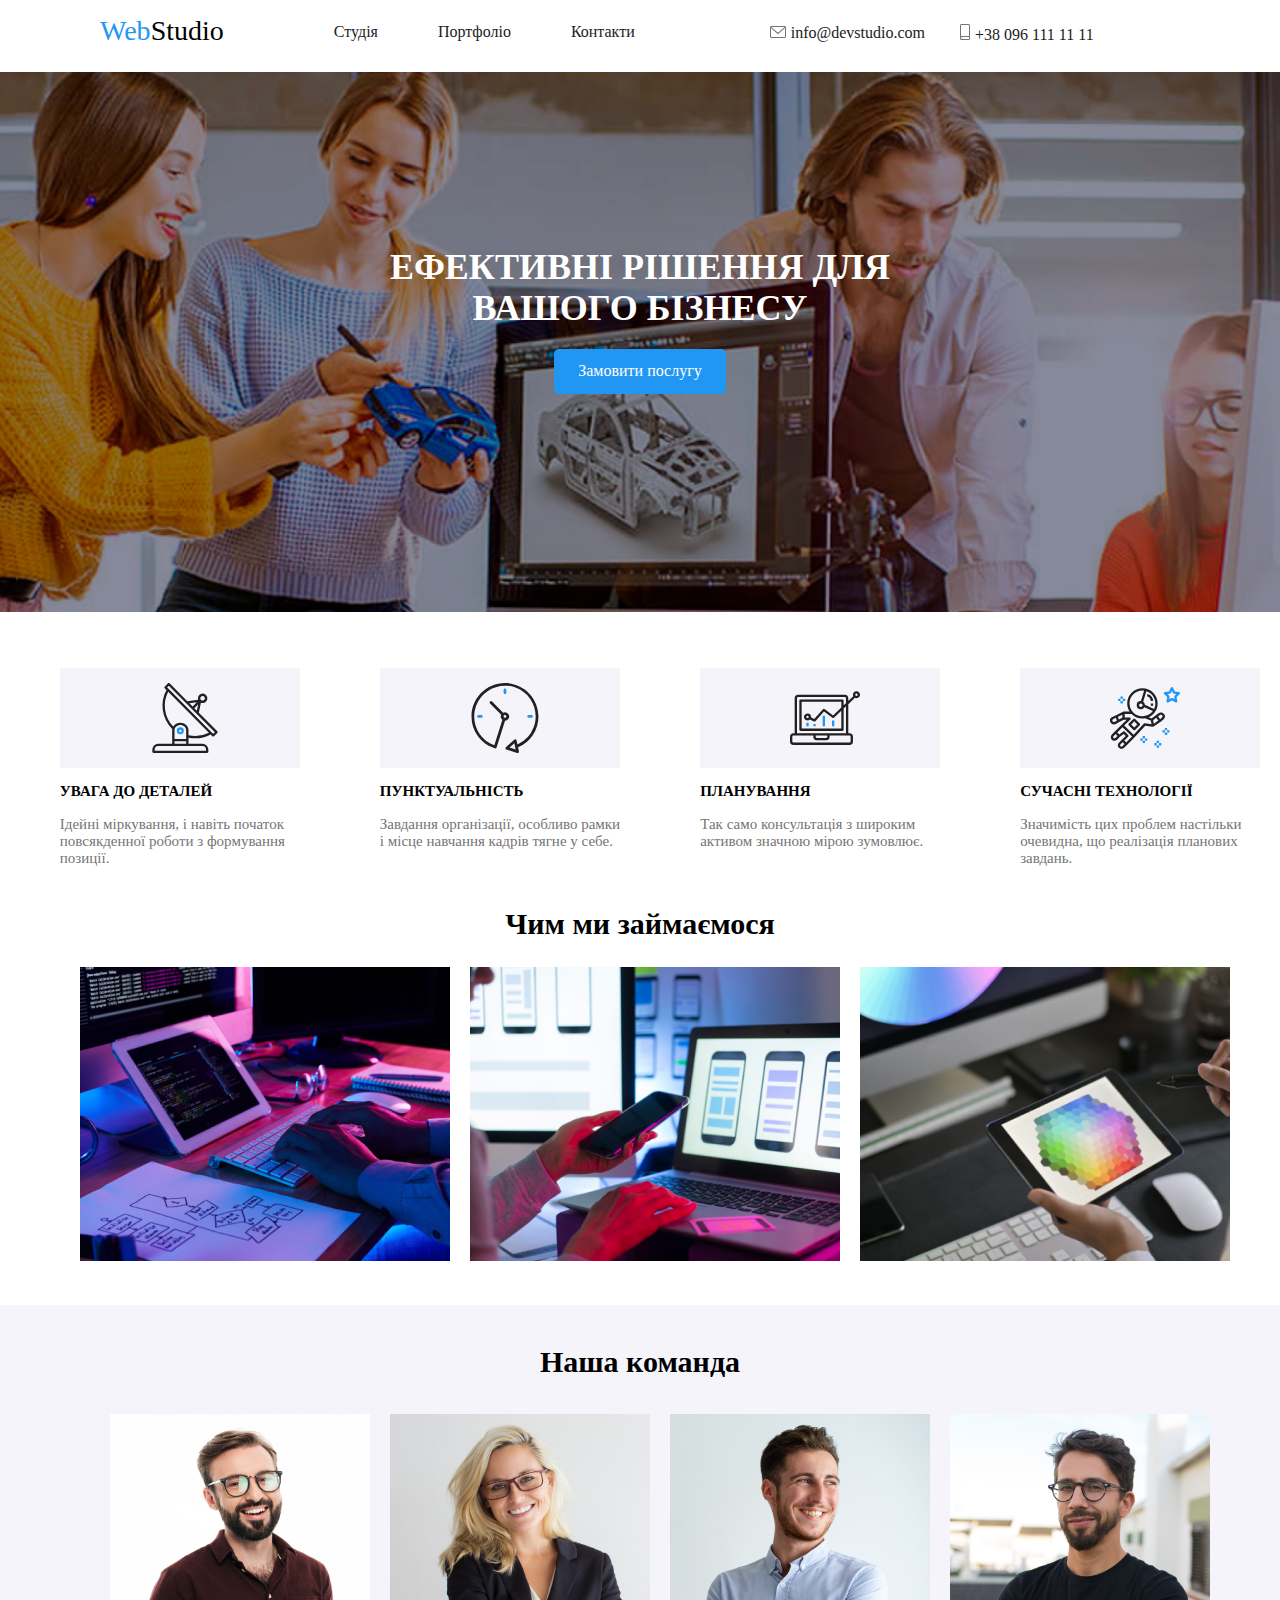
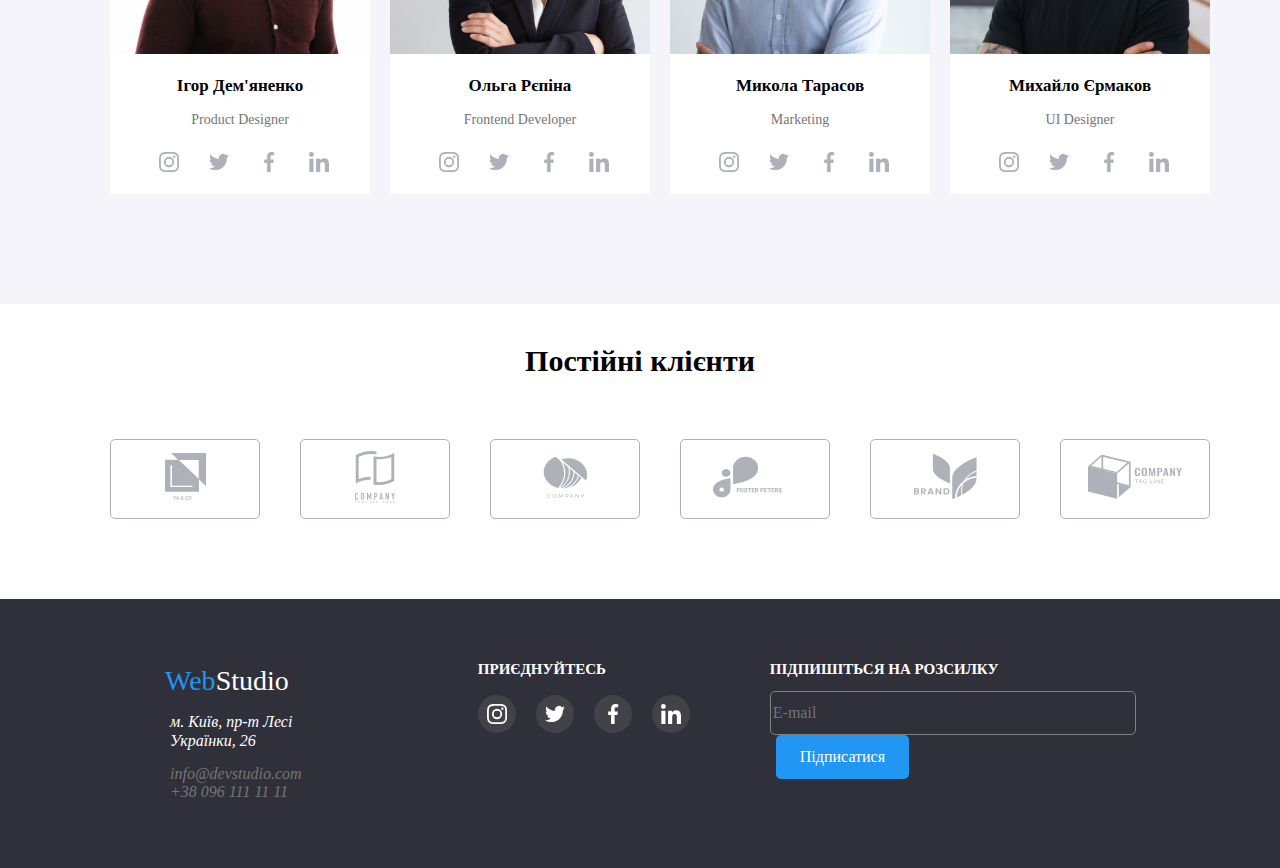
==== index.html @ 0356ae51 "web studio" ====
<!DOCTYPE html>
<html lang="en">
<head>
    <meta charset="UTF-8">
    <meta name="viewport" content="width=device-width, initial-scale=1.0">
    <title>Document</title>
    <link rel="stylesheet" href="./css/normalize.css">
    <link rel="stylesheet" href="./css/style.css">
</head>
<body>
    <header>
        <div class="container">
            <a class="logo" href=""><span class="header-logo">Web</span>Studio</a>
            <nav class="nav">
                <ul class="nav-list">
                    <li class="nav-list-item"><a class="nav-list-link" href="./index.html">Студія</a></li>
                    <li class="nav-list-item"><a class="nav-list-link" href="./portfolio.html">Портфоліо</a></li>
                    <li class="nav-list-item"><a class="nav-list-link" href="">Контакти</a></li>
                </ul>
            </nav>
            <ul class="contact-list">
                <li class="contact-list-item"><a class="contact-list-link" href="">
                    <svg xmlns="http://www.w3.org/2000/svg" width="16" height="12" fill="none" class="nav-svg">
                    <path fill="#757575"
                        d="M14.5 0h-13C.673 0 0 .673 0 1.5v9c0 .827.673 1.5 1.5 1.5h13c.827 0 1.5-.673 1.5-1.5v-9c0-.827-.673-1.5-1.5-1.5Zm0 1c.068
                         0 .133.014.192.039L8 6.839l-6.692-5.8A.498.498 0 0 1 1.5 1h13Zm0 10h-13a.5.5 0 0 1-.5-.5V2.095l6.672 5.783a.5.5 0 0 0 .656
                          0L15 2.095V10.5a.5.5 0 0 1-.5.5Z" />
                </svg>info@devstudio.com</a></li>
                <li class="contact-list-item"><a class="contact-list-link" href="">
                    <svg xmlns="http://www.w3.org/2000/svg" width="10" height="16" fill="none" class="nav-svg">
                    <path fill="#757575"
                        d="M8.5 0h-7C.673 0 0 .673 0 1.5v13c0 .827.673 1.5 1.5 1.5h7c.827 0 1.5-.673 1.5-1.5v-13C10 .673 9.327 0 8.5 0Zm-7 1h7a.5.5 0 0 1 .5.5V12H1V1.5a.5.5 0 0 1 .5-.5Zm7 14h-7a.5.5 0 0 1-.5-.5V13h8v1.5a.5.5 0 0 1-.5.5Z" />
                    <path fill="#757575"
                        d="M2.354 13.739a.445.445 0 0 1 0 .66.525.525 0 0 1-.708 0 .445.445 0 0 1 0-.66.525.525 0 0 1 .708 0Z" />
                </svg>+38 096 111 11 11</a></li>
            </ul>
        </div>
    </header>
    <main class="main">
            <section class="main-first">
                <div class="main-items">
                <div class="main-items-box">
                </div>
                <h1 class="main-items-title">Ефективні рішення для <br> вашого бізнесу</h1>
                <button class="main-items-button" data-modal-open>Замовити послугу</button>
                <div class="backdrop is-hidden" data-modal>
                <div class="modal">
                <form action="">
                    <input type="text" name="poput-form" placeholder="E-mail adress*">
                    <input type="tel" name="poput-form" placeholder="Password*">
                    <a class="remind" href="#">remind password</a>
                    <button class="button" data-modal-close>Close</button>
                    </div>
                </form>
                </div>
            </section>
            <section class="info">
                <div class="info-bar">
                    <ul class="info-list">
                        <li class="info-list-item">
                            <div class="info-list-box">
                                <svg xmlns="http://www.w3.org/2000/svg" width="70" height="70" fill="none" class="info-svg">
                                    <path fill="#212121"
                                        d="m67.316 48.339-18.47-18.605 2.05-10.097a4.655 4.655 0 0 0 1.66.319h.014a4.723 4.723 0 1 0-4.394-3.14l-10.85 1.325L19.628.35a1.166 1.166 0 0 0-.824-.35c-.306.002-.6.124-.817.34L14.68 3.63a1.167 1.167 0 0 0 0 1.65l1.78 1.805a32.686 32.686 0 0 0 5.511 38.638c.094.09.202.161.32.213a6.77 6.77 0 0 0-.114 1.197v13.534h-14A5.84 5.84 0 0 0 2.342 66.5v2.333c0 .645.523 1.167 1.167 1.167h53.667c.644 0 1.166-.522 1.166-1.167V66.5a5.84 5.84 0 0 0-5.833-5.833h-14v-5.998c2.193.46 4.428.694 6.669.7a32.483 32.483 0 0 0 15.4-3.901l1.79 1.8c.216.221.513.347.823.35.306-.002.6-.124.817-.34l3.308-3.29a1.167 1.167 0 0 0 0-1.65ZM50.925 13.635a2.333 2.333 0 1 1 1.645 3.987h-.008a2.333 2.333 0 0 1-1.633-3.987h-.004ZM48.178 21.3l-1.309 6.444-2.571-2.587 3.88-3.857Zm-1.325-1.973-4.2 4.176-3.25-3.267 7.45-.909ZM52.509 63a3.5 3.5 0 0 1 3.5 3.5v1.167H4.676V66.5a3.5 3.5 0 0 1 3.5-3.5h44.333Zm-16.333-4.667v2.334H24.509v-2.334h11.667ZM24.509 56v-8.867c0-2.83 2.617-5.133 5.833-5.133 3.217 0 5.834 2.303 5.834 5.133V56H24.509Zm14-3.71v-5.157c0-4.117-3.663-7.466-8.167-7.466a8.312 8.312 0 0 0-7.177 3.907A30.34 30.34 0 0 1 18.18 8.82l40.692 40.925a30.233 30.233 0 0 1-20.363 2.544Zm24.695-1.496-1.644-1.653L18.792 6.116l-1.65-1.655 1.65-1.645L36.15 20.272c.008 0 .013.015.021.021l28.688 28.856-1.655 1.645Z" />
                                    <path fill="#2196F3"
                                        d="M30.353 44.333h-.01a3.5 3.5 0 0 0-.011 7h.01a3.5 3.5 0 1 0 .01-7Zm.816 4.328a1.167 1.167 0 1 1-.827-1.994 1.166 1.166 0 0 1 .817 1.993h.01Z" />
                                </svg>
                            </div>
                            <h3 class="info-list-title">УВАГА ДО ДЕТАЛЕЙ</h3>
                            <p class="info-list-text">Ідейні міркування, і навіть початок<br> повсякденної роботи з формування<br> позиції.</p>
                        </li>
                        <li class="info-list-item">
                            <div class="info-list-box">
                            <svg xmlns="http://www.w3.org/2000/svg" width="70" height="70" fill="none" class="info-svg">
                                <g clip-path="url(#a)">
                                    <path fill="#212121"
                                        d="M68.461 33.471C68.458 14.982 53.466-.004 34.975 0 16.485.004 1.5 14.996 1.505 33.486A33.478 33.478 0 0 0 24.799 65.37c.133.042.27.063.41.063.263 0 .521-.071.748-.205.296-.175.516-.453.62-.78l8.454-26.797a4.184 4.184 0 1 0-1.837-7.95L22.025 18.53a1.395 1.395 0 0 0-1.972 1.973l11.163 11.176a4.104 4.104 0 0 0 1.174 5.051l-8.056 25.535C8.414 56.4.262 38.74 6.126 22.82 11.991 6.9 29.65-1.252 45.571 4.613c15.92 5.864 24.072 23.524 18.207 39.444A30.721 30.721 0 0 1 47.455 61.5l-.87-4.1a1.395 1.395 0 0 0-2.294-.752l-8.393 7.494a1.394 1.394 0 0 0 .505 2.372l10.716 3.42a1.394 1.394 0 0 0 1.791-1.619l-.855-4.022a33.37 33.37 0 0 0 20.406-30.82Zm-33.478-1.394a1.395 1.395 0 1 1 0 2.79 1.395 1.395 0 0 1 0-2.79Zm4.594 32.515 4.778-4.262 1.319 6.213-6.097-1.951Z" />
                                    <path fill="#2196F3"
                                        d="M33.588 6.967v2.79a1.395 1.395 0 1 0 2.79 0v-2.79a1.395 1.395 0 0 0-2.79 0ZM8.479 32.077a1.395 1.395 0 0 0 0 2.79h2.79a1.395 1.395 0 1 0 0-2.79h-2.79ZM61.486 34.867a1.395 1.395 0 1 0 0-2.79h-2.79a1.395 1.395 0 0 0 0 2.79h2.79Z" />
                                </g>
                                <defs>
                                    <clipPath id="a">
                                        <path fill="#fff" d="M0 0h70v70H0z" />
                                    </clipPath>
                                </defs>
                            </svg>
                            </div>
                            <h3 class="info-list-title">ПУНКТУАЛЬНІСТЬ</h3>
                        <p class="info-list-text">Завдання організації, особливо рамки<br> і місце навчання кадрів тягне у себе.</p>
                    </li>
                        <li class="info-list-item">
                            <div class="info-list-box">
                                <svg xmlns="http://www.w3.org/2000/svg" width="70" height="70" fill="none" class="info-svg">
                                    <g clip-path="url(#a)">
                                        <path fill="#2196F3"
                                            d="M32.65 32.735h2.332V43.23H32.65V32.735ZM41.978 37.4h2.332v5.83h-2.332V37.4ZM23.321 40.898h2.332v2.332h-2.332v-2.332ZM16.325 39.731h2.332v3.498h-2.332v-3.498Z" />
                                        <path fill="#212121"
                                            d="M3.498 61.886h55.97a3.498 3.498 0 0 0 3.499-3.498v-4.664a3.498 3.498 0 0 0-3.498-3.498h-1.166v-29.08l6.623-6.274a3.518 3.518 0 1 0-1.633-1.668l-4.99 4.73v-2.69a3.498 3.498 0 0 0-3.498-3.498H8.162a3.498 3.498 0 0 0-3.498 3.498v34.982H3.498A3.498 3.498 0 0 0 0 53.724v4.664a3.498 3.498 0 0 0 3.498 3.498ZM66.465 10.58a1.166 1.166 0 1 1 0 2.332 1.166 1.166 0 0 1 0-2.332ZM6.996 15.244c0-.644.522-1.166 1.166-1.166h46.643c.644 0 1.166.522 1.166 1.166v4.897l-2.332 2.216v-4.78c0-.645-.523-1.167-1.167-1.167H10.495c-.644 0-1.167.522-1.167 1.166v29.152c0 .644.523 1.166 1.167 1.166h41.977c.645 0 1.167-.522 1.167-1.166V25.565l2.332-2.21v26.87H6.996v-34.98Zm10.495 15.159a3.498 3.498 0 1 0 2.422 6.012l4.053 2.034c.471.235 1.042.125 1.392-.268l8.616-9.694 8.47 6.347c.455.34 1.089.304 1.501-.086l7.361-6.973v17.787H11.661v-26.82h39.645v5.82l-8.25 7.813-8.54-6.403a1.167 1.167 0 0 0-1.572.157l-8.734 9.828-3.265-1.633c.023-.14.038-.281.044-.423a3.498 3.498 0 0 0-3.498-3.498Zm1.166 3.498a1.166 1.166 0 1 1-2.332 0 1.166 1.166 0 0 1 2.332 0Zm6.996 18.657h11.66v1.166c0 .644-.521 1.166-1.165 1.166h-9.329a1.166 1.166 0 0 1-1.166-1.166v-1.166Zm-23.32 1.166c0-.644.521-1.166 1.165-1.166h19.823v1.166a3.498 3.498 0 0 0 3.498 3.498h9.329a3.498 3.498 0 0 0 3.498-3.498v-1.166h19.823c.644 0 1.166.522 1.166 1.166v4.664c0 .644-.522 1.166-1.166 1.166H3.499a1.166 1.166 0 0 1-1.167-1.166v-4.664Z" />
                                    </g>
                                    <defs>
                                        <clipPath id="a">
                                            <path fill="#fff" d="M0 0h70v70H0z" />
                                        </clipPath>
                                    </defs>
                                </svg>
                            </div>
                            <h3 class="info-list-title">ПЛАНУВАННЯ</h3>
                        <p class="info-list-text">Так само консультація з широким<br> активом значною мірою зумовлює.</p>
                    </li>
                        <li class="info-list-item">
                            <div class="info-list-box">
                            <svg xmlns="http://www.w3.org/2000/svg" width="70" height="70" fill="none" class="info-svg">
                                <path fill="#2196F3"
                                    d="M69.943 9.896a1.168 1.168 0 0 0-.941-.793l-4.18-.608-1.87-3.787c-.391-.798-1.7-.798-2.091 0l-1.87 3.787-4.18.608a1.167 1.167 0 0 0-.648 1.99l3.026 2.948-.714 4.162c-.075.438.105.88.463 1.142.363.263.837.296 1.23.088l3.738-1.966 3.738 1.966a1.168 1.168 0 0 0 1.693-1.23l-.714-4.162 3.025-2.949a1.17 1.17 0 0 0 .295-1.196ZM64.556 12.8c-.275.267-.4.655-.335 1.033l.417 2.437-2.188-1.15a1.165 1.165 0 0 0-1.088 0l-2.188 1.15.417-2.437a1.168 1.168 0 0 0-.334-1.033l-1.773-1.727 2.448-.355c.38-.055.708-.294.879-.639l1.094-2.216 1.094 2.216c.17.345.498.584.879.639l2.448.355-1.77 1.727ZM57.167 44.892h-2.333v2.334h2.333v-2.334ZM57.167 49.56h-2.333v2.332h2.333V49.56ZM59.5 47.226h-2.333v2.333H59.5v-2.333ZM54.834 47.226H52.5v2.333h2.334v-2.333ZM49 57.726h-2.333v2.333H49v-2.333ZM49 62.393h-2.333v2.333H49v-2.333ZM51.334 60.06H49v2.333h2.334v-2.334ZM46.667 60.06h-2.334v2.333h2.334v-2.334ZM35 53.06h-2.333v2.333H35v-2.334ZM35 57.726h-2.333v2.333H35v-2.333ZM37.333 55.392H35v2.334h2.333v-2.334ZM32.667 55.392h-2.334v2.334h2.334v-2.334ZM12.833 13.392H10.5v2.333h2.333v-2.333ZM12.833 18.059H10.5v2.333h2.333V18.06ZM15.166 15.725h-2.333v2.334h2.333v-2.334ZM10.5 15.725H8.166v2.334H10.5v-2.334Z" />
                                <path fill="#212121"
                                    d="M54.063 30.974a3.88 3.88 0 0 0-2.599-1.541 3.886 3.886 0 0 0-2.93.77L45.794 32.3l-.001.002-4.151 3.1-2.97-1.184c5.296-2.376 8.998-7.674 8.998-13.825 0-8.363-6.83-15.167-15.227-15.167s-15.228 6.804-15.228 15.167c0 3.031.907 5.85 2.45 8.222l-6.046-.053h-.01c-.019 0-.034.01-.051.01a1.14 1.14 0 0 0-.34.069c-.028.01-.057.016-.084.029-.014.006-.028.007-.042.014l-7.072 3.491c-.001 0-.003 0-.003.002l-4.141 1.991a.905.905 0 0 0-.138.077A3.895 3.895 0 0 0 .43 39.268a3.884 3.884 0 0 0 2.31 1.944 3.891 3.891 0 0 0 3.016-.281l3.036-1.614 4.952-2.558 2.968-.017L4.808 48.588c0 .002-.002.002-.003.003l-2.928 2.916a3.607 3.607 0 0 0-1.073 2.577 3.647 3.647 0 0 0 3.652 3.64c.936 0 1.869-.355 2.582-1.062l2.875-2.863 3.808-2.843 1.97 1.962-3.853 3.837-.004.002-2.928 2.917a3.607 3.607 0 0 0-1.073 2.576c0 .973.38 1.889 1.073 2.579a3.65 3.65 0 0 0 2.58 1.061c.935 0 1.87-.354 2.582-1.061l2.93-2.917 4.686-4.667.002-.003 2.21-2.188-.01-.008c.015-.014.035-.019.049-.034l11.3-12.377 7.593 1.08c.055.008.11.012.165.012.14 0 .277-.034.41-.084.038-.014.071-.033.108-.051.042-.021.086-.033.126-.06l7.029-4.666c.026-.018.04-.046.064-.065.028-.022.063-.031.089-.056l2.78-2.605a3.892 3.892 0 0 0 .465-5.166ZM4.66 38.872a1.56 1.56 0 0 1-1.221.113 1.565 1.565 0 0 1-.465-2.755l2.874-1.383.692 2.022.29.85-2.17 1.153Zm7.65-3.998-3.387 1.75-.558-1.633-.402-1.174 4.434-2.189-.087 3.246Zm33.03-14.482c0 2.009-.48 3.904-1.31 5.599l-9.147-4.155a4.07 4.07 0 0 0-1.724-3.035l3.203-10.633c5.2 1.655 8.978 6.507 8.978 12.224Zm-25.788 0c0-7.076 5.784-12.834 12.894-12.834.553 0 1.094.047 1.63.115L30.943 18.07c-.042 0-.081-.013-.125-.013a4.094 4.094 0 0 0-4.096 4.084 4.095 4.095 0 0 0 4.096 4.083c1.52 0 2.832-.838 3.54-2.066l8.45 3.838c-2.352 3.165-6.114 5.228-10.362 5.228-7.11 0-12.894-5.757-12.894-12.833Zm13.03 1.75c0 .965-.792 1.75-1.764 1.75a1.759 1.759 0 0 1-1.762-1.75c0-.965.79-1.75 1.762-1.75s1.763.785 1.763 1.75ZM5.391 55.007a1.33 1.33 0 0 1-1.87.002 1.3 1.3 0 0 1 0-1.847l2.105-2.097L7.49 52.92l-2.097 2.088Zm7.03 8.167a1.33 1.33 0 0 1-1.87.002 1.299 1.299 0 0 1 0-1.847l2.106-2.098.88.876.983.978-2.099 2.09Zm7.616-7.588-.003.003-3.86 3.85-.882-.877-.982-.977 3.857-3.84v-.001l.004-.002c.087-.088.142-.193.196-.297.015-.03.044-.056.057-.087.036-.09.042-.187.056-.281.007-.054.03-.104.03-.16 0-.077-.028-.153-.044-.23-.014-.07-.014-.141-.041-.209a1.166 1.166 0 0 0-.2-.301c-.022-.026-.03-.058-.054-.083h-.002s0-.003-.002-.005l-3.515-3.5c-.037-.037-.085-.052-.127-.084a1.122 1.122 0 0 0-.19-.126 1.091 1.091 0 0 0-.204-.07 1.134 1.134 0 0 0-.226-.044 1.142 1.142 0 0 0-.209.01c-.078.01-.151.02-.227.045-.074.023-.139.06-.206.098-.044.024-.093.033-.133.063l-3.88 2.896-1.97-1.963 5.248-5.22 9.538 9.382-2.029 2.01Zm14.917-15.349c-.034-.005-.066.008-.1.006a1.148 1.148 0 0 0-.252.015 1.081 1.081 0 0 0-.404.15c-.065.04-.124.081-.181.134-.028.024-.062.036-.088.064L23.653 51.862l-9.468-9.311 6.197-6.165a1.168 1.168 0 0 0-.83-1.993l-4.854.028.061-3.516 6.79.058a15.2 15.2 0 0 0 10.897 4.596c.957 0 1.89-.1 2.799-.268.087.07.174.14.283.185l5.272 2.1.333 1.659.39 1.937-6.569-.935Zm8.84.39-.685-3.408 3.164-2.363.828 1.1 1.242 1.649-4.55 3.022Zm8.21-6.193-1.832 1.717-2.037-2.704 1.818-1.394c.34-.261.768-.368 1.188-.313.422.06.796.28 1.05.622a1.562 1.562 0 0 1-.187 2.072Z" />
                                <path fill="#212121"
                                    d="m29.755 40.565-4.688-4.667a1.166 1.166 0 0 0-1.646 0l-4.687 4.667a1.172 1.172 0 0 0 0 1.654l4.686 4.667a1.166 1.166 0 0 0 1.647 0l4.688-4.667a1.167 1.167 0 0 0 0-1.654Zm-5.51 3.848-3.034-3.02 3.033-3.021 3.035 3.02-3.035 3.02ZM37.547 11.092l-.564 2.266c.156.039 3.801.988 3.801 4.7h2.334c0-4.412-3.644-6.486-5.571-6.966ZM43.118 20.392h-2.334v2.333h2.334v-2.333Z" />
                            </svg>
                            </div>
                            <h3 class="info-list-title">СУЧАСНІ ТЕХНОЛОГІЇ</h3>
                        <p class="info-list-text">Значимість цих проблем настільки<br> очевидна, що реалізація планових<br> завдань.</p>
                    </li>
                    </ul>
                </div>
            </section>
            <section class="main-second">
                <div class="second-content">
                    <h2 class="second-title">Чим ми займаємося</h2>
                    <ul class="second-list">
                        <li class="second-list-item"><img src="./img/comp1.png" alt=""></li>
                        <li class="second-list-item"><img src="./img/comp2.png" alt=""></li>
                        <li class="second-list-item"><img src="./img/comp3.png" alt=""></li>
                    </ul>
                </div>
            </section>
            <section class="team">
                <div class="team-content">
                    <h2 class="team-title">Наша команда</h2>
                    <ul class="team-list">
                        <li class="team-list-item">
                        <img class="team-list-img" src="./img/man1.jpg" alt="">
                        <h3 class="team-list-title">Ігор Дем'яненко</h3>
                        <p class="team-list-text">Product Designer</p>
                        <ul class="team-list-contact">
                            <li class="team-list-contact-item"><button class="team-button"><svg xmlns="http://www.w3.org/2000/svg" width="20" height="20" fill="none" class="team-svg">
                                <g fill="#AFB1B8" clip-path="url(#a)">
                                    <path
                                        d="M19.98 5.88c-.046-1.063-.218-1.793-.464-2.426a4.88 4.88 0 0 0-1.157-1.774 4.922 4.922 0 0 0-1.77-1.153C15.952.281 15.226.11 14.163.063 13.093.012 12.753 0 10.037 0 7.322 0 6.982.012 5.915.059 4.853.105 4.122.277 3.49.523A4.88 4.88 0 0 0 1.715 1.68 4.924 4.924 0 0 0 .563 3.45C.316 4.087.145 4.813.098 5.876c-.051 1.07-.063 1.41-.063 4.126 0 2.715.012 3.055.059 4.122.047 1.063.219 1.793.465 2.426a4.932 4.932 0 0 0 1.156 1.774c.5.508 1.106.902 1.77 1.152.637.247 1.364.419 2.426.465 1.067.047 1.407.059 4.122.059 2.716 0 3.056-.012 4.122-.059 1.063-.046 1.793-.218 2.426-.464a5.116 5.116 0 0 0 2.927-2.927c.246-.637.418-1.364.465-2.426.047-1.067.058-1.407.058-4.122s-.004-3.055-.05-4.122Zm-1.8 8.166c-.044.977-.208 1.504-.344 1.856a3.318 3.318 0 0 1-1.9 1.898c-.35.137-.882.301-1.855.344-1.055.047-1.371.059-4.04.059-2.668 0-2.989-.012-4.04-.059-.977-.043-1.504-.207-1.856-.344a3.077 3.077 0 0 1-1.148-.746 3.11 3.11 0 0 1-.747-1.148c-.136-.352-.3-.883-.343-1.856-.047-1.055-.059-1.372-.059-4.04 0-2.669.012-2.99.059-4.04.043-.977.207-1.504.343-1.856A3.04 3.04 0 0 1 3 2.965a3.105 3.105 0 0 1 1.15-.746c.35-.137.882-.3 1.855-.344 1.055-.046 1.372-.058 4.04-.058 2.672 0 2.989.012 4.04.058.977.043 1.504.207 1.856.344.433.16.828.414 1.148.746.332.325.586.715.747 1.15.136.35.3.882.343 1.855.047 1.055.059 1.371.059 4.04 0 2.668-.012 2.98-.059 4.036Z" />
                                    <path
                                        d="M10.037 4.864A5.139 5.139 0 0 0 4.9 10.002a5.139 5.139 0 1 0 5.138-5.138Zm0 8.47a3.333 3.333 0 1 1 .001-6.666 3.333 3.333 0 0 1 0 6.667ZM16.578 4.661a1.2 1.2 0 1 1-2.4 0 1.2 1.2 0 0 1 2.4 0Z" />
                                </g>
                                <defs>
                                    <clipPath id="a">
                                        <path fill="#fff" d="M0 0h20v20H0z" />
                                    </clipPath>
                                </defs>
                            </svg></button></li>
                            <li class="team-list-contact-item"><button class="team-button"><svg xmlns="http://www.w3.org/2000/svg" width="20" height="18" fill="none" class="team-svg">
                                <path fill="#AFB1B8"
                                    d="M20 2.799a8.549 8.549 0 0 1-2.363.647 4.077 4.077 0 0 0 1.804-2.266 8.192 8.192 0 0 1-2.6.992A4.099 4.099 0 0 0 9.75 4.976c0 .325.027.638.095.935-3.409-.166-6.425-1.8-8.451-4.288A4.128 4.128 0 0 0 .83 3.694c0 1.42.732 2.679 1.821 3.408A4.05 4.05 0 0 1 .8 6.598v.045a4.119 4.119 0 0 0 3.285 4.028 4.09 4.09 0 0 1-1.075.135c-.262 0-.527-.015-.776-.07.531 1.624 2.038 2.818 3.831 2.856a8.238 8.238 0 0 1-5.084 1.75A7.67 7.67 0 0 1 0 15.284a11.543 11.543 0 0 0 6.29 1.84c7.545 0 11.67-6.25 11.67-11.668 0-.18-.006-.356-.015-.53A8.179 8.179 0 0 0 20 2.8Z" />
                            </svg></button></li>
                            <li class="team-list-contact-item"><button class="team-button"><svg xmlns="http://www.w3.org/2000/svg" width="20" height="20" fill="none" class="team-svg">
                                <g clip-path="url(#a)">
                                    <path fill="#AFB1B8"
                                        d="M13.33 3.32h1.827V.14a23.578 23.578 0 0 0-2.66-.14C9.864 0 8.06 1.656 8.06 4.7v2.8H5.156v3.555H8.06V20h3.562v-8.944h2.787l.442-3.555h-3.23V5.05c0-1.027.277-1.73 1.709-1.73Z" />
                                </g>
                                <defs>
                                    <clipPath id="a">
                                        <path fill="#fff" d="M0 0h20v20H0z" />
                                    </clipPath>
                                </defs>
                            </svg></button></li>
                            <li class="team-list-contact-item"><button class="team-button"><svg xmlns="http://www.w3.org/2000/svg" width="20" height="20" fill="none" class="team-svg">
                                <g fill="#AFB1B8" clip-path="url(#a)">
                                    <path
                                        d="M19.995 20H20v-7.336c0-3.588-.773-6.352-4.967-6.352-2.017 0-3.37 1.106-3.923 2.156h-.058V6.647H7.074v13.352h4.142v-6.611c0-1.741.33-3.425 2.486-3.425 2.124 0 2.155 1.987 2.155 3.536V20h4.138ZM.33 6.647h4.147V20H.33V6.647ZM2.402 0A2.402 2.402 0 0 0 0 2.402c0 1.325 1.076 2.424 2.402 2.424 1.325 0 2.401-1.098 2.401-2.424A2.403 2.403 0 0 0 2.402 0Z" />
                                </g>
                                <defs>
                                    <clipPath id="a">
                                        <path fill="#fff" d="M0 0h20v20H0z" />
                                    </clipPath>
                                </defs>
                            </svg></button></li>
                        </ul>
                    </li>
                        <li class="team-list-item">
                        <img class="team-list-img" src="./img/woman1.jpg" alt="">
                        <h3 class="team-list-title">Ольга Рєпіна</h3>
                        <p class="team-list-text">Frontend Developer</p>
                        <ul class="team-list-contact">
                            <li class="team-list-contact-item"><button class="team-button"><svg xmlns="http://www.w3.org/2000/svg" width="20"
                                        height="20" fill="none" class="team-svg">
                                        <g fill="#AFB1B8" clip-path="url(#a)">
                                            <path
                                                d="M19.98 5.88c-.046-1.063-.218-1.793-.464-2.426a4.88 4.88 0 0 0-1.157-1.774 4.922 4.922 0 0 0-1.77-1.153C15.952.281 15.226.11 14.163.063 13.093.012 12.753 0 10.037 0 7.322 0 6.982.012 5.915.059 4.853.105 4.122.277 3.49.523A4.88 4.88 0 0 0 1.715 1.68 4.924 4.924 0 0 0 .563 3.45C.316 4.087.145 4.813.098 5.876c-.051 1.07-.063 1.41-.063 4.126 0 2.715.012 3.055.059 4.122.047 1.063.219 1.793.465 2.426a4.932 4.932 0 0 0 1.156 1.774c.5.508 1.106.902 1.77 1.152.637.247 1.364.419 2.426.465 1.067.047 1.407.059 4.122.059 2.716 0 3.056-.012 4.122-.059 1.063-.046 1.793-.218 2.426-.464a5.116 5.116 0 0 0 2.927-2.927c.246-.637.418-1.364.465-2.426.047-1.067.058-1.407.058-4.122s-.004-3.055-.05-4.122Zm-1.8 8.166c-.044.977-.208 1.504-.344 1.856a3.318 3.318 0 0 1-1.9 1.898c-.35.137-.882.301-1.855.344-1.055.047-1.371.059-4.04.059-2.668 0-2.989-.012-4.04-.059-.977-.043-1.504-.207-1.856-.344a3.077 3.077 0 0 1-1.148-.746 3.11 3.11 0 0 1-.747-1.148c-.136-.352-.3-.883-.343-1.856-.047-1.055-.059-1.372-.059-4.04 0-2.669.012-2.99.059-4.04.043-.977.207-1.504.343-1.856A3.04 3.04 0 0 1 3 2.965a3.105 3.105 0 0 1 1.15-.746c.35-.137.882-.3 1.855-.344 1.055-.046 1.372-.058 4.04-.058 2.672 0 2.989.012 4.04.058.977.043 1.504.207 1.856.344.433.16.828.414 1.148.746.332.325.586.715.747 1.15.136.35.3.882.343 1.855.047 1.055.059 1.371.059 4.04 0 2.668-.012 2.98-.059 4.036Z" />
                                            <path
                                                d="M10.037 4.864A5.139 5.139 0 0 0 4.9 10.002a5.139 5.139 0 1 0 5.138-5.138Zm0 8.47a3.333 3.333 0 1 1 .001-6.666 3.333 3.333 0 0 1 0 6.667ZM16.578 4.661a1.2 1.2 0 1 1-2.4 0 1.2 1.2 0 0 1 2.4 0Z" />
                                        </g>
                                        <defs>
                                            <clipPath id="a">
                                                <path fill="#fff" d="M0 0h20v20H0z" />
                                            </clipPath>
                                        </defs>
                            </svg></button></li>
                            <li class="team-list-contact-item"><button class="team-button"><svg xmlns="http://www.w3.org/2000/svg" width="20"
                                        height="18" fill="none" class="team-svg">
                                        <path fill="#AFB1B8"
                                            d="M20 2.799a8.549 8.549 0 0 1-2.363.647 4.077 4.077 0 0 0 1.804-2.266 8.192 8.192 0 0 1-2.6.992A4.099 4.099 0 0 0 9.75 4.976c0 .325.027.638.095.935-3.409-.166-6.425-1.8-8.451-4.288A4.128 4.128 0 0 0 .83 3.694c0 1.42.732 2.679 1.821 3.408A4.05 4.05 0 0 1 .8 6.598v.045a4.119 4.119 0 0 0 3.285 4.028 4.09 4.09 0 0 1-1.075.135c-.262 0-.527-.015-.776-.07.531 1.624 2.038 2.818 3.831 2.856a8.238 8.238 0 0 1-5.084 1.75A7.67 7.67 0 0 1 0 15.284a11.543 11.543 0 0 0 6.29 1.84c7.545 0 11.67-6.25 11.67-11.668 0-.18-.006-.356-.015-.53A8.179 8.179 0 0 0 20 2.8Z" />
                            </svg></button></li>
                            <li class="team-list-contact-item"><button class="team-button"><svg xmlns="http://www.w3.org/2000/svg" width="20"
                                        height="20" fill="none" class="team-svg">
                                        <g clip-path="url(#a)">
                                            <path fill="#AFB1B8"
                                                d="M13.33 3.32h1.827V.14a23.578 23.578 0 0 0-2.66-.14C9.864 0 8.06 1.656 8.06 4.7v2.8H5.156v3.555H8.06V20h3.562v-8.944h2.787l.442-3.555h-3.23V5.05c0-1.027.277-1.73 1.709-1.73Z" />
                                        </g>
                                        <defs>
                                            <clipPath id="a">
                                                <path fill="#fff" d="M0 0h20v20H0z" />
                                            </clipPath>
                                        </defs>
                            </svg></button></li>
                            <li class="team-list-contact-item"><button class="team-button"><svg xmlns="http://www.w3.org/2000/svg" width="20"
                                        height="20" fill="none" class="team-svg">
                                        <g fill="#AFB1B8" clip-path="url(#a)">
                                            <path
                                                d="M19.995 20H20v-7.336c0-3.588-.773-6.352-4.967-6.352-2.017 0-3.37 1.106-3.923 2.156h-.058V6.647H7.074v13.352h4.142v-6.611c0-1.741.33-3.425 2.486-3.425 2.124 0 2.155 1.987 2.155 3.536V20h4.138ZM.33 6.647h4.147V20H.33V6.647ZM2.402 0A2.402 2.402 0 0 0 0 2.402c0 1.325 1.076 2.424 2.402 2.424 1.325 0 2.401-1.098 2.401-2.424A2.403 2.403 0 0 0 2.402 0Z" />
                                        </g>
                                        <defs>
                                            <clipPath id="a">
                                                <path fill="#fff" d="M0 0h20v20H0z" />
                                            </clipPath>
                                        </defs>
                            </svg></button></li>
                        </ul>
                    </li>
                        <li class="team-list-item">
                        <img class="team-list-img" src="./img/man2.jpg" alt="">
                        <h3 class="team-list-title">Микола Тарасов</h3>
                        <p class="team-list-text">Marketing</p>
                        <ul class="team-list-contact">
                            <li class="team-list-contact-item"><button class="team-button"><svg xmlns="http://www.w3.org/2000/svg" width="20"
                                        height="20" fill="none" class="team-svg">
                                        <g fill="#AFB1B8" clip-path="url(#a)">
                                            <path
                                                d="M19.98 5.88c-.046-1.063-.218-1.793-.464-2.426a4.88 4.88 0 0 0-1.157-1.774 4.922 4.922 0 0 0-1.77-1.153C15.952.281 15.226.11 14.163.063 13.093.012 12.753 0 10.037 0 7.322 0 6.982.012 5.915.059 4.853.105 4.122.277 3.49.523A4.88 4.88 0 0 0 1.715 1.68 4.924 4.924 0 0 0 .563 3.45C.316 4.087.145 4.813.098 5.876c-.051 1.07-.063 1.41-.063 4.126 0 2.715.012 3.055.059 4.122.047 1.063.219 1.793.465 2.426a4.932 4.932 0 0 0 1.156 1.774c.5.508 1.106.902 1.77 1.152.637.247 1.364.419 2.426.465 1.067.047 1.407.059 4.122.059 2.716 0 3.056-.012 4.122-.059 1.063-.046 1.793-.218 2.426-.464a5.116 5.116 0 0 0 2.927-2.927c.246-.637.418-1.364.465-2.426.047-1.067.058-1.407.058-4.122s-.004-3.055-.05-4.122Zm-1.8 8.166c-.044.977-.208 1.504-.344 1.856a3.318 3.318 0 0 1-1.9 1.898c-.35.137-.882.301-1.855.344-1.055.047-1.371.059-4.04.059-2.668 0-2.989-.012-4.04-.059-.977-.043-1.504-.207-1.856-.344a3.077 3.077 0 0 1-1.148-.746 3.11 3.11 0 0 1-.747-1.148c-.136-.352-.3-.883-.343-1.856-.047-1.055-.059-1.372-.059-4.04 0-2.669.012-2.99.059-4.04.043-.977.207-1.504.343-1.856A3.04 3.04 0 0 1 3 2.965a3.105 3.105 0 0 1 1.15-.746c.35-.137.882-.3 1.855-.344 1.055-.046 1.372-.058 4.04-.058 2.672 0 2.989.012 4.04.058.977.043 1.504.207 1.856.344.433.16.828.414 1.148.746.332.325.586.715.747 1.15.136.35.3.882.343 1.855.047 1.055.059 1.371.059 4.04 0 2.668-.012 2.98-.059 4.036Z" />
                                            <path
                                                d="M10.037 4.864A5.139 5.139 0 0 0 4.9 10.002a5.139 5.139 0 1 0 5.138-5.138Zm0 8.47a3.333 3.333 0 1 1 .001-6.666 3.333 3.333 0 0 1 0 6.667ZM16.578 4.661a1.2 1.2 0 1 1-2.4 0 1.2 1.2 0 0 1 2.4 0Z" />
                                        </g>
                                        <defs>
                                            <clipPath id="a">
                                                <path fill="#fff" d="M0 0h20v20H0z" />
                                            </clipPath>
                                        </defs>
                            </svg></button></li>
                            <li class="team-list-contact-item"><button class="team-button"><svg xmlns="http://www.w3.org/2000/svg" width="20"
                                        height="18" fill="none" class="team-svg">
                                        <path fill="#AFB1B8"
                                            d="M20 2.799a8.549 8.549 0 0 1-2.363.647 4.077 4.077 0 0 0 1.804-2.266 8.192 8.192 0 0 1-2.6.992A4.099 4.099 0 0 0 9.75 4.976c0 .325.027.638.095.935-3.409-.166-6.425-1.8-8.451-4.288A4.128 4.128 0 0 0 .83 3.694c0 1.42.732 2.679 1.821 3.408A4.05 4.05 0 0 1 .8 6.598v.045a4.119 4.119 0 0 0 3.285 4.028 4.09 4.09 0 0 1-1.075.135c-.262 0-.527-.015-.776-.07.531 1.624 2.038 2.818 3.831 2.856a8.238 8.238 0 0 1-5.084 1.75A7.67 7.67 0 0 1 0 15.284a11.543 11.543 0 0 0 6.29 1.84c7.545 0 11.67-6.25 11.67-11.668 0-.18-.006-.356-.015-.53A8.179 8.179 0 0 0 20 2.8Z" />
                            </svg></button></li>
                            <li class="team-list-contact-item"><button class="team-button"><svg xmlns="http://www.w3.org/2000/svg" width="20"
                                        height="20" fill="none" class="team-svg">
                                        <g clip-path="url(#a)">
                                            <path fill="#AFB1B8"
                                                d="M13.33 3.32h1.827V.14a23.578 23.578 0 0 0-2.66-.14C9.864 0 8.06 1.656 8.06 4.7v2.8H5.156v3.555H8.06V20h3.562v-8.944h2.787l.442-3.555h-3.23V5.05c0-1.027.277-1.73 1.709-1.73Z" />
                                        </g>
                                        <defs>
                                            <clipPath id="a">
                                                <path fill="#fff" d="M0 0h20v20H0z" />
                                            </clipPath>
                                        </defs>
                            </svg></button></li>
                            <li class="team-list-contact-item"><button class="team-button"><svg xmlns="http://www.w3.org/2000/svg" width="20"
                                        height="20" fill="none" class="team-svg">
                                        <g fill="#AFB1B8" clip-path="url(#a)">
                                            <path
                                                d="M19.995 20H20v-7.336c0-3.588-.773-6.352-4.967-6.352-2.017 0-3.37 1.106-3.923 2.156h-.058V6.647H7.074v13.352h4.142v-6.611c0-1.741.33-3.425 2.486-3.425 2.124 0 2.155 1.987 2.155 3.536V20h4.138ZM.33 6.647h4.147V20H.33V6.647ZM2.402 0A2.402 2.402 0 0 0 0 2.402c0 1.325 1.076 2.424 2.402 2.424 1.325 0 2.401-1.098 2.401-2.424A2.403 2.403 0 0 0 2.402 0Z" />
                                        </g>
                                        <defs>
                                            <clipPath id="a">
                                                <path fill="#fff" d="M0 0h20v20H0z" />
                                            </clipPath>
                                        </defs>
                            </svg></button></li>
                        </ul>
                    </li>
                        <li class="team-list-item">
                        <img class="team-list-img" src="./img/man3.jpg" alt="">
                        <h3 class="team-list-title">Михайло Єрмаков</h3>
                        <p class="team-list-text">UI Designer</p>
                        <ul class="team-list-contact">
                            <li class="team-list-contact-item"><button class="team-button"><svg xmlns="http://www.w3.org/2000/svg" width="20"
                                        height="20" fill="none" class="team-svg">
                                        <g fill="#AFB1B8" clip-path="url(#a)">
                                            <path
                                                d="M19.98 5.88c-.046-1.063-.218-1.793-.464-2.426a4.88 4.88 0 0 0-1.157-1.774 4.922 4.922 0 0 0-1.77-1.153C15.952.281 15.226.11 14.163.063 13.093.012 12.753 0 10.037 0 7.322 0 6.982.012 5.915.059 4.853.105 4.122.277 3.49.523A4.88 4.88 0 0 0 1.715 1.68 4.924 4.924 0 0 0 .563 3.45C.316 4.087.145 4.813.098 5.876c-.051 1.07-.063 1.41-.063 4.126 0 2.715.012 3.055.059 4.122.047 1.063.219 1.793.465 2.426a4.932 4.932 0 0 0 1.156 1.774c.5.508 1.106.902 1.77 1.152.637.247 1.364.419 2.426.465 1.067.047 1.407.059 4.122.059 2.716 0 3.056-.012 4.122-.059 1.063-.046 1.793-.218 2.426-.464a5.116 5.116 0 0 0 2.927-2.927c.246-.637.418-1.364.465-2.426.047-1.067.058-1.407.058-4.122s-.004-3.055-.05-4.122Zm-1.8 8.166c-.044.977-.208 1.504-.344 1.856a3.318 3.318 0 0 1-1.9 1.898c-.35.137-.882.301-1.855.344-1.055.047-1.371.059-4.04.059-2.668 0-2.989-.012-4.04-.059-.977-.043-1.504-.207-1.856-.344a3.077 3.077 0 0 1-1.148-.746 3.11 3.11 0 0 1-.747-1.148c-.136-.352-.3-.883-.343-1.856-.047-1.055-.059-1.372-.059-4.04 0-2.669.012-2.99.059-4.04.043-.977.207-1.504.343-1.856A3.04 3.04 0 0 1 3 2.965a3.105 3.105 0 0 1 1.15-.746c.35-.137.882-.3 1.855-.344 1.055-.046 1.372-.058 4.04-.058 2.672 0 2.989.012 4.04.058.977.043 1.504.207 1.856.344.433.16.828.414 1.148.746.332.325.586.715.747 1.15.136.35.3.882.343 1.855.047 1.055.059 1.371.059 4.04 0 2.668-.012 2.98-.059 4.036Z" />
                                            <path
                                                d="M10.037 4.864A5.139 5.139 0 0 0 4.9 10.002a5.139 5.139 0 1 0 5.138-5.138Zm0 8.47a3.333 3.333 0 1 1 .001-6.666 3.333 3.333 0 0 1 0 6.667ZM16.578 4.661a1.2 1.2 0 1 1-2.4 0 1.2 1.2 0 0 1 2.4 0Z" />
                                        </g>
                                        <defs>
                                            <clipPath id="a">
                                                <path fill="#fff" d="M0 0h20v20H0z" />
                                            </clipPath>
                                        </defs>
                            </svg></button></li>
                            <li class="team-list-contact-item"><button class="team-button"><svg xmlns="http://www.w3.org/2000/svg" width="20"
                                        height="18" fill="none" class="team-svg">
                                        <path fill="#AFB1B8"
                                            d="M20 2.799a8.549 8.549 0 0 1-2.363.647 4.077 4.077 0 0 0 1.804-2.266 8.192 8.192 0 0 1-2.6.992A4.099 4.099 0 0 0 9.75 4.976c0 .325.027.638.095.935-3.409-.166-6.425-1.8-8.451-4.288A4.128 4.128 0 0 0 .83 3.694c0 1.42.732 2.679 1.821 3.408A4.05 4.05 0 0 1 .8 6.598v.045a4.119 4.119 0 0 0 3.285 4.028 4.09 4.09 0 0 1-1.075.135c-.262 0-.527-.015-.776-.07.531 1.624 2.038 2.818 3.831 2.856a8.238 8.238 0 0 1-5.084 1.75A7.67 7.67 0 0 1 0 15.284a11.543 11.543 0 0 0 6.29 1.84c7.545 0 11.67-6.25 11.67-11.668 0-.18-.006-.356-.015-.53A8.179 8.179 0 0 0 20 2.8Z" />
                            </svg></button></li>
                            <li class="team-list-contact-item"><button class="team-button"><svg xmlns="http://www.w3.org/2000/svg" width="20"
                                        height="20" fill="none" class="team-svg">
                                        <g clip-path="url(#a)">
                                            <path fill="#AFB1B8"
                                                d="M13.33 3.32h1.827V.14a23.578 23.578 0 0 0-2.66-.14C9.864 0 8.06 1.656 8.06 4.7v2.8H5.156v3.555H8.06V20h3.562v-8.944h2.787l.442-3.555h-3.23V5.05c0-1.027.277-1.73 1.709-1.73Z" />
                                        </g>
                                        <defs>
                                            <clipPath id="a">
                                                <path fill="#fff" d="M0 0h20v20H0z" />
                                            </clipPath>
                                        </defs>
                            </svg></button></li>
                            <li class="team-list-contact-item"><button class="team-button"><svg xmlns="http://www.w3.org/2000/svg" width="20"
                                        height="20" fill="none" class="team-svg">
                                        <g fill="#AFB1B8" clip-path="url(#a)">
                                            <path
                                                d="M19.995 20H20v-7.336c0-3.588-.773-6.352-4.967-6.352-2.017 0-3.37 1.106-3.923 2.156h-.058V6.647H7.074v13.352h4.142v-6.611c0-1.741.33-3.425 2.486-3.425 2.124 0 2.155 1.987 2.155 3.536V20h4.138ZM.33 6.647h4.147V20H.33V6.647ZM2.402 0A2.402 2.402 0 0 0 0 2.402c0 1.325 1.076 2.424 2.402 2.424 1.325 0 2.401-1.098 2.401-2.424A2.403 2.403 0 0 0 2.402 0Z" />
                                        </g>
                                        <defs>
                                            <clipPath id="a">
                                                <path fill="#fff" d="M0 0h20v20H0z" />
                                            </clipPath>
                                        </defs>
                            </svg></button></li>
                        </ul>
                        </li>
                    </ul>
                </div>
            </section>
            <section class="clients">
                <h2 class="clients-title">Постійні клієнти</h2>
                <ul class="clients-content">
                    <li class="clients-items"><button class="clients-button"><svg xmlns="http://www.w3.org/2000/svg" width="41" height="47" fill="none">
                        <path fill="#AFB1B8" fill-rule="evenodd" d="m6 0 7.008 6.634L0 6.626v32.188h34V26.507l7 6.627V0H6Zm27.692 25.728-19.87-18.81h19.87v18.81Zm-6.169 8.377H5.38V12.459h1.565V32.64h20.578v1.465ZM10.61 43.1l-.818 1.685-.818-1.685h-.686l1.194 2.246v1.309h.62v-1.309l1.191-2.246h-.683Zm1.028 3.555.288-.828h1.377l.29.828h.645l-1.345-3.555h-.555l-1.342 3.555h.642Zm.976-2.8.515 1.474h-1.03l.515-1.475Zm3.257 1.389a.807.807 0 0 0-.134.451c0 .3.105.543.315.73.211.186.493.279.845.279.351 0 .654-.096.908-.286l.2.237h.688l-.522-.618c.205-.28.307-.639.307-1.077h-.515c0 .24-.05.457-.148.652l-.687-.81.242-.176a1.34 1.34 0 0 0 .369-.371.785.785 0 0 0 .112-.41.732.732 0 0 0-.249-.564.895.895 0 0 0-.635-.23c-.286 0-.514.082-.683.244-.17.162-.254.381-.254.66 0 .114.027.231.08.354.056.122.153.27.29.444-.263.189-.44.352-.529.49Zm1.604.786a.905.905 0 0 1-.561.2.585.585 0 0 1-.425-.154.533.533 0 0 1-.159-.4c0-.19.098-.36.293-.508l.076-.054.776.916Zm-.637-1.575c-.168-.207-.252-.378-.252-.515 0-.119.035-.217.103-.295a.348.348 0 0 1 .276-.118.37.37 0 0 1 .266.1c.07.066.105.145.105.237a.44.44 0 0 1-.151.345l-.076.06-.271.186Zm5.786 1.931c.244-.213.384-.51.42-.888h-.615c-.033.254-.11.435-.232.544-.122.11-.305.164-.547.164-.265 0-.467-.101-.605-.303-.137-.202-.206-.495-.206-.88v-.314c.004-.38.077-.666.22-.862.145-.197.352-.295.62-.295.231 0 .406.057.525.17.12.113.195.297.225.552h.615c-.04-.389-.178-.69-.418-.903-.239-.213-.555-.32-.947-.32-.291 0-.548.07-.771.208a1.346 1.346 0 0 0-.51.59 2.082 2.082 0 0 0-.179.887v.332c.005.327.066.614.183.862.118.247.284.438.498.573.217.134.467.2.75.2.405 0 .73-.105.974-.317Zm3.63-.498c.12-.264.181-.57.181-.918v-.197a2.149 2.149 0 0 0-.186-.911 1.356 1.356 0 0 0-.52-.6c-.223-.14-.479-.21-.769-.21-.29 0-.546.07-.771.212-.223.14-.396.342-.52.608a2.174 2.174 0 0 0-.183.918v.2c.002.34.063.64.185.9.124.261.298.462.523.604.226.14.483.21.771.21.292 0 .549-.07.772-.21.224-.142.397-.344.517-.606Zm-.661-2.01c.15.21.224.513.224.907v.185c0 .4-.074.705-.222.913-.146.209-.356.313-.63.313a.738.738 0 0 1-.634-.32c-.152-.213-.227-.515-.227-.906v-.205c.003-.382.08-.678.229-.886a.731.731 0 0 1 .627-.315c.274 0 .485.105.633.315Z" clip-rule="evenodd"/>
                    </svg></button></li>
                    <li class="clients-items"><button class="clients-button"><svg xmlns="http://www.w3.org/2000/svg" width="40" height="52" fill="none">
                        <path fill="#AFB1B8" fill-rule="evenodd" d="M17.114 2.935h-.137c-.21-.013-.42-.018-.63-.023h-.455c-.397 0-.802.01-1.204.03a.625.625 0 0 0-.091 0A28.275 28.275 0 0 0 4.08 5.625l-.432.208v22.142l1.012-.344c.888-.305 1.834-.58 2.813-.834a34.328 34.328 0 0 1 8.095-1.075v2.909c-.362.002-.713.012-1.065.03h-.084a32.36 32.36 0 0 0-6.228.956 31.634 31.634 0 0 0-7.42 2.892V4.112A29.727 29.727 0 0 1 8.557.946 29.793 29.793 0 0 1 15.892 0h.427c.511.013 1.01.036 1.478.071a21.09 21.09 0 0 1 3.655.583v2.863a22.623 22.623 0 0 0-3.542-.534l-.072-.006c-.247-.021-.494-.042-.724-.042Zm5.039 2.926c.635.049 1.293.072 1.958.072a31.467 31.467 0 0 0 7.713-.99A31.777 31.777 0 0 0 39.24 2.05v27.89a29.815 29.815 0 0 1-7.786 3.166 29.943 29.943 0 0 1-7.337.944 22.405 22.405 0 0 1-5.565-.656V5.322c.43.1.873.191 1.323.267.739.125 1.518.216 2.277.272Zm14.194.217-1.012.34c-.93.313-1.87.593-2.813.842a34.263 34.263 0 0 1-8.406 1.078c-.66 0-1.267-.018-1.854-.056l-.807-.053V31.006l.693.06c.642.057 1.305.085 1.973.085a26.884 26.884 0 0 0 6.62-.857 27.764 27.764 0 0 0 5.173-1.86l.433-.208V6.078Z" clip-rule="evenodd"/><path fill="#AFB1B8" d="M2.737 42.212a1.492 1.492 0 0 0-1.126-.455 1.674 1.674 0 0 0-.65.122 1.463 1.463 0 0 0-.832.842c-.08.2-.119.413-.116.628v3.794c-.01.267.042.533.149.778.09.194.219.368.38.509.151.127.329.22.52.27.185.051.376.078.567.078.211.002.42-.043.612-.132a1.597 1.597 0 0 0 .96-1.465v-.425h-.993v.339a.882.882 0 0 1-.058.338.608.608 0 0 1-.144.214.697.697 0 0 1-.415.145.504.504 0 0 1-.465-.204.899.899 0 0 1-.132-.509v-3.537c-.006-.196.036-.39.122-.567a.507.507 0 0 1 .485-.229.526.526 0 0 1 .443.214.806.806 0 0 1 .164.508v.328h.982v-.386a1.788 1.788 0 0 0-.121-.664 1.562 1.562 0 0 0-.332-.534ZM8.629 42.169a1.765 1.765 0 0 0-1.128-.417c-.202 0-.403.037-.592.107A1.558 1.558 0 0 0 6 42.7c-.1.231-.15.482-.145.734v3.64c-.006.255.043.51.145.744.09.196.22.37.384.509.152.14.33.25.524.32a1.712 1.712 0 0 0 1.72-.32c.158-.142.286-.315.374-.509.102-.234.151-.489.145-.745v-3.639a1.77 1.77 0 0 0-.145-.735 1.643 1.643 0 0 0-.374-.531Zm-.463 4.905a.654.654 0 0 1-.197.527.727.727 0 0 1-.934 0 .652.652 0 0 1-.197-.527v-3.639a.655.655 0 0 1 .197-.526.726.726 0 0 1 .934 0 .65.65 0 0 1 .197.526v3.64ZM16.367 48.7v-6.89h-.953l-1.253 3.647h-.017L12.88 41.81h-.943v6.89h.984v-4.191h.018l.963 2.962h.491l.972-2.962h.017v4.19h.984ZM21.958 42.294c-.151-.17-.343-.3-.556-.377a2.184 2.184 0 0 0-.714-.107h-1.462v6.89h.982v-2.691h.505c.307.014.611-.051.886-.188a1.43 1.43 0 0 0 .539-.527c.113-.183.19-.387.225-.6a4.9 4.9 0 0 0 .053-.783c.01-.331-.023-.662-.096-.984a1.468 1.468 0 0 0-.362-.633Zm-.506 2.1a.866.866 0 0 1-.091.358.552.552 0 0 1-.253.242 1.007 1.007 0 0 1-.463.087h-.448v-2.342h.506a.941.941 0 0 1 .443.086.556.556 0 0 1 .23.254c.054.121.083.252.086.384v.458c0 .16.01.325 0 .473h-.01ZM26.608 41.81h-.805l-1.518 6.89h.982l.288-1.48h1.338l.289 1.48h.982l-1.556-6.89Zm-.906 4.471.483-2.497h.018l.48 2.497h-.981ZM32.95 45.96h-.018l-1.482-4.15h-.944v6.89h.982v-4.143h.02l1.5 4.142h.923V41.81h-.981v4.15ZM38.948 41.81l-.79 2.74h-.02l-.79-2.74H36.31l1.348 3.978v2.911h.982v-2.911l1.348-3.977h-1.04ZM0 50.644h.473v1.328h.321v-1.328h.47v-.272H0v.272ZM3.977 50.372l-.62 1.6h.341l.132-.364h.637l.137.364h.35l-.636-1.6h-.341Zm-.05.967.217-.593.217.593h-.435ZM7.908 51.382h.37v.206a.613.613 0 0 1-.38.135.404.404 0 0 1-.34-.153.669.669 0 0 1-.118-.417c0-.356.154-.534.46-.534a.337.337 0 0 1 .362.255l.316-.062c-.068-.312-.293-.47-.678-.47a.804.804 0 0 0-.559.206.78.78 0 0 0-.23.615.873.873 0 0 0 .205.6.776.776 0 0 0 .607.235.96.96 0 0 0 .678-.255v-.63h-.693v.27ZM11.923 50.372h-.324v1.6h1.12V51.7h-.796v-1.328ZM15.318 50.372h-.324v1.6h.324v-1.6ZM18.637 51.44l-.656-1.068h-.313v1.6h.3v-1.045l.643 1.045h.322v-1.6h-.296v1.068ZM21.637 51.267h.797v-.272h-.797v-.35h.857v-.273h-1.181v1.6h1.214V51.7h-.89v-.433ZM28.912 51.003h-.63v-.63h-.32v1.599h.32v-.7h.63v.7h.322v-1.6h-.322v.631ZM31.93 51.267h.8v-.272h-.8v-.35h.86v-.273H31.61v1.6h1.212V51.7h-.89v-.433ZM36.023 51.267c.278-.043.42-.19.42-.445a.383.383 0 0 0-.157-.356.904.904 0 0 0-.468-.094h-.678v1.6h.322v-.669h.063a.428.428 0 0 1 .2.036c.047.029.086.069.114.117l.349.508h.384l-.195-.313a1.114 1.114 0 0 0-.354-.384Zm-.324-.22h-.237v-.403h.253a.838.838 0 0 1 .326.038.208.208 0 0 1 .046.256.208.208 0 0 1-.061.07.91.91 0 0 1-.327.038ZM39.11 51.267h.796v-.272h-.796v-.35h.86v-.273h-1.184v1.6H40V51.7h-.89v-.433Z"/>
                    </svg></button></li>
                    <li class="clients-items"><button class="clients-button"><svg xmlns="http://www.w3.org/2000/svg" width="45" height="42" fill="none">
                        <path fill="#AFB1B8" d="M7.406 41.101c.016 0 .032.004.046.01a.122.122 0 0 1 .039.024l.218.208c-.17.169-.379.304-.614.396-.275.1-.571.148-.87.142-.28.005-.558-.04-.817-.133a1.793 1.793 0 0 1-.617-.374 1.674 1.674 0 0 1-.398-.578 1.927 1.927 0 0 1-.139-.742 1.724 1.724 0 0 1 .573-1.322c.186-.163.409-.291.654-.377.269-.09.555-.135.843-.132.267-.006.533.035.782.12.216.082.414.195.586.335l-.182.222a.178.178 0 0 1-.047.04.124.124 0 0 1-.073.017.177.177 0 0 1-.08-.023l-.097-.06-.137-.076a1.552 1.552 0 0 0-.43-.132 1.912 1.912 0 0 0-.325-.024 1.764 1.764 0 0 0-.605.1c-.18.063-.341.158-.475.28-.136.128-.24.28-.308.445a1.5 1.5 0 0 0-.112.587c-.003.203.035.405.112.597a1.3 1.3 0 0 0 .303.443c.125.12.28.215.453.275.177.064.369.096.561.095.111.001.223-.005.333-.02a1.314 1.314 0 0 0 .72-.305.171.171 0 0 1 .103-.038ZM13.704 40.054a1.81 1.81 0 0 1-.147.736 1.594 1.594 0 0 1-.41.572 1.889 1.889 0 0 1-.645.376 2.655 2.655 0 0 1-1.658 0 1.91 1.91 0 0 1-.64-.377 1.678 1.678 0 0 1-.415-.578 1.922 1.922 0 0 1 0-1.476c.093-.215.234-.412.415-.58.182-.158.4-.281.64-.362a2.61 2.61 0 0 1 1.658 0c.242.085.461.213.643.376.18.165.32.359.412.571.101.237.151.489.147.742Zm-.572 0a1.566 1.566 0 0 0-.104-.593 1.22 1.22 0 0 0-.752-.722 1.916 1.916 0 0 0-1.205 0 1.295 1.295 0 0 0-.461.28 1.191 1.191 0 0 0-.295.442 1.737 1.737 0 0 0 0 1.185 1.21 1.21 0 0 0 .756.72c.388.126.816.126 1.205 0 .175-.061.332-.156.46-.277.131-.129.23-.28.292-.443.073-.19.108-.391.104-.592ZM18.001 40.675l.057.133c.022-.048.041-.09.063-.133a1.23 1.23 0 0 1 .071-.13l1.393-2.201c.028-.038.052-.062.08-.069a.376.376 0 0 1 .114-.012h.412v3.58h-.488V39.1a.938.938 0 0 1 0-.124L18.3 41.208a.203.203 0 0 1-.082.081.244.244 0 0 1-.12.03h-.079a.243.243 0 0 1-.12-.03.2.2 0 0 1-.081-.081l-1.443-2.246v2.874h-.471v-3.573h.411a.376.376 0 0 1 .115.012c.034.015.06.04.076.069l1.423 2.203a.76.76 0 0 1 .071.128ZM23.244 40.497v1.34H22.7v-3.574h1.216a2.6 2.6 0 0 1 .679.079c.176.043.34.119.48.222a.923.923 0 0 1 .272.35c.065.146.096.302.093.458a.992.992 0 0 1-.395.815c-.14.107-.305.188-.483.237a2.307 2.307 0 0 1-.657.083l-.66-.01Zm0-.384h.66c.143.002.286-.017.423-.054a.923.923 0 0 0 .305-.154.687.687 0 0 0 .25-.538.604.604 0 0 0-.054-.291.69.69 0 0 0-.19-.244 1.172 1.172 0 0 0-.734-.192h-.66v1.473ZM30.573 41.843h-.43a.204.204 0 0 1-.12-.034.224.224 0 0 1-.072-.083l-.37-.864h-1.863l-.384.864a.205.205 0 0 1-.19.116h-.432l1.636-3.58h.567l1.658 3.58Zm-2.7-1.33h1.539l-.65-1.456c-.049-.11-.09-.222-.122-.337l-.063.187c-.019.057-.04.11-.06.152l-.643 1.455ZM32.929 38.28a.23.23 0 0 1 .081.064l2.386 2.698v-2.779h.488v3.58h-.272a.264.264 0 0 1-.112-.022.297.297 0 0 1-.087-.066l-2.383-2.696a.938.938 0 0 1 0 .123V41.842h-.488v-3.579h.289c.033 0 .067.005.098.017ZM39.903 40.419v1.421h-.545V40.42l-1.508-2.156h.488a.196.196 0 0 1 .117.03c.03.024.055.051.074.081l.943 1.391c.038.06.071.114.098.166.028.052.05.102.069.151l.07-.154c.027-.056.058-.11.093-.163l.93-1.4a.379.379 0 0 1 .07-.076.182.182 0 0 1 .118-.035h.493l-1.51 2.165ZM17.731 32.256c.238.026.477.047.72.066 3.679-1.43 6.791-3.77 8.948-6.728 2.156-2.958 3.261-6.403 3.177-9.904l-4.055-3.522c.825 3.727.44 7.58-1.113 11.128-1.553 3.547-4.21 6.65-7.677 8.96Z"/><path fill="#AFB1B8" d="m16.284 32.092.109.02c3.704-2.303 6.527-5.517 8.106-9.228 1.579-3.711 1.84-7.749.75-11.59l-5.775-5.017c2.335 4.124 3.275 8.739 2.71 13.309-.564 4.57-2.61 8.907-5.9 12.506ZM35.868 19.827c-.981 3.846-3.364 7.315-6.795 9.892a21.629 21.629 0 0 1-3.228 2.014c2.794-.714 5.361-1.975 7.505-3.687 2.144-1.712 3.807-3.828 4.86-6.187l-2.342-2.032Z"/><path fill="#AFB1B8" d="m34.949 19.26-3.334-2.897c-.064 3.303-1.145 6.531-3.13 9.349-1.986 2.817-4.804 5.12-8.16 6.672h.016c.748 0 1.495-.04 2.238-.116 3.137-1.113 5.909-2.883 8.067-5.153 2.159-2.27 3.637-4.968 4.303-7.855ZM16.766 4.16 12.788.7C9.232 1.894 6.174 3.993 4.013 6.722 1.853 9.452.691 12.684.68 15.996c.013 3.66 1.431 7.212 4.03 10.093 2.597 2.88 6.227 4.927 10.314 5.814 3.648-3.862 5.784-8.634 6.098-13.623.313-4.99-1.213-9.935-4.356-14.12ZM44.14 18.727c-.014-4.342-2.006-8.503-5.54-11.574-3.535-3.07-8.324-4.801-13.322-4.814a21.18 21.18 0 0 0-6.753 1.092L42.88 24.593a14.352 14.352 0 0 0 1.26-5.866Z"/>
                    </svg></button></li>
                    <li class="clients-items"><button class="clients-button"><svg xmlns="http://www.w3.org/2000/svg" width="85" height="42" fill="none">
                        <path fill="#AFB1B8" d="M13.146 13.103h-.003c-2.398 0-4.342 1.727-4.342 3.859v.002c0 2.131 1.944 3.859 4.342 3.859h.003c2.398 0 4.342-1.728 4.342-3.859v-.002c0-2.132-1.944-3.86-4.342-3.86ZM45.195 11.87c-.007-2.96-1.333-5.798-3.688-7.891C39.153 1.886 35.961.707 32.63.7c-3.332.005-6.526 1.184-8.882 3.277-2.356 2.094-3.682 4.931-3.69 7.892v16.323s25.134-2.488 25.137-16.32v-.003ZM0 33.55c.006 2.06.93 4.033 2.568 5.49 1.638 1.456 3.859 2.277 6.176 2.283 2.317-.006 4.537-.827 6.176-2.283 1.638-1.456 2.562-3.429 2.568-5.488V22.194S0 23.927 0 33.55Zm8.744 2.034c-.453 0-.895-.119-1.272-.343a2.107 2.107 0 0 1-.843-.913 1.825 1.825 0 0 1-.13-1.175c.088-.395.306-.758.626-1.042a2.39 2.39 0 0 1 1.172-.557 2.558 2.558 0 0 1 1.323.115c.419.154.777.415 1.028.75.252.335.386.728.386 1.13.001.268-.057.534-.172.782a2.036 2.036 0 0 1-.496.662c-.212.19-.465.34-.744.443a2.54 2.54 0 0 1-.878.156v-.008ZM24.73 31.941v4.266h-.879V31.94h.88Zm1.7 1.822v.686h-1.94v-.686h1.94Zm.204-1.822v.689H24.49v-.689h2.145Zm4.014 2.033v.203c0 .324-.044.615-.132.873a1.92 1.92 0 0 1-.372.659c-.16.18-.351.317-.574.413a1.83 1.83 0 0 1-.735.143c-.268 0-.513-.047-.736-.143a1.648 1.648 0 0 1-.574-.413 1.93 1.93 0 0 1-.378-.66 2.697 2.697 0 0 1-.132-.873v-.202c0-.326.044-.617.132-.873a1.92 1.92 0 0 1 .372-.659c.162-.181.354-.32.575-.416.222-.096.467-.143.735-.143.27 0 .514.047.735.143.223.096.414.234.574.416.162.182.287.401.375.66.09.255.135.546.135.872Zm-.887.203v-.209c0-.226-.021-.425-.062-.597a1.294 1.294 0 0 0-.182-.434.784.784 0 0 0-.293-.263.837.837 0 0 0-.395-.091c-.149 0-.28.03-.396.09a.791.791 0 0 0-.29.264 1.335 1.335 0 0 0-.178.434 2.593 2.593 0 0 0-.062.597v.208c0 .225.02.424.062.598.04.172.101.318.181.437a.81.81 0 0 0 .293.266c.115.06.247.091.396.091.148 0 .28-.03.395-.09a.787.787 0 0 0 .29-.267 1.37 1.37 0 0 0 .179-.437c.041-.174.061-.373.061-.598Zm3.74.914a.563.563 0 0 0-.034-.206.388.388 0 0 0-.123-.17 1.09 1.09 0 0 0-.255-.155 3.605 3.605 0 0 0-.425-.158 5.377 5.377 0 0 1-.551-.21 2.266 2.266 0 0 1-.457-.273 1.228 1.228 0 0 1-.31-.366 1.01 1.01 0 0 1-.112-.484 1 1 0 0 1 .117-.483c.078-.147.188-.272.328-.375a1.56 1.56 0 0 1 .499-.243c.193-.057.405-.085.635-.085.315 0 .59.056.823.17.235.113.416.268.545.465.131.198.197.423.197.677h-.873a.659.659 0 0 0-.08-.328.534.534 0 0 0-.234-.226.835.835 0 0 0-.392-.082.91.91 0 0 0-.381.07.508.508 0 0 0-.229.185.454.454 0 0 0-.076.258c0 .072.018.138.053.196a.595.595 0 0 0 .164.164c.072.051.16.099.266.144.106.045.228.089.367.132.232.07.436.15.612.237.178.088.326.187.445.296.12.11.21.233.27.372.06.139.09.296.09.472a1.024 1.024 0 0 1-.422.87c-.136.101-.3.178-.489.231-.189.053-.4.08-.635.08-.211 0-.42-.028-.624-.083a1.896 1.896 0 0 1-.56-.255 1.285 1.285 0 0 1-.398-.433c-.1-.176-.15-.384-.15-.624h.882c0 .133.02.245.062.337a.563.563 0 0 0 .172.222.741.741 0 0 0 .27.123c.105.026.22.039.346.039a.936.936 0 0 0 .375-.065.462.462 0 0 0 .293-.436Zm3.385-3.15v4.266h-.877V31.94h.877Zm1.312 0v.689h-3.48v-.689h3.48Zm3.363 3.58v.686h-2.27v-.686h2.27Zm-1.983-3.58v4.266h-.88V31.94h.88Zm1.687 1.738v.667h-1.974v-.667h1.974Zm.293-1.738v.689h-2.267v-.689h2.267Zm.516 0h1.59c.327 0 .607.049.842.147.236.097.418.242.544.433.128.192.19.427.19.706 0 .229-.038.425-.116.59a1.102 1.102 0 0 1-.325.406 1.69 1.69 0 0 1-.49.258l-.278.147h-1.383l-.006-.686h1.029a.803.803 0 0 0 .383-.082.538.538 0 0 0 .229-.228.704.704 0 0 0 .079-.34.772.772 0 0 0-.076-.355.514.514 0 0 0-.232-.228.855.855 0 0 0-.39-.08h-.711v3.578h-.88V31.94Zm2.385 4.266-.973-1.902.929-.005.984 1.866v.04h-.94Zm4.614-1.52h-1.087V34h1.087a.89.89 0 0 0 .41-.082.526.526 0 0 0 .232-.235.86.86 0 0 0 0-.691.593.593 0 0 0-.232-.264.76.76 0 0 0-.41-.1h-.782v3.578h-.88V31.94h1.662c.334 0 .62.06.858.182.24.119.424.284.551.495.127.21.19.452.19.724 0 .275-.063.513-.19.714-.127.202-.31.357-.55.466-.239.11-.525.164-.859.164Zm5.068.834v.686h-2.27v-.686h2.27Zm-1.983-3.58v4.266h-.879V31.94h.879Zm1.687 1.738v.667h-1.974v-.667h1.974Zm.293-1.738v.689h-2.267v-.689h2.267Zm2.482 0v4.266h-.876V31.94h.876Zm1.312 0v.689h-3.48v-.689h3.48Zm3.364 3.58v.686h-2.27v-.686h2.27Zm-1.984-3.58v4.266h-.879V31.94h.88ZM61 33.68v.667h-1.975v-.667H61Zm.293-1.738v.689h-2.268v-.689h2.268Zm.515 0H63.4c.326 0 .607.049.841.147.236.097.418.242.545.433.127.192.19.427.19.706 0 .229-.039.425-.117.59a1.101 1.101 0 0 1-.325.406 1.688 1.688 0 0 1-.49.258l-.278.147h-1.383l-.005-.686h1.028a.804.804 0 0 0 .384-.082.538.538 0 0 0 .228-.228.705.705 0 0 0 .08-.34.771.771 0 0 0-.077-.355.514.514 0 0 0-.231-.228.855.855 0 0 0-.39-.08h-.712v3.578h-.879V31.94Zm2.385 4.266-.973-1.902.93-.005.983 1.866v.04h-.94Zm3.68-1.116a.563.563 0 0 0-.035-.206.388.388 0 0 0-.123-.17 1.09 1.09 0 0 0-.255-.155 3.605 3.605 0 0 0-.425-.158 5.377 5.377 0 0 1-.55-.21 2.266 2.266 0 0 1-.458-.273 1.228 1.228 0 0 1-.31-.366 1.01 1.01 0 0 1-.112-.484 1 1 0 0 1 .117-.483c.079-.147.188-.272.329-.375.14-.106.306-.187.498-.243.193-.057.405-.085.635-.085.315 0 .59.056.823.17.235.113.417.268.545.465.131.198.197.423.197.677h-.873a.659.659 0 0 0-.08-.328.534.534 0 0 0-.234-.226.835.835 0 0 0-.392-.082.91.91 0 0 0-.381.07.508.508 0 0 0-.229.185.454.454 0 0 0-.076.258c0 .072.018.138.053.196a.594.594 0 0 0 .164.164c.072.051.161.099.267.144.105.045.227.089.366.132.232.07.436.15.612.237.178.088.326.187.445.296.12.11.21.233.27.372.06.139.09.296.09.472a1.024 1.024 0 0 1-.422.87c-.136.101-.299.178-.489.231a2.37 2.37 0 0 1-.635.08c-.211 0-.42-.028-.624-.083a1.896 1.896 0 0 1-.56-.255 1.285 1.285 0 0 1-.398-.433c-.1-.176-.15-.384-.15-.624h.882c0 .133.02.245.062.337a.563.563 0 0 0 .173.222.741.741 0 0 0 .27.123c.105.026.22.039.345.039a.937.937 0 0 0 .375-.065.462.462 0 0 0 .293-.436Z"/>
                    </svg></button></li>
                    <li class="clients-items"><button class="clients-button"><svg xmlns="http://www.w3.org/2000/svg" width="63" height="47" fill="none">
                        <path fill="#AFB1B8" d="M4.757 38.735c.244.276.373.622.367.977a1.43 1.43 0 0 1-.131.676 1.557 1.557 0 0 1-.438.558 2.626 2.626 0 0 1-1.651.45H0v-6.19h2.844a2.592 2.592 0 0 1 1.576.41c.184.142.33.32.425.52.096.201.139.42.127.64.016.34-.1.676-.33.946-.221.246-.526.416-.866.484.385.064.733.252.98.53Zm-3.406-.934h1.216c.276.018.55-.055.773-.206a.737.737 0 0 0 .207-.275.679.679 0 0 0 .054-.33.701.701 0 0 0-.055-.33.759.759 0 0 0-.203-.275 1.254 1.254 0 0 0-.796-.209H1.35V37.8Zm2.108 2.374a.775.775 0 0 0 .224-.284.71.71 0 0 0 .063-.345.722.722 0 0 0-.066-.35.788.788 0 0 0-.228-.285 1.339 1.339 0 0 0-.826-.224H1.351v1.703h1.292c.29.015.578-.06.816-.215ZM10.57 41.397l-1.581-2.42h-.595v2.42H7.033v-6.192H9.61a2.698 2.698 0 0 1 1.793.527c.36.336.578.779.613 1.248.035.47-.114.936-.421 1.314a2.147 2.147 0 0 1-1.229.629l1.685 2.474h-1.48Zm-2.176-3.264h1.113c.773 0 1.16-.312 1.16-.937a.852.852 0 0 0-.063-.376.917.917 0 0 0-.221-.32 1.282 1.282 0 0 0-.876-.251H8.381l.013 1.884ZM18.01 40.15h-2.712l-.479 1.247h-1.427l2.49-6.122h1.543l2.481 6.122H18.48l-.469-1.246Zm-.363-.937-.991-2.613-.991 2.613h1.982ZM27.322 41.397h-1.35l-3.03-4.21v4.21h-1.348v-6.192h1.348l3.03 4.235v-4.235h1.35v6.192ZM35.033 39.915c-.28.467-.705.848-1.223 1.092a4.288 4.288 0 0 1-1.9.39h-2.404v-6.192h2.405a4.373 4.373 0 0 1 1.9.382c.517.238.943.615 1.222 1.08.278.503.423 1.06.423 1.623 0 .565-.145 1.121-.423 1.625Zm-1.546-.148c.385-.412.597-.936.597-1.478 0-.542-.212-1.066-.597-1.477a2.488 2.488 0 0 0-1.692-.527h-.938v4.008h.938a2.488 2.488 0 0 0 1.692-.526ZM18.856.767s17.438 6.028 17.069 14.75v14.755s-17.426-6.031-17.063-14.754L18.856.767ZM51.46 26.818c3.294-2.075 7.103-3.36 11.08-3.739v-4.618c-4.582 1.617-8.47 4.549-11.08 8.357Z"/><path fill="#AFB1B8" d="M49.482 28.21c2.695-4.97 7.368-8.806 13.058-10.717V4.185s-24.835 8.587-24.31 21.009V46.2s1.107-.384 2.848-1.104c0-.671 0-1.349.08-2.03.513-5.767 3.507-11.11 8.324-14.857Z"/><path fill="#AFB1B8" d="M47.12 36.013a20.05 20.05 0 0 1 .869-4.301c-3 3.235-4.816 7.25-5.193 11.479-.037.399-.057.798-.066 1.21a74.697 74.697 0 0 0 4.776-2.305c-.44-2.001-.57-4.049-.386-6.083ZM48.107 36.089a19.058 19.058 0 0 0 .308 5.508c6.785-3.718 14.41-9.462 14.115-16.403v-.605c-4.848.497-9.383 2.437-12.91 5.523a19.256 19.256 0 0 0-1.513 5.977Z"/>
                    </svg></button></li>
                    <li class="clients-items"><button class="clients-button"><svg xmlns="http://www.w3.org/2000/svg" width="94" height="45" fill="none">
                        <path fill="#AFB1B8" d="M47.425 21.408a2.947 2.947 0 0 1-.605-1.989v-2.883c0-.884.2-1.555.602-2.015.4-.46 1.089-.688 2.065-.686.917 0 1.569.195 1.953.587.42.499.625 1.109.578 1.724v.678h-1.64v-.687c.005-.224-.01-.449-.048-.671a.65.65 0 0 0-.235-.4.948.948 0 0 0-.594-.155 1.005 1.005 0 0 0-.625.165.768.768 0 0 0-.272.44 3.33 3.33 0 0 0-.065.712v3.5c-.026.337.047.675.21.982a.77.77 0 0 0 .328.238c.133.052.28.071.424.055a.893.893 0 0 0 .58-.158.704.704 0 0 0 .245-.425 3.86 3.86 0 0 0 .051-.701v-.71h1.641v.648a2.64 2.64 0 0 1-.567 1.813c-.377.428-1.02.642-1.964.642s-1.658-.229-2.062-.704ZM54.257 21.437c-.415-.448-.622-1.102-.622-1.968v-3.032c0-.857.207-1.505.622-1.945.414-.44 1.107-.659 2.079-.657.965 0 1.654.219 2.069.657.414.44.625 1.088.625 1.945v3.032c0 .857-.21 1.514-.632 1.965-.421.452-1.107.678-2.062.678-.955 0-1.661-.229-2.08-.675Zm2.843-.727c.149-.281.216-.589.197-.898V16.1a1.65 1.65 0 0 0-.193-.88.775.775 0 0 0-.335-.241.906.906 0 0 0-.433-.052.917.917 0 0 0-.434.052.786.786 0 0 0-.337.241c-.15.275-.217.577-.197.88v3.731c-.02.309.047.617.197.898.095.094.214.17.346.222a1.156 1.156 0 0 0 .843 0 1.02 1.02 0 0 0 .346-.222v-.018ZM61.004 13.924h1.766l1.328 5.595 1.36-5.595h1.718L67.35 22h-1.271l-.136-5.613L64.632 22h-1.02l-1.358-5.634L62.128 22h-1.284l.16-8.076ZM69.33 13.924h2.752c1.585 0 2.378.764 2.378 2.293 0 1.464-.835 2.196-2.504 2.194h-.937V22H69.32l.01-8.077Zm2.351 3.451c.168.019.338.006.5-.039.16-.044.31-.117.434-.216.195-.273.281-.593.245-.912a2.525 2.525 0 0 0-.082-.733.594.594 0 0 0-.125-.222.703.703 0 0 0-.214-.162 1.759 1.759 0 0 0-.758-.13h-.659v2.414h.66ZM76.91 13.924h1.824L80.606 22h-1.584l-.37-1.862h-1.627L76.645 22h-1.607l1.871-8.076Zm1.559 5.279-.636-3.39-.635 3.39h1.27ZM82.117 13.924h1.19l2.275 4.607v-4.607h1.41V22h-1.131l-2.29-4.81V22h-1.457l.003-8.076ZM90.294 18.92l-1.892-4.985h1.594l1.155 3.202 1.083-3.202h1.56l-1.869 4.986V22h-1.63v-3.08ZM50.048 25.532v.422h-1.386v3.282h-.581v-3.282h-1.393v-.422h3.36ZM54.393 29.236h-.449a.2.2 0 0 1-.126-.035.194.194 0 0 1-.074-.085l-.401-.88H51.42l-.4.88a.242.242 0 0 1-.062.1.206.206 0 0 1-.126.035h-.448l1.699-3.704h.59l1.72 3.69Zm-2.813-1.375h1.603l-.68-1.508a2.694 2.694 0 0 1-.125-.349c-.024.07-.044.138-.064.197l-.062.155-.672 1.505ZM57.321 28.872c.107.005.213.005.32 0 .091-.008.182-.023.271-.044.083-.017.165-.04.245-.067.075-.026.15-.059.227-.091v-.833h-.679a.137.137 0 0 1-.092-.03.086.086 0 0 1-.026-.03.074.074 0 0 1-.008-.037v-.284h1.318v1.42a2.578 2.578 0 0 1-.716.301c-.14.036-.281.061-.425.077-.165.015-.33.023-.496.023a2.59 2.59 0 0 1-.856-.138 2.09 2.09 0 0 1-.68-.387 1.79 1.79 0 0 1-.438-.586 1.851 1.851 0 0 1-.156-.769 1.92 1.92 0 0 1 .153-.774c.097-.22.247-.42.438-.587.194-.167.425-.297.68-.384.29-.095.6-.142.91-.138.158 0 .316.01.472.032.138.02.274.051.404.094.12.038.233.088.34.147.104.058.203.122.296.193l-.163.229a.142.142 0 0 1-.055.05.17.17 0 0 1-.078.02.222.222 0 0 1-.105-.029 2.113 2.113 0 0 1-.167-.088 1.504 1.504 0 0 0-.227-.1 2.127 2.127 0 0 0-.313-.082 2.614 2.614 0 0 0-.431-.032 2.009 2.009 0 0 0-.656.103c-.189.065-.36.165-.5.293a1.29 1.29 0 0 0-.315.46 1.732 1.732 0 0 0 0 1.235c.074.174.19.333.34.467.139.127.308.227.495.293.216.064.445.089.673.073ZM62.736 28.813h1.855v.423H62.17v-3.704h.58l-.013 3.281ZM66.52 29.236h-.58v-3.704h.58v3.704ZM68.681 25.55a.28.28 0 0 1 .089.067l2.483 2.792a.881.881 0 0 1 0-.132V25.517h.506v3.719h-.292a.274.274 0 0 1-.126-.02.33.33 0 0 1-.091-.07l-2.48-2.79v2.88h-.486v-3.704h.302c.033 0 .066.006.095.017ZM76.036 25.532v.407h-2.058v1.223h1.668v.393h-1.668v1.264h2.058v.408H73.38v-3.695h2.656ZM15.162 2.655 40.957 8.98v22.158l-25.795-6.32V2.654ZM13.507.767v25.126l29.1 7.135V7.905L13.508.767Z"/><path fill="#AFB1B8" d="M29.104 44.692 0 37.55V12.427l29.104 7.139v25.126Z"/><path fill="#AFB1B8" d="m13.99 2.37 25.458 6.245-10.826 9.35-25.463-6.247L13.99 2.37ZM13.507.768 0 12.427l29.104 7.14L42.608 7.904 13.508.767ZM30.741 43.279 42.608 33.03 30.74 30.12v13.16Z"/>
                    </svg></button></li>
                </ul>
            </section>
    </main>
    <footer class="footer">
        <div class="footer-content">
            <div class="footer-content-first-blok">
            <a class="foot-logo" href=""><span class="header-logo">Web</span><span class="footer-logo">Studio</span></a>
            <address class="address">
                <ul class="footer-list">
                    <li class="footer-list-item1"><a class="footer-list-link1" href="">м. Київ, пр-т Лесі Українки, 26</a></li>
                    <li class="footer-list-item2"><a class="footer-list-link2" href="">info@devstudio.com</a></li>
                    <li class="footer-list-item2"><a class="footer-list-link2" href="">+38 096 111 11 11</a></li>
                </ul>
            </address>
            </div>
            <div class="footer-content-second-blok">
                <h2 class="footer-list-title">приєднуйтесь</h2>
            <ul class="footer-list-contact">
                <li class="footer-list-contact-item"><button class="footer-list-contact-button"><svg xmlns="http://www.w3.org/2000/svg" width="20"
                            height="20" fill="none" class="team-svg">
                            <g fill="#AFB1B8" clip-path="url(#a)">
                                <path
                                    d="M19.98 5.88c-.046-1.063-.218-1.793-.464-2.426a4.88 4.88 0 0 0-1.157-1.774 4.922 4.922 0 0 0-1.77-1.153C15.952.281 15.226.11 14.163.063 13.093.012 12.753 0 10.037 0 7.322 0 6.982.012 5.915.059 4.853.105 4.122.277 3.49.523A4.88 4.88 0 0 0 1.715 1.68 4.924 4.924 0 0 0 .563 3.45C.316 4.087.145 4.813.098 5.876c-.051 1.07-.063 1.41-.063 4.126 0 2.715.012 3.055.059 4.122.047 1.063.219 1.793.465 2.426a4.932 4.932 0 0 0 1.156 1.774c.5.508 1.106.902 1.77 1.152.637.247 1.364.419 2.426.465 1.067.047 1.407.059 4.122.059 2.716 0 3.056-.012 4.122-.059 1.063-.046 1.793-.218 2.426-.464a5.116 5.116 0 0 0 2.927-2.927c.246-.637.418-1.364.465-2.426.047-1.067.058-1.407.058-4.122s-.004-3.055-.05-4.122Zm-1.8 8.166c-.044.977-.208 1.504-.344 1.856a3.318 3.318 0 0 1-1.9 1.898c-.35.137-.882.301-1.855.344-1.055.047-1.371.059-4.04.059-2.668 0-2.989-.012-4.04-.059-.977-.043-1.504-.207-1.856-.344a3.077 3.077 0 0 1-1.148-.746 3.11 3.11 0 0 1-.747-1.148c-.136-.352-.3-.883-.343-1.856-.047-1.055-.059-1.372-.059-4.04 0-2.669.012-2.99.059-4.04.043-.977.207-1.504.343-1.856A3.04 3.04 0 0 1 3 2.965a3.105 3.105 0 0 1 1.15-.746c.35-.137.882-.3 1.855-.344 1.055-.046 1.372-.058 4.04-.058 2.672 0 2.989.012 4.04.058.977.043 1.504.207 1.856.344.433.16.828.414 1.148.746.332.325.586.715.747 1.15.136.35.3.882.343 1.855.047 1.055.059 1.371.059 4.04 0 2.668-.012 2.98-.059 4.036Z" />
                                <path
                                    d="M10.037 4.864A5.139 5.139 0 0 0 4.9 10.002a5.139 5.139 0 1 0 5.138-5.138Zm0 8.47a3.333 3.333 0 1 1 .001-6.666 3.333 3.333 0 0 1 0 6.667ZM16.578 4.661a1.2 1.2 0 1 1-2.4 0 1.2 1.2 0 0 1 2.4 0Z" />
                            </g>
                            <defs>
                                <clipPath id="a">
                                    <path fill="#fff" d="M0 0h20v20H0z" />
                                </clipPath>
                            </defs>
                </svg></button></li>
                <li class="footer-list-contact-item"><button class="footer-list-contact-button"><svg xmlns="http://www.w3.org/2000/svg" width="20"
                            height="18" fill="none" class="team-svg">
                            <path fill="#AFB1B8"
                                d="M20 2.799a8.549 8.549 0 0 1-2.363.647 4.077 4.077 0 0 0 1.804-2.266 8.192 8.192 0 0 1-2.6.992A4.099 4.099 0 0 0 9.75 4.976c0 .325.027.638.095.935-3.409-.166-6.425-1.8-8.451-4.288A4.128 4.128 0 0 0 .83 3.694c0 1.42.732 2.679 1.821 3.408A4.05 4.05 0 0 1 .8 6.598v.045a4.119 4.119 0 0 0 3.285 4.028 4.09 4.09 0 0 1-1.075.135c-.262 0-.527-.015-.776-.07.531 1.624 2.038 2.818 3.831 2.856a8.238 8.238 0 0 1-5.084 1.75A7.67 7.67 0 0 1 0 15.284a11.543 11.543 0 0 0 6.29 1.84c7.545 0 11.67-6.25 11.67-11.668 0-.18-.006-.356-.015-.53A8.179 8.179 0 0 0 20 2.8Z" />
                </svg></button></li>
                <li class="footer-list-contact-item"><button class="footer-list-contact-button"><svg xmlns="http://www.w3.org/2000/svg" width="20"
                            height="20" fill="none" class="team-svg">
                            <g clip-path="url(#a)">
                                <path fill="#AFB1B8"
                                    d="M13.33 3.32h1.827V.14a23.578 23.578 0 0 0-2.66-.14C9.864 0 8.06 1.656 8.06 4.7v2.8H5.156v3.555H8.06V20h3.562v-8.944h2.787l.442-3.555h-3.23V5.05c0-1.027.277-1.73 1.709-1.73Z" />
                            </g>
                            <defs>
                                <clipPath id="a">
                                    <path fill="#fff" d="M0 0h20v20H0z" />
                                </clipPath>
                            </defs>
                </svg></button></li>
                <li class="footer-list-contact-item"><button class="footer-list-contact-button"><svg xmlns="http://www.w3.org/2000/svg" width="20"
                            height="20" fill="none" class="team-svg">
                            <g fill="#AFB1B8" clip-path="url(#a)">
                                <path
                                    d="M19.995 20H20v-7.336c0-3.588-.773-6.352-4.967-6.352-2.017 0-3.37 1.106-3.923 2.156h-.058V6.647H7.074v13.352h4.142v-6.611c0-1.741.33-3.425 2.486-3.425 2.124 0 2.155 1.987 2.155 3.536V20h4.138ZM.33 6.647h4.147V20H.33V6.647ZM2.402 0A2.402 2.402 0 0 0 0 2.402c0 1.325 1.076 2.424 2.402 2.424 1.325 0 2.401-1.098 2.401-2.424A2.403 2.403 0 0 0 2.402 0Z" />
                            </g>
                            <defs>
                                <clipPath id="a">
                                    <path fill="#fff" d="M0 0h20v20H0z" />
                                </clipPath>
                            </defs>
                </svg></button></li>
            </ul>
            </div> 
            <div class="footer-content-third-blok">
                <h2 class="footer-input-title">Підпишіться на розсилку</h2>
                <input type="text" class="footer-input" placeholder="E-mail">
                <button class="footer-button">Підписатися</button>
        </div>
    </footer>
    <script src="script.js"></script>
</body>
</html>
---- css/style.css ----
.container{
    display: flex;
    max-width: 1200px;
    padding-left: 15px;
    padding-right: 15px;
    margin: 0 auto;
}
header{
    box-shadow: 0 1px 1px rgba(0, 0, 0, .1);
}
.logo{
    font-size: 28px;
    text-decoration: none;
    color: #000;
    margin-left: 60px;
    margin-top: 15px;
}
.header-logo{
    color: #2196F3;
}

.nav-list{
    display: flex;
    margin-top: 8px ;
    margin-left: 40px;
    list-style: none;
}
.nav-list-link{
    margin: 15px;
    text-decoration: none;
    color: #212121;
    transition: color .2s;
}
.nav-list-item{
    margin: 15px;
}
.contact-list{
    display: flex;
    margin-left: 30px;
    margin-top: 24px;
    list-style: none;
}
.contact-list-link{
    text-decoration: none;
    color: #212121;
    transition: color .2s;
}
.contact-list-item{
    margin-left: 35px;
    transition: color .2s;
}
.contact-list-item:hover{
    color: #2196F3;
}
.contact-list-link svg path {
    transition: fill .2s, stroke .2s;
}
.contact-list-link:hover svg path{
    fill: #2196F3;
}
.contact-list-link:hover{
    color: #2196F3;
}
.nav-list-link:hover{
    color: #2196F3;
}
.main-first{
    background: url(/img/background.png) no-repeat center top fixed;
    background-size: cover;
    height: 500px;
    width: 100%;
    padding-top: 40px;
}
.main-items{
    padding: 40px;
    border-radius: 10px;
    text-align: center;
    margin-top: 70px;
}
.main-items-title{
    color: #fff;
    font-size: 36px;
    margin-bottom: 20px;
    text-transform: uppercase;
}
.main-items-button{
    background-color: #2196F3;
    color: white;
    border: none;
    padding: 13px 24px;
    font-size: 16px;
    border-radius: 5px;
    cursor: pointer;
}
.info-list{
    list-style: none;
    display: flex;
    justify-content: center;
    gap: 80px;
}
.info-list-item{
    gap: 40px;
    margin-top: 40px;
}
.info-list-text{
   color: #757575 ;
   font-size: 15px;
}
.info-list-title{
    font-size: 15px;
}
.second-title{
    text-align: center;
}
.second-list{
    display: flex;
    list-style: none;
    justify-content: center;
    align-items: center;
    padding-left: 10px;
    
}
.second-title{
    font-size: 30px;
}
.second-list-item{ 
    padding-left: 20px;
}
.team{
    background-color: #F5F4FA;
}

.team-title{
    display: flex;
    align-items: center;
    justify-content: center;
    margin-top: 40px;
    padding-top: 40px;
    font-size: 30px;
}
.team-list{
    list-style: none;
    display: flex;
    padding-bottom: 100px;
    justify-content: center;
    align-items: center;
}
.team-list-item{
    width: 260px;
    height: 380px;
    background-color: #fff;
    margin: 10px;
}
.team-list-img{
    width: 260px;
    height: 240px;
}
.team-list-title{
    text-align: center;
    font-size: 17px;
}
.team-list-text{
    text-align: center;
    font-size: 14px;
    color: #757575;
}
.footer{
    background-color: #2F303A;
    padding: 50px;
    display: flex;
}
.footer-logo{
    color: #fff;
}
.footer-list{
    list-style: none;
}
.footer-list-item1{
    margin-bottom: 15px;
}
.footer-list-link1{
    text-decoration: none;
    color: #fff;
}
.footer-list-link2{
    text-decoration: none;
    color: #757575;
    margin-top: 10px;
}
.foot-logo{
    font-size: 28px;
    text-decoration: none;
    color: #000;
    margin-left: 35px;
    margin-top: 15px;
}
.nav-svg{
    margin-right: 5px;
}
.nav-svg:hover{
    color: #2196F3;
}
.info-list-box{
    background-color: #F5F4FA;
    height: 100px;
    width: 240px;
}
.info-svg{
    margin: 15px 90px;
}
.team-list-contact{
    display: flex;
    list-style: none;
    gap: 15px;
}
.team-list-contact-item{
    width: 35px;
    height: 35px;
    border-radius: 100px;
    background-color: #fff;
}
.team-svg{
    margin-top: 5px;
}
.clients-title{
    display: flex;
    align-items: center;
    justify-content: center;
    margin-top: 40px;
    font-size: 30px;
}
.team-button{
    width: 38px;
    height: 38px;
    border-radius: 100px;
    cursor: pointer;
    border: none;
    background-color: #fff;
    transition: fill .5s, stroke .5s;
}
.team-button:hover{
    background-color: #2196F3;
}
.team-button:hover svg path{
    fill: #fff;
}
.team-button svg path{
    transition: fill .5s, stroke .5s;
}
.clients-content{
    display: flex;
    align-items: center;
    justify-content: center;
    gap: 40px;
    list-style: none;
    margin-bottom: 80px;
    margin-top: 60px;
}
.clients-button{
    width: 150px;
    height: 80px;
    border: solid 1px #AFB1B8;
    border-radius: 5px;
    background-color: #fff;
    cursor: pointer;
    transition: fill .5s, stroke .5s;
}
.clients-button:hover{
    border: solid 1px #2196F3;
}
.clients-button:hover svg path{
    fill: #2196F3;
}
.clients-button svg path{
    transition: fill .5s, stroke .5s;
}
.footer-content{
    display: flex;
}
.footer-list-contact{
    display: flex;
    list-style: none;
    gap: 20px;
}
.footer-content-first-blok{
    margin-left: 80px;
    margin-top: 16px;
}
.footer-list-title{
    color: #fff;
    margin-left: 40px;
    font-size: 15px;
    text-transform: uppercase;
}
.footer-list-contact-button{
    width: 38px;
    height: 38px;
    border-radius: 100px;
    cursor: pointer;
    border: none;
    background-color: #424248;
    transition: fill .5s, stroke .5s;
}
.footer-list-contact-button:hover{
    background-color: #2196F3;
}
.footer-list-contact-button svg path{
    fill: #fff;
}
.footer-content-second-blok{
    margin-left: 80px;
}
.backdrop {
    position: fixed;
    top: 0;
    left: 0;
    width: 100%;
    height: 100%;
    background-color: rgba(0, 0, 0, 0.5);
    opacity: 1;
}
.is-hidden {
    opacity: 0;
    pointer-events: none;
}
.modal {
    position: absolute;
    top: 50%;
    left: 50%;
    width: 500px;
    height: 650px;
    background-color: #fff;
    transform: translate(-50%, -50%);
    padding: 15px;
}
.modal form{
    display: flex;
    flex-direction: column;
    align-items: center;
    justify-content: center;
}
.footer-input-title{
    color: #fff;
    font-size: 15px;
    text-transform: uppercase;
}
.footer-content-third-blok{
    margin-left: 80px;
}
.footer-input{
    height: 40px;
    width: 360px;
    border: solid 1px gray;
    border-radius: 5px;
    background-color: #2F303A;
}
.footer-button{
    background-color: #2196F3;
    color: white;
    border: none;
    padding: 13px 24px;
    font-size: 16px;
    border-radius: 5px;
    cursor: pointer;
    margin-left: 6px;
    font-size: 16px;
}
.footer-button svg path{
    font-size: 10px;
}
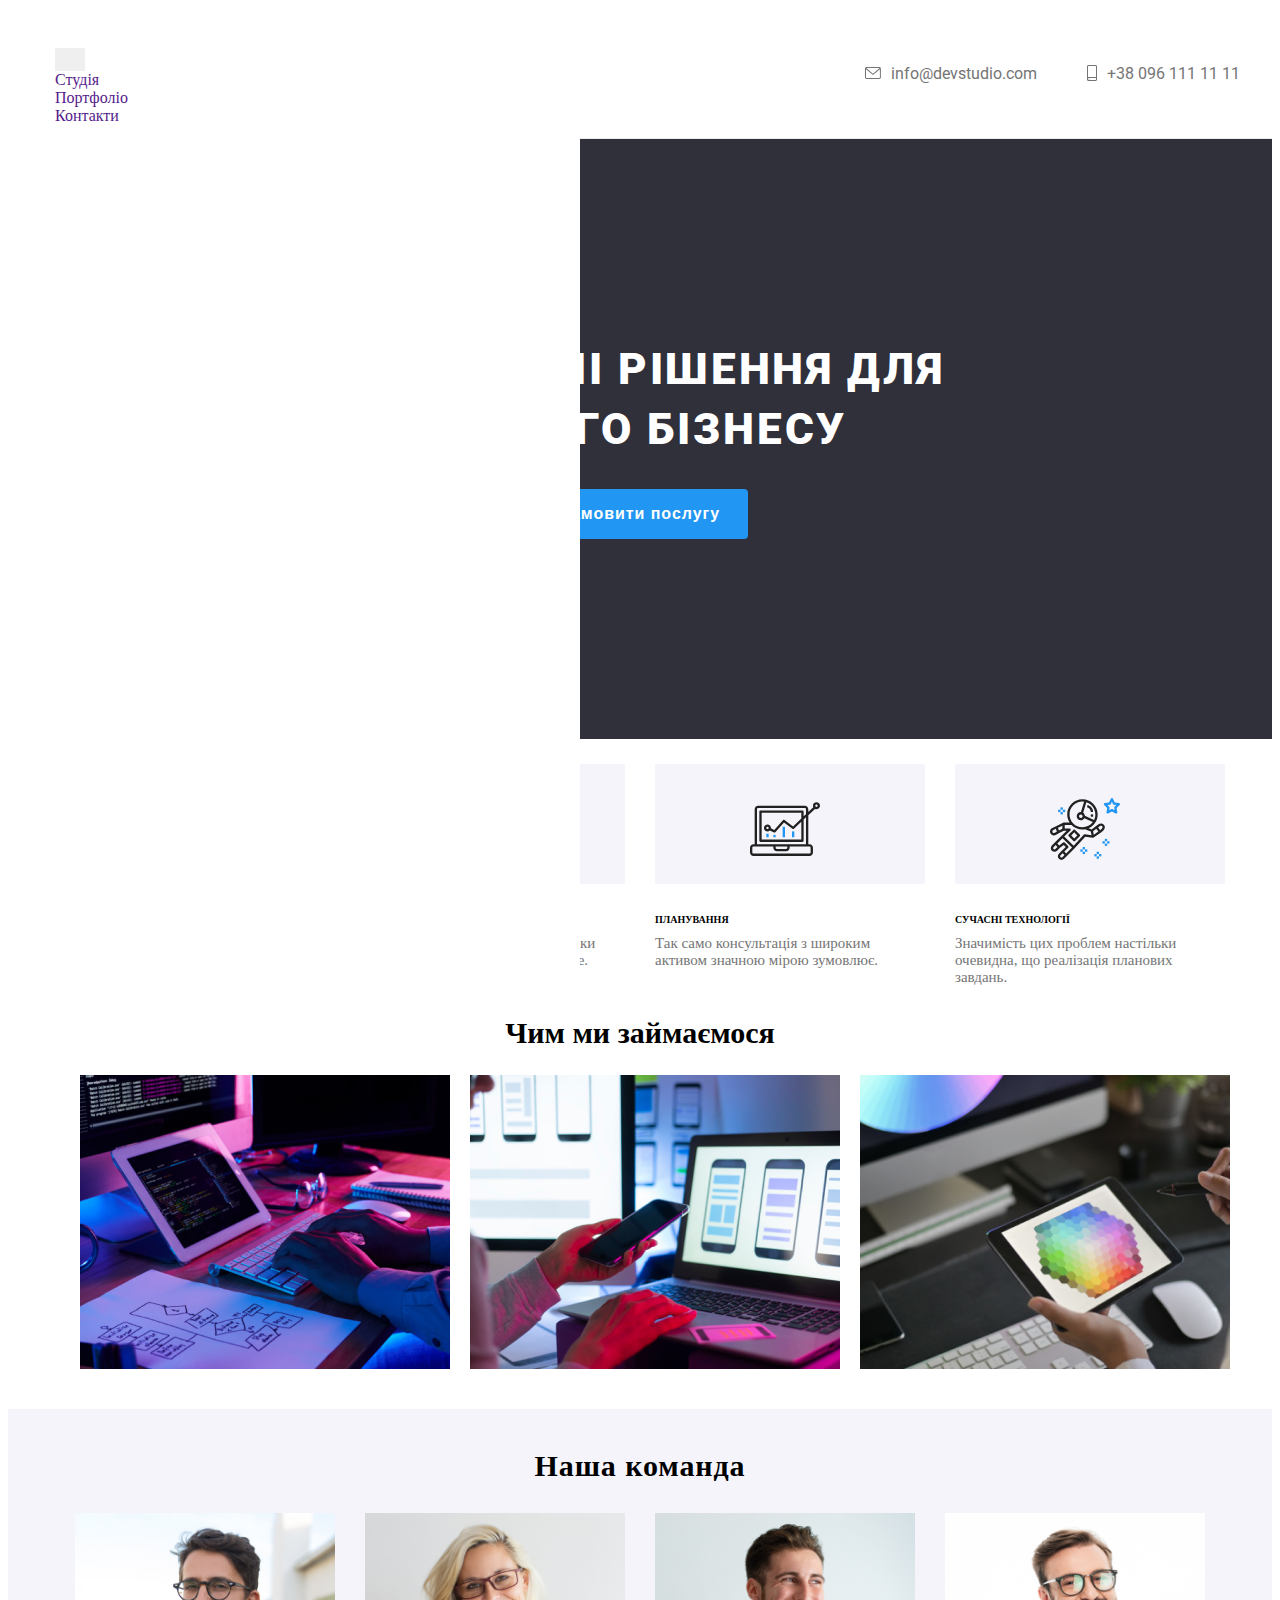
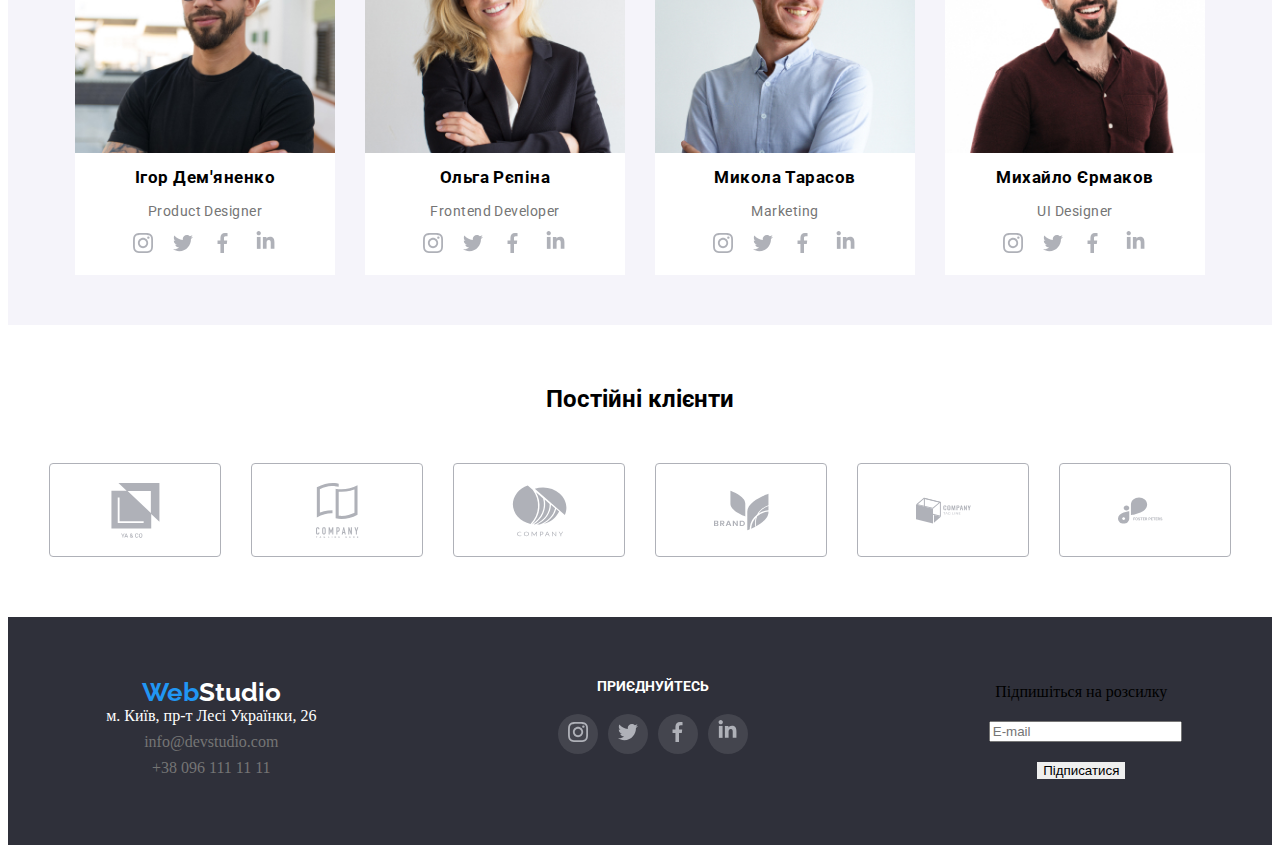
==== commit fd5b698e: "n" ====
--- a/index.html
+++ b/index.html
@@ -4,13 +4,17 @@
     <meta charset="UTF-8">
     <meta name="viewport" content="width=device-width, initial-scale=1.0">
     <title>Document</title>
-    <link rel="stylesheet" href="./css/normalize.css">
-    <link rel="stylesheet" href="./css/style.css">
+    <link rel="preconnect" href="https://fonts.googleapis.com">
+    <link rel="preconnect" href="https://fonts.gstatic.com" crossorigin>
+    <link href="https://fonts.googleapis.com/css2?family=Raleway:wght@700&family=Roboto:wght@400;500;700;900&display=swap" rel="stylesheet">
+    <link rel="stylesheet" href="https://cdnjs.cloudflare.com/ajax/libs/modern-normalize/2.0.0/modern-normalize.min.css" integrity="sha512-4xo8blKMVCiXpTaLzQSLSw3KFOVPWhm/TRtuPVc4WG6kUgjH6J03IBuG7JZPkcWMxJ5huwaBpOpnwYElP/m6wg==" crossorigin="anonymous" referrerpolicy="no-referrer" />
+    <link rel="stylesheet" href="./css/main.min.css">
 </head>
 <body>
-    <header>
+    <header class="header">
         <div class="container">
-            <a class="logo" href=""><span class="header-logo">Web</span>Studio</a>
+            <div class="header-wrapper">
+            <a class="logo" href=""><span class="web">Web</span>Studio</a>
             <nav class="nav">
                 <ul class="nav-list">
                     <li class="nav-list-item"><a class="nav-list-link" href="./index.html">Студія</a></li>
@@ -20,218 +24,175 @@
             </nav>
             <ul class="contact-list">
                 <li class="contact-list-item"><a class="contact-list-link" href="">
-                    <svg xmlns="http://www.w3.org/2000/svg" width="16" height="12" fill="none" class="nav-svg">
-                    <path fill="#757575"
-                        d="M14.5 0h-13C.673 0 0 .673 0 1.5v9c0 .827.673 1.5 1.5 1.5h13c.827 0 1.5-.673 1.5-1.5v-9c0-.827-.673-1.5-1.5-1.5Zm0 1c.068
-                         0 .133.014.192.039L8 6.839l-6.692-5.8A.498.498 0 0 1 1.5 1h13Zm0 10h-13a.5.5 0 0 1-.5-.5V2.095l6.672 5.783a.5.5 0 0 0 .656
-                          0L15 2.095V10.5a.5.5 0 0 1-.5.5Z" />
-                </svg>info@devstudio.com</a></li>
+                    <svg width="16" height="12" class="contact-list-icon">
+                        <use href="./symbol-defs.svg#icon-envelope"></use>
+                    </svg>info@devstudio.com</a>
+            </li>
                 <li class="contact-list-item"><a class="contact-list-link" href="">
-                    <svg xmlns="http://www.w3.org/2000/svg" width="10" height="16" fill="none" class="nav-svg">
-                    <path fill="#757575"
-                        d="M8.5 0h-7C.673 0 0 .673 0 1.5v13c0 .827.673 1.5 1.5 1.5h7c.827 0 1.5-.673 1.5-1.5v-13C10 .673 9.327 0 8.5 0Zm-7 1h7a.5.5 0 0 1 .5.5V12H1V1.5a.5.5 0 0 1 .5-.5Zm7 14h-7a.5.5 0 0 1-.5-.5V13h8v1.5a.5.5 0 0 1-.5.5Z" />
-                    <path fill="#757575"
-                        d="M2.354 13.739a.445.445 0 0 1 0 .66.525.525 0 0 1-.708 0 .445.445 0 0 1 0-.66.525.525 0 0 1 .708 0Z" />
-                </svg>+38 096 111 11 11</a></li>
-            </ul>
+                    <svg width="10" height="16" class="contact-list-icon">
+                        <use href="./symbol-defs.svg#icon-smartphone"></use>
+                    </svg>+38 096 111 11 11</a>
+            </li>
+        </ul>
+        <button class="mob-menu-btn">
+            <svg width="40" height="40">
+                <use href="./symbol-defs.svg#icon-menu"></use>
+            </svg>
+        </button>
+            </div>
+        </div>
+        <div class="mob-menu is-hidden">
+            <div class="container mob-menu-container">
+                <div class="mob-menu-top">
+                    <button type="button" class="menu-close-btn">
+                        <svg width="18" height="18">
+                            <use href=""></use>
+                        </svg>
+                    </button>
+                    <nav class="mob-menu-nav">
+                        <ul class="mob-menu-nav-list">
+                            <li class="mob-menu-nav-list-item">
+                                <a href="" class="mob-menu-nav-list-link">Студія</a>
+                            </li>
+                            <li class="mob-menu-nav-list-item">
+                                <a href="" class="mob-menu-nav-list-link">Портфоліо</a>
+                            </li>
+                            <li class="mob-menu-nav-list-item">
+                                <a href="" class="mob-menu-nav-list-link">Контакти</a>
+                            </li>
+                        </ul>
+                    </nav>
+                </div>
+                <div class="mob-menu-button">
+                    <ul class="mob-menu-contact-list">
+                        <li class="mob-menu-contact-tel"><a href=""></a></li>
+                        <li class="mob-menu-contact-mail"><a href=""></a></li>
+                    </ul>
+                    <ul class="mob-menu-social-list">
+                        <li class="mob-memu-social-list-item"><a href="" class="mob-memu-social-list-link"></a></li>
+                        <li class="mob-memu-social-list-item"><a href="" class="mob-memu-social-list-link"></a></li>
+                        <li class="mob-memu-social-list-item"><a href="" class="mob-memu-social-list-link"></a></li>
+                        <li class="mob-memu-social-list-item"><a href="" class="mob-memu-social-list-link"></a></li>
+                    </ul>
+                </div>
+            </div>
         </div>
     </header>
     <main class="main">
-            <section class="main-first">
-                <div class="main-items">
-                <div class="main-items-box">
-                </div>
-                <h1 class="main-items-title">Ефективні рішення для <br> вашого бізнесу</h1>
-                <button class="main-items-button" data-modal-open>Замовити послугу</button>
-                <div class="backdrop is-hidden" data-modal>
-                <div class="modal">
-                <form action="">
-                    <input type="text" name="poput-form" placeholder="E-mail adress*">
-                    <input type="tel" name="poput-form" placeholder="Password*">
-                    <a class="remind" href="#">remind password</a>
-                    <button class="button" data-modal-close>Close</button>
-                    </div>
-                </form>
-                </div>
-            </section>
-            <section class="info">
-                <div class="info-bar">
-                    <ul class="info-list">
-                        <li class="info-list-item">
-                            <div class="info-list-box">
-                                <svg xmlns="http://www.w3.org/2000/svg" width="70" height="70" fill="none" class="info-svg">
-                                    <path fill="#212121"
-                                        d="m67.316 48.339-18.47-18.605 2.05-10.097a4.655 4.655 0 0 0 1.66.319h.014a4.723 4.723 0 1 0-4.394-3.14l-10.85 1.325L19.628.35a1.166 1.166 0 0 0-.824-.35c-.306.002-.6.124-.817.34L14.68 3.63a1.167 1.167 0 0 0 0 1.65l1.78 1.805a32.686 32.686 0 0 0 5.511 38.638c.094.09.202.161.32.213a6.77 6.77 0 0 0-.114 1.197v13.534h-14A5.84 5.84 0 0 0 2.342 66.5v2.333c0 .645.523 1.167 1.167 1.167h53.667c.644 0 1.166-.522 1.166-1.167V66.5a5.84 5.84 0 0 0-5.833-5.833h-14v-5.998c2.193.46 4.428.694 6.669.7a32.483 32.483 0 0 0 15.4-3.901l1.79 1.8c.216.221.513.347.823.35.306-.002.6-.124.817-.34l3.308-3.29a1.167 1.167 0 0 0 0-1.65ZM50.925 13.635a2.333 2.333 0 1 1 1.645 3.987h-.008a2.333 2.333 0 0 1-1.633-3.987h-.004ZM48.178 21.3l-1.309 6.444-2.571-2.587 3.88-3.857Zm-1.325-1.973-4.2 4.176-3.25-3.267 7.45-.909ZM52.509 63a3.5 3.5 0 0 1 3.5 3.5v1.167H4.676V66.5a3.5 3.5 0 0 1 3.5-3.5h44.333Zm-16.333-4.667v2.334H24.509v-2.334h11.667ZM24.509 56v-8.867c0-2.83 2.617-5.133 5.833-5.133 3.217 0 5.834 2.303 5.834 5.133V56H24.509Zm14-3.71v-5.157c0-4.117-3.663-7.466-8.167-7.466a8.312 8.312 0 0 0-7.177 3.907A30.34 30.34 0 0 1 18.18 8.82l40.692 40.925a30.233 30.233 0 0 1-20.363 2.544Zm24.695-1.496-1.644-1.653L18.792 6.116l-1.65-1.655 1.65-1.645L36.15 20.272c.008 0 .013.015.021.021l28.688 28.856-1.655 1.645Z" />
-                                    <path fill="#2196F3"
-                                        d="M30.353 44.333h-.01a3.5 3.5 0 0 0-.011 7h.01a3.5 3.5 0 1 0 .01-7Zm.816 4.328a1.167 1.167 0 1 1-.827-1.994 1.166 1.166 0 0 1 .817 1.993h.01Z" />
+            <section class="hero">
+                <div class="container">
+                <h1 class="hero-title">Ефективні рішення для вашого бізнесу</h1>
+                <button class="hero-btn" data-modal-open>Замовити послугу</button>
+                </div>
+            </section>
+            <section class="features">
+                <div class="container">
+                    <ul class="features-list">
+                        <li class="features-list-item">
+                            <div class="features-list-box">
+                                <svg class="features-icon" width="60" height="60">
+                                    <use href="./symbol-defs.svg#icon-Group"></use>
                                 </svg>
                             </div>
-                            <h3 class="info-list-title">УВАГА ДО ДЕТАЛЕЙ</h3>
-                            <p class="info-list-text">Ідейні міркування, і навіть початок<br> повсякденної роботи з формування<br> позиції.</p>
+                            <h3 class="features-list-title">УВАГА ДО ДЕТАЛЕЙ</h3>
+                            <p class="features-list-text">Ідейні міркування, і навіть початок<br> повсякденної роботи з формування<br> позиції.</p>
                         </li>
-                        <li class="info-list-item">
-                            <div class="info-list-box">
-                            <svg xmlns="http://www.w3.org/2000/svg" width="70" height="70" fill="none" class="info-svg">
-                                <g clip-path="url(#a)">
-                                    <path fill="#212121"
-                                        d="M68.461 33.471C68.458 14.982 53.466-.004 34.975 0 16.485.004 1.5 14.996 1.505 33.486A33.478 33.478 0 0 0 24.799 65.37c.133.042.27.063.41.063.263 0 .521-.071.748-.205.296-.175.516-.453.62-.78l8.454-26.797a4.184 4.184 0 1 0-1.837-7.95L22.025 18.53a1.395 1.395 0 0 0-1.972 1.973l11.163 11.176a4.104 4.104 0 0 0 1.174 5.051l-8.056 25.535C8.414 56.4.262 38.74 6.126 22.82 11.991 6.9 29.65-1.252 45.571 4.613c15.92 5.864 24.072 23.524 18.207 39.444A30.721 30.721 0 0 1 47.455 61.5l-.87-4.1a1.395 1.395 0 0 0-2.294-.752l-8.393 7.494a1.394 1.394 0 0 0 .505 2.372l10.716 3.42a1.394 1.394 0 0 0 1.791-1.619l-.855-4.022a33.37 33.37 0 0 0 20.406-30.82Zm-33.478-1.394a1.395 1.395 0 1 1 0 2.79 1.395 1.395 0 0 1 0-2.79Zm4.594 32.515 4.778-4.262 1.319 6.213-6.097-1.951Z" />
-                                    <path fill="#2196F3"
-                                        d="M33.588 6.967v2.79a1.395 1.395 0 1 0 2.79 0v-2.79a1.395 1.395 0 0 0-2.79 0ZM8.479 32.077a1.395 1.395 0 0 0 0 2.79h2.79a1.395 1.395 0 1 0 0-2.79h-2.79ZM61.486 34.867a1.395 1.395 0 1 0 0-2.79h-2.79a1.395 1.395 0 0 0 0 2.79h2.79Z" />
-                                </g>
-                                <defs>
-                                    <clipPath id="a">
-                                        <path fill="#fff" d="M0 0h70v70H0z" />
-                                    </clipPath>
-                                </defs>
-                            </svg>
+                        <li class="features-list-item">
+                            <div class="features-list-box">
+                                <svg class="features-icon" width="70" height="70">
+                                    <use href="./symbol-defs.svg#icon-clock"></use>
+                                </svg>
                             </div>
-                            <h3 class="info-list-title">ПУНКТУАЛЬНІСТЬ</h3>
-                        <p class="info-list-text">Завдання організації, особливо рамки<br> і місце навчання кадрів тягне у себе.</p>
-                    </li>
-                        <li class="info-list-item">
-                            <div class="info-list-box">
-                                <svg xmlns="http://www.w3.org/2000/svg" width="70" height="70" fill="none" class="info-svg">
-                                    <g clip-path="url(#a)">
-                                        <path fill="#2196F3"
-                                            d="M32.65 32.735h2.332V43.23H32.65V32.735ZM41.978 37.4h2.332v5.83h-2.332V37.4ZM23.321 40.898h2.332v2.332h-2.332v-2.332ZM16.325 39.731h2.332v3.498h-2.332v-3.498Z" />
-                                        <path fill="#212121"
-                                            d="M3.498 61.886h55.97a3.498 3.498 0 0 0 3.499-3.498v-4.664a3.498 3.498 0 0 0-3.498-3.498h-1.166v-29.08l6.623-6.274a3.518 3.518 0 1 0-1.633-1.668l-4.99 4.73v-2.69a3.498 3.498 0 0 0-3.498-3.498H8.162a3.498 3.498 0 0 0-3.498 3.498v34.982H3.498A3.498 3.498 0 0 0 0 53.724v4.664a3.498 3.498 0 0 0 3.498 3.498ZM66.465 10.58a1.166 1.166 0 1 1 0 2.332 1.166 1.166 0 0 1 0-2.332ZM6.996 15.244c0-.644.522-1.166 1.166-1.166h46.643c.644 0 1.166.522 1.166 1.166v4.897l-2.332 2.216v-4.78c0-.645-.523-1.167-1.167-1.167H10.495c-.644 0-1.167.522-1.167 1.166v29.152c0 .644.523 1.166 1.167 1.166h41.977c.645 0 1.167-.522 1.167-1.166V25.565l2.332-2.21v26.87H6.996v-34.98Zm10.495 15.159a3.498 3.498 0 1 0 2.422 6.012l4.053 2.034c.471.235 1.042.125 1.392-.268l8.616-9.694 8.47 6.347c.455.34 1.089.304 1.501-.086l7.361-6.973v17.787H11.661v-26.82h39.645v5.82l-8.25 7.813-8.54-6.403a1.167 1.167 0 0 0-1.572.157l-8.734 9.828-3.265-1.633c.023-.14.038-.281.044-.423a3.498 3.498 0 0 0-3.498-3.498Zm1.166 3.498a1.166 1.166 0 1 1-2.332 0 1.166 1.166 0 0 1 2.332 0Zm6.996 18.657h11.66v1.166c0 .644-.521 1.166-1.165 1.166h-9.329a1.166 1.166 0 0 1-1.166-1.166v-1.166Zm-23.32 1.166c0-.644.521-1.166 1.165-1.166h19.823v1.166a3.498 3.498 0 0 0 3.498 3.498h9.329a3.498 3.498 0 0 0 3.498-3.498v-1.166h19.823c.644 0 1.166.522 1.166 1.166v4.664c0 .644-.522 1.166-1.166 1.166H3.499a1.166 1.166 0 0 1-1.167-1.166v-4.664Z" />
-                                    </g>
-                                    <defs>
-                                        <clipPath id="a">
-                                            <path fill="#fff" d="M0 0h70v70H0z" />
-                                        </clipPath>
-                                    </defs>
+                            <h3 class="features-list-title">ПУНКТУАЛЬНІСТЬ</h3>
+                        <p class="features-list-text">Завдання організації, особливо рамки<br> і місце навчання кадрів тягне у себе.</p>
+                    </li>
+                        <li class="features-list-item">
+                            <div class="features-list-box">
+                                <svg class="features-icon" width="70" height="70">
+                                    <use href="./symbol-defs.svg#icon-diagram"></use>
                                 </svg>
                             </div>
-                            <h3 class="info-list-title">ПЛАНУВАННЯ</h3>
-                        <p class="info-list-text">Так само консультація з широким<br> активом значною мірою зумовлює.</p>
-                    </li>
-                        <li class="info-list-item">
-                            <div class="info-list-box">
-                            <svg xmlns="http://www.w3.org/2000/svg" width="70" height="70" fill="none" class="info-svg">
-                                <path fill="#2196F3"
-                                    d="M69.943 9.896a1.168 1.168 0 0 0-.941-.793l-4.18-.608-1.87-3.787c-.391-.798-1.7-.798-2.091 0l-1.87 3.787-4.18.608a1.167 1.167 0 0 0-.648 1.99l3.026 2.948-.714 4.162c-.075.438.105.88.463 1.142.363.263.837.296 1.23.088l3.738-1.966 3.738 1.966a1.168 1.168 0 0 0 1.693-1.23l-.714-4.162 3.025-2.949a1.17 1.17 0 0 0 .295-1.196ZM64.556 12.8c-.275.267-.4.655-.335 1.033l.417 2.437-2.188-1.15a1.165 1.165 0 0 0-1.088 0l-2.188 1.15.417-2.437a1.168 1.168 0 0 0-.334-1.033l-1.773-1.727 2.448-.355c.38-.055.708-.294.879-.639l1.094-2.216 1.094 2.216c.17.345.498.584.879.639l2.448.355-1.77 1.727ZM57.167 44.892h-2.333v2.334h2.333v-2.334ZM57.167 49.56h-2.333v2.332h2.333V49.56ZM59.5 47.226h-2.333v2.333H59.5v-2.333ZM54.834 47.226H52.5v2.333h2.334v-2.333ZM49 57.726h-2.333v2.333H49v-2.333ZM49 62.393h-2.333v2.333H49v-2.333ZM51.334 60.06H49v2.333h2.334v-2.334ZM46.667 60.06h-2.334v2.333h2.334v-2.334ZM35 53.06h-2.333v2.333H35v-2.334ZM35 57.726h-2.333v2.333H35v-2.333ZM37.333 55.392H35v2.334h2.333v-2.334ZM32.667 55.392h-2.334v2.334h2.334v-2.334ZM12.833 13.392H10.5v2.333h2.333v-2.333ZM12.833 18.059H10.5v2.333h2.333V18.06ZM15.166 15.725h-2.333v2.334h2.333v-2.334ZM10.5 15.725H8.166v2.334H10.5v-2.334Z" />
-                                <path fill="#212121"
-                                    d="M54.063 30.974a3.88 3.88 0 0 0-2.599-1.541 3.886 3.886 0 0 0-2.93.77L45.794 32.3l-.001.002-4.151 3.1-2.97-1.184c5.296-2.376 8.998-7.674 8.998-13.825 0-8.363-6.83-15.167-15.227-15.167s-15.228 6.804-15.228 15.167c0 3.031.907 5.85 2.45 8.222l-6.046-.053h-.01c-.019 0-.034.01-.051.01a1.14 1.14 0 0 0-.34.069c-.028.01-.057.016-.084.029-.014.006-.028.007-.042.014l-7.072 3.491c-.001 0-.003 0-.003.002l-4.141 1.991a.905.905 0 0 0-.138.077A3.895 3.895 0 0 0 .43 39.268a3.884 3.884 0 0 0 2.31 1.944 3.891 3.891 0 0 0 3.016-.281l3.036-1.614 4.952-2.558 2.968-.017L4.808 48.588c0 .002-.002.002-.003.003l-2.928 2.916a3.607 3.607 0 0 0-1.073 2.577 3.647 3.647 0 0 0 3.652 3.64c.936 0 1.869-.355 2.582-1.062l2.875-2.863 3.808-2.843 1.97 1.962-3.853 3.837-.004.002-2.928 2.917a3.607 3.607 0 0 0-1.073 2.576c0 .973.38 1.889 1.073 2.579a3.65 3.65 0 0 0 2.58 1.061c.935 0 1.87-.354 2.582-1.061l2.93-2.917 4.686-4.667.002-.003 2.21-2.188-.01-.008c.015-.014.035-.019.049-.034l11.3-12.377 7.593 1.08c.055.008.11.012.165.012.14 0 .277-.034.41-.084.038-.014.071-.033.108-.051.042-.021.086-.033.126-.06l7.029-4.666c.026-.018.04-.046.064-.065.028-.022.063-.031.089-.056l2.78-2.605a3.892 3.892 0 0 0 .465-5.166ZM4.66 38.872a1.56 1.56 0 0 1-1.221.113 1.565 1.565 0 0 1-.465-2.755l2.874-1.383.692 2.022.29.85-2.17 1.153Zm7.65-3.998-3.387 1.75-.558-1.633-.402-1.174 4.434-2.189-.087 3.246Zm33.03-14.482c0 2.009-.48 3.904-1.31 5.599l-9.147-4.155a4.07 4.07 0 0 0-1.724-3.035l3.203-10.633c5.2 1.655 8.978 6.507 8.978 12.224Zm-25.788 0c0-7.076 5.784-12.834 12.894-12.834.553 0 1.094.047 1.63.115L30.943 18.07c-.042 0-.081-.013-.125-.013a4.094 4.094 0 0 0-4.096 4.084 4.095 4.095 0 0 0 4.096 4.083c1.52 0 2.832-.838 3.54-2.066l8.45 3.838c-2.352 3.165-6.114 5.228-10.362 5.228-7.11 0-12.894-5.757-12.894-12.833Zm13.03 1.75c0 .965-.792 1.75-1.764 1.75a1.759 1.759 0 0 1-1.762-1.75c0-.965.79-1.75 1.762-1.75s1.763.785 1.763 1.75ZM5.391 55.007a1.33 1.33 0 0 1-1.87.002 1.3 1.3 0 0 1 0-1.847l2.105-2.097L7.49 52.92l-2.097 2.088Zm7.03 8.167a1.33 1.33 0 0 1-1.87.002 1.299 1.299 0 0 1 0-1.847l2.106-2.098.88.876.983.978-2.099 2.09Zm7.616-7.588-.003.003-3.86 3.85-.882-.877-.982-.977 3.857-3.84v-.001l.004-.002c.087-.088.142-.193.196-.297.015-.03.044-.056.057-.087.036-.09.042-.187.056-.281.007-.054.03-.104.03-.16 0-.077-.028-.153-.044-.23-.014-.07-.014-.141-.041-.209a1.166 1.166 0 0 0-.2-.301c-.022-.026-.03-.058-.054-.083h-.002s0-.003-.002-.005l-3.515-3.5c-.037-.037-.085-.052-.127-.084a1.122 1.122 0 0 0-.19-.126 1.091 1.091 0 0 0-.204-.07 1.134 1.134 0 0 0-.226-.044 1.142 1.142 0 0 0-.209.01c-.078.01-.151.02-.227.045-.074.023-.139.06-.206.098-.044.024-.093.033-.133.063l-3.88 2.896-1.97-1.963 5.248-5.22 9.538 9.382-2.029 2.01Zm14.917-15.349c-.034-.005-.066.008-.1.006a1.148 1.148 0 0 0-.252.015 1.081 1.081 0 0 0-.404.15c-.065.04-.124.081-.181.134-.028.024-.062.036-.088.064L23.653 51.862l-9.468-9.311 6.197-6.165a1.168 1.168 0 0 0-.83-1.993l-4.854.028.061-3.516 6.79.058a15.2 15.2 0 0 0 10.897 4.596c.957 0 1.89-.1 2.799-.268.087.07.174.14.283.185l5.272 2.1.333 1.659.39 1.937-6.569-.935Zm8.84.39-.685-3.408 3.164-2.363.828 1.1 1.242 1.649-4.55 3.022Zm8.21-6.193-1.832 1.717-2.037-2.704 1.818-1.394c.34-.261.768-.368 1.188-.313.422.06.796.28 1.05.622a1.562 1.562 0 0 1-.187 2.072Z" />
-                                <path fill="#212121"
-                                    d="m29.755 40.565-4.688-4.667a1.166 1.166 0 0 0-1.646 0l-4.687 4.667a1.172 1.172 0 0 0 0 1.654l4.686 4.667a1.166 1.166 0 0 0 1.647 0l4.688-4.667a1.167 1.167 0 0 0 0-1.654Zm-5.51 3.848-3.034-3.02 3.033-3.021 3.035 3.02-3.035 3.02ZM37.547 11.092l-.564 2.266c.156.039 3.801.988 3.801 4.7h2.334c0-4.412-3.644-6.486-5.571-6.966ZM43.118 20.392h-2.334v2.333h2.334v-2.333Z" />
-                            </svg>
+                            <h3 class="features-list-title">ПЛАНУВАННЯ</h3>
+                        <p class="features-list-text">Так само консультація з широким<br> активом значною мірою зумовлює.</p>
+                    </li>
+                        <li class="features-list-item">
+                            <div class="features-list-box">
+                                <svg class="features-icon" width="70" height="70">
+                                    <use href="./symbol-defs.svg#icon-astronaut"></use>
+                                </svg>
                             </div>
-                            <h3 class="info-list-title">СУЧАСНІ ТЕХНОЛОГІЇ</h3>
-                        <p class="info-list-text">Значимість цих проблем настільки<br> очевидна, що реалізація планових<br> завдань.</p>
+                            <h3 class="features-list-title">СУЧАСНІ ТЕХНОЛОГІЇ</h3>
+                        <p class="features-list-text">Значимість цих проблем настільки<br> очевидна, що реалізація планових<br> завдань.</p>
                     </li>
                     </ul>
                 </div>
             </section>
-            <section class="main-second">
-                <div class="second-content">
-                    <h2 class="second-title">Чим ми займаємося</h2>
-                    <ul class="second-list">
-                        <li class="second-list-item"><img src="./img/comp1.png" alt=""></li>
-                        <li class="second-list-item"><img src="./img/comp2.png" alt=""></li>
-                        <li class="second-list-item"><img src="./img/comp3.png" alt=""></li>
+            <section class="work">
+                <div class="container">
+                    <h2 class="work-title">Чим ми займаємося</h2>
+                    <ul class="work-list">
+                        <li class="work-list-item"><img src="./img/comp1.png" alt=""></li>
+                        <li class="work-list-item"><img src="./img/comp2.png" alt=""></li>
+                        <li class="work-list-item"><img src="./img/comp3.png" alt=""></li>
                     </ul>
                 </div>
             </section>
             <section class="team">
-                <div class="team-content">
+                <div class="container">
                     <h2 class="team-title">Наша команда</h2>
                     <ul class="team-list">
                         <li class="team-list-item">
-                        <img class="team-list-img" src="./img/man1.jpg" alt="">
+                        <img class="team-list-img" src="./img/man1n.jpg" alt="">
                         <h3 class="team-list-title">Ігор Дем'яненко</h3>
                         <p class="team-list-text">Product Designer</p>
                         <ul class="team-list-contact">
-                            <li class="team-list-contact-item"><button class="team-button"><svg xmlns="http://www.w3.org/2000/svg" width="20" height="20" fill="none" class="team-svg">
-                                <g fill="#AFB1B8" clip-path="url(#a)">
-                                    <path
-                                        d="M19.98 5.88c-.046-1.063-.218-1.793-.464-2.426a4.88 4.88 0 0 0-1.157-1.774 4.922 4.922 0 0 0-1.77-1.153C15.952.281 15.226.11 14.163.063 13.093.012 12.753 0 10.037 0 7.322 0 6.982.012 5.915.059 4.853.105 4.122.277 3.49.523A4.88 4.88 0 0 0 1.715 1.68 4.924 4.924 0 0 0 .563 3.45C.316 4.087.145 4.813.098 5.876c-.051 1.07-.063 1.41-.063 4.126 0 2.715.012 3.055.059 4.122.047 1.063.219 1.793.465 2.426a4.932 4.932 0 0 0 1.156 1.774c.5.508 1.106.902 1.77 1.152.637.247 1.364.419 2.426.465 1.067.047 1.407.059 4.122.059 2.716 0 3.056-.012 4.122-.059 1.063-.046 1.793-.218 2.426-.464a5.116 5.116 0 0 0 2.927-2.927c.246-.637.418-1.364.465-2.426.047-1.067.058-1.407.058-4.122s-.004-3.055-.05-4.122Zm-1.8 8.166c-.044.977-.208 1.504-.344 1.856a3.318 3.318 0 0 1-1.9 1.898c-.35.137-.882.301-1.855.344-1.055.047-1.371.059-4.04.059-2.668 0-2.989-.012-4.04-.059-.977-.043-1.504-.207-1.856-.344a3.077 3.077 0 0 1-1.148-.746 3.11 3.11 0 0 1-.747-1.148c-.136-.352-.3-.883-.343-1.856-.047-1.055-.059-1.372-.059-4.04 0-2.669.012-2.99.059-4.04.043-.977.207-1.504.343-1.856A3.04 3.04 0 0 1 3 2.965a3.105 3.105 0 0 1 1.15-.746c.35-.137.882-.3 1.855-.344 1.055-.046 1.372-.058 4.04-.058 2.672 0 2.989.012 4.04.058.977.043 1.504.207 1.856.344.433.16.828.414 1.148.746.332.325.586.715.747 1.15.136.35.3.882.343 1.855.047 1.055.059 1.371.059 4.04 0 2.668-.012 2.98-.059 4.036Z" />
-                                    <path
-                                        d="M10.037 4.864A5.139 5.139 0 0 0 4.9 10.002a5.139 5.139 0 1 0 5.138-5.138Zm0 8.47a3.333 3.333 0 1 1 .001-6.666 3.333 3.333 0 0 1 0 6.667ZM16.578 4.661a1.2 1.2 0 1 1-2.4 0 1.2 1.2 0 0 1 2.4 0Z" />
-                                </g>
-                                <defs>
-                                    <clipPath id="a">
-                                        <path fill="#fff" d="M0 0h20v20H0z" />
-                                    </clipPath>
-                                </defs>
-                            </svg></button></li>
-                            <li class="team-list-contact-item"><button class="team-button"><svg xmlns="http://www.w3.org/2000/svg" width="20" height="18" fill="none" class="team-svg">
-                                <path fill="#AFB1B8"
-                                    d="M20 2.799a8.549 8.549 0 0 1-2.363.647 4.077 4.077 0 0 0 1.804-2.266 8.192 8.192 0 0 1-2.6.992A4.099 4.099 0 0 0 9.75 4.976c0 .325.027.638.095.935-3.409-.166-6.425-1.8-8.451-4.288A4.128 4.128 0 0 0 .83 3.694c0 1.42.732 2.679 1.821 3.408A4.05 4.05 0 0 1 .8 6.598v.045a4.119 4.119 0 0 0 3.285 4.028 4.09 4.09 0 0 1-1.075.135c-.262 0-.527-.015-.776-.07.531 1.624 2.038 2.818 3.831 2.856a8.238 8.238 0 0 1-5.084 1.75A7.67 7.67 0 0 1 0 15.284a11.543 11.543 0 0 0 6.29 1.84c7.545 0 11.67-6.25 11.67-11.668 0-.18-.006-.356-.015-.53A8.179 8.179 0 0 0 20 2.8Z" />
-                            </svg></button></li>
-                            <li class="team-list-contact-item"><button class="team-button"><svg xmlns="http://www.w3.org/2000/svg" width="20" height="20" fill="none" class="team-svg">
-                                <g clip-path="url(#a)">
-                                    <path fill="#AFB1B8"
-                                        d="M13.33 3.32h1.827V.14a23.578 23.578 0 0 0-2.66-.14C9.864 0 8.06 1.656 8.06 4.7v2.8H5.156v3.555H8.06V20h3.562v-8.944h2.787l.442-3.555h-3.23V5.05c0-1.027.277-1.73 1.709-1.73Z" />
-                                </g>
-                                <defs>
-                                    <clipPath id="a">
-                                        <path fill="#fff" d="M0 0h20v20H0z" />
-                                    </clipPath>
-                                </defs>
-                            </svg></button></li>
-                            <li class="team-list-contact-item"><button class="team-button"><svg xmlns="http://www.w3.org/2000/svg" width="20" height="20" fill="none" class="team-svg">
-                                <g fill="#AFB1B8" clip-path="url(#a)">
-                                    <path
-                                        d="M19.995 20H20v-7.336c0-3.588-.773-6.352-4.967-6.352-2.017 0-3.37 1.106-3.923 2.156h-.058V6.647H7.074v13.352h4.142v-6.611c0-1.741.33-3.425 2.486-3.425 2.124 0 2.155 1.987 2.155 3.536V20h4.138ZM.33 6.647h4.147V20H.33V6.647ZM2.402 0A2.402 2.402 0 0 0 0 2.402c0 1.325 1.076 2.424 2.402 2.424 1.325 0 2.401-1.098 2.401-2.424A2.403 2.403 0 0 0 2.402 0Z" />
-                                </g>
-                                <defs>
-                                    <clipPath id="a">
-                                        <path fill="#fff" d="M0 0h20v20H0z" />
-                                    </clipPath>
-                                </defs>
-                            </svg></button></li>
+                            <li class="team-list-contact-item"><a href="" class="team-link">
+                                <svg width="20" height="20" class="team-svg">
+                                    <use href="./symbol-defs.svg#icon-instagram"></use>
+                                </svg>
+                            </a></li>
+                            <li class="team-list-contact-item"><a href="" class="team-link">
+                                <svg width="20" height="20" class="team-svg">
+                                    <use href="./symbol-defs.svg#icon-twitter"></use>
+                                </svg>
+                            </a></li>
+                            <li class="team-list-contact-item"><a href="" class="team-link">
+                                <svg width="20" height="20" class="team-svg">
+                                    <use href="./symbol-defs.svg#icon-Vector"></use>
+                                </svg>
+                            </a></li>
+                            <li class="team-list-contact-item"><a href="" class="team-link">
+                                <svg width="25" height="25" class="team-svg">
+                                    <use href="./symbol-defs.svg#icon-linkedin"></use>
+                                </svg>
+                            </a></li>
                         </ul>
                     </li>
                         <li class="team-list-item">
-                        <img class="team-list-img" src="./img/woman1.jpg" alt="">
+                        <img class="team-list-img" src="./img/woman.jpg" alt="">
                         <h3 class="team-list-title">Ольга Рєпіна</h3>
                         <p class="team-list-text">Frontend Developer</p>
                         <ul class="team-list-contact">
-                            <li class="team-list-contact-item"><button class="team-button"><svg xmlns="http://www.w3.org/2000/svg" width="20"
-                                        height="20" fill="none" class="team-svg">
-                                        <g fill="#AFB1B8" clip-path="url(#a)">
-                                            <path
-                                                d="M19.98 5.88c-.046-1.063-.218-1.793-.464-2.426a4.88 4.88 0 0 0-1.157-1.774 4.922 4.922 0 0 0-1.77-1.153C15.952.281 15.226.11 14.163.063 13.093.012 12.753 0 10.037 0 7.322 0 6.982.012 5.915.059 4.853.105 4.122.277 3.49.523A4.88 4.88 0 0 0 1.715 1.68 4.924 4.924 0 0 0 .563 3.45C.316 4.087.145 4.813.098 5.876c-.051 1.07-.063 1.41-.063 4.126 0 2.715.012 3.055.059 4.122.047 1.063.219 1.793.465 2.426a4.932 4.932 0 0 0 1.156 1.774c.5.508 1.106.902 1.77 1.152.637.247 1.364.419 2.426.465 1.067.047 1.407.059 4.122.059 2.716 0 3.056-.012 4.122-.059 1.063-.046 1.793-.218 2.426-.464a5.116 5.116 0 0 0 2.927-2.927c.246-.637.418-1.364.465-2.426.047-1.067.058-1.407.058-4.122s-.004-3.055-.05-4.122Zm-1.8 8.166c-.044.977-.208 1.504-.344 1.856a3.318 3.318 0 0 1-1.9 1.898c-.35.137-.882.301-1.855.344-1.055.047-1.371.059-4.04.059-2.668 0-2.989-.012-4.04-.059-.977-.043-1.504-.207-1.856-.344a3.077 3.077 0 0 1-1.148-.746 3.11 3.11 0 0 1-.747-1.148c-.136-.352-.3-.883-.343-1.856-.047-1.055-.059-1.372-.059-4.04 0-2.669.012-2.99.059-4.04.043-.977.207-1.504.343-1.856A3.04 3.04 0 0 1 3 2.965a3.105 3.105 0 0 1 1.15-.746c.35-.137.882-.3 1.855-.344 1.055-.046 1.372-.058 4.04-.058 2.672 0 2.989.012 4.04.058.977.043 1.504.207 1.856.344.433.16.828.414 1.148.746.332.325.586.715.747 1.15.136.35.3.882.343 1.855.047 1.055.059 1.371.059 4.04 0 2.668-.012 2.98-.059 4.036Z" />
-                                            <path
-                                                d="M10.037 4.864A5.139 5.139 0 0 0 4.9 10.002a5.139 5.139 0 1 0 5.138-5.138Zm0 8.47a3.333 3.333 0 1 1 .001-6.666 3.333 3.333 0 0 1 0 6.667ZM16.578 4.661a1.2 1.2 0 1 1-2.4 0 1.2 1.2 0 0 1 2.4 0Z" />
-                                        </g>
-                                        <defs>
-                                            <clipPath id="a">
-                                                <path fill="#fff" d="M0 0h20v20H0z" />
-                                            </clipPath>
-                                        </defs>
-                            </svg></button></li>
-                            <li class="team-list-contact-item"><button class="team-button"><svg xmlns="http://www.w3.org/2000/svg" width="20"
-                                        height="18" fill="none" class="team-svg">
-                                        <path fill="#AFB1B8"
-                                            d="M20 2.799a8.549 8.549 0 0 1-2.363.647 4.077 4.077 0 0 0 1.804-2.266 8.192 8.192 0 0 1-2.6.992A4.099 4.099 0 0 0 9.75 4.976c0 .325.027.638.095.935-3.409-.166-6.425-1.8-8.451-4.288A4.128 4.128 0 0 0 .83 3.694c0 1.42.732 2.679 1.821 3.408A4.05 4.05 0 0 1 .8 6.598v.045a4.119 4.119 0 0 0 3.285 4.028 4.09 4.09 0 0 1-1.075.135c-.262 0-.527-.015-.776-.07.531 1.624 2.038 2.818 3.831 2.856a8.238 8.238 0 0 1-5.084 1.75A7.67 7.67 0 0 1 0 15.284a11.543 11.543 0 0 0 6.29 1.84c7.545 0 11.67-6.25 11.67-11.668 0-.18-.006-.356-.015-.53A8.179 8.179 0 0 0 20 2.8Z" />
-                            </svg></button></li>
-                            <li class="team-list-contact-item"><button class="team-button"><svg xmlns="http://www.w3.org/2000/svg" width="20"
-                                        height="20" fill="none" class="team-svg">
-                                        <g clip-path="url(#a)">
-                                            <path fill="#AFB1B8"
-                                                d="M13.33 3.32h1.827V.14a23.578 23.578 0 0 0-2.66-.14C9.864 0 8.06 1.656 8.06 4.7v2.8H5.156v3.555H8.06V20h3.562v-8.944h2.787l.442-3.555h-3.23V5.05c0-1.027.277-1.73 1.709-1.73Z" />
-                                        </g>
-                                        <defs>
-                                            <clipPath id="a">
-                                                <path fill="#fff" d="M0 0h20v20H0z" />
-                                            </clipPath>
-                                        </defs>
-                            </svg></button></li>
-                            <li class="team-list-contact-item"><button class="team-button"><svg xmlns="http://www.w3.org/2000/svg" width="20"
-                                        height="20" fill="none" class="team-svg">
-                                        <g fill="#AFB1B8" clip-path="url(#a)">
-                                            <path
-                                                d="M19.995 20H20v-7.336c0-3.588-.773-6.352-4.967-6.352-2.017 0-3.37 1.106-3.923 2.156h-.058V6.647H7.074v13.352h4.142v-6.611c0-1.741.33-3.425 2.486-3.425 2.124 0 2.155 1.987 2.155 3.536V20h4.138ZM.33 6.647h4.147V20H.33V6.647ZM2.402 0A2.402 2.402 0 0 0 0 2.402c0 1.325 1.076 2.424 2.402 2.424 1.325 0 2.401-1.098 2.401-2.424A2.403 2.403 0 0 0 2.402 0Z" />
-                                        </g>
-                                        <defs>
-                                            <clipPath id="a">
-                                                <path fill="#fff" d="M0 0h20v20H0z" />
-                                            </clipPath>
-                                        </defs>
-                            </svg></button></li>
+                            <li class="team-list-contact-item"><a href="" class="team-link">
+                                <svg width="20" height="20" class="team-svg">
+                                    <use href="./symbol-defs.svg#icon-instagram"></use>
+                                </svg>
+                            </a></li>
+                            <li class="team-list-contact-item"><a href="" class="team-link">
+                                <svg width="20" height="20" class="team-svg">
+                                    <use href="./symbol-defs.svg#icon-twitter"></use>
+                                </svg>
+                            </a></li>
+                            <li class="team-list-contact-item"><a href="" class="team-link">
+                                <svg width="20" height="20" class="team-svg">
+                                    <use href="./symbol-defs.svg#icon-Vector"></use>
+                                </svg>
+                            </a></li>
+                            <li class="team-list-contact-item"><a href="" class="team-link">
+                                <svg width="25" height="25" class="team-svg">
+                                    <use href="./symbol-defs.svg#icon-linkedin"></use>
+                                </svg>
+                            </a></li>
                         </ul>
                     </li>
                         <li class="team-list-item">
@@ -239,49 +200,26 @@
                         <h3 class="team-list-title">Микола Тарасов</h3>
                         <p class="team-list-text">Marketing</p>
                         <ul class="team-list-contact">
-                            <li class="team-list-contact-item"><button class="team-button"><svg xmlns="http://www.w3.org/2000/svg" width="20"
-                                        height="20" fill="none" class="team-svg">
-                                        <g fill="#AFB1B8" clip-path="url(#a)">
-                                            <path
-                                                d="M19.98 5.88c-.046-1.063-.218-1.793-.464-2.426a4.88 4.88 0 0 0-1.157-1.774 4.922 4.922 0 0 0-1.77-1.153C15.952.281 15.226.11 14.163.063 13.093.012 12.753 0 10.037 0 7.322 0 6.982.012 5.915.059 4.853.105 4.122.277 3.49.523A4.88 4.88 0 0 0 1.715 1.68 4.924 4.924 0 0 0 .563 3.45C.316 4.087.145 4.813.098 5.876c-.051 1.07-.063 1.41-.063 4.126 0 2.715.012 3.055.059 4.122.047 1.063.219 1.793.465 2.426a4.932 4.932 0 0 0 1.156 1.774c.5.508 1.106.902 1.77 1.152.637.247 1.364.419 2.426.465 1.067.047 1.407.059 4.122.059 2.716 0 3.056-.012 4.122-.059 1.063-.046 1.793-.218 2.426-.464a5.116 5.116 0 0 0 2.927-2.927c.246-.637.418-1.364.465-2.426.047-1.067.058-1.407.058-4.122s-.004-3.055-.05-4.122Zm-1.8 8.166c-.044.977-.208 1.504-.344 1.856a3.318 3.318 0 0 1-1.9 1.898c-.35.137-.882.301-1.855.344-1.055.047-1.371.059-4.04.059-2.668 0-2.989-.012-4.04-.059-.977-.043-1.504-.207-1.856-.344a3.077 3.077 0 0 1-1.148-.746 3.11 3.11 0 0 1-.747-1.148c-.136-.352-.3-.883-.343-1.856-.047-1.055-.059-1.372-.059-4.04 0-2.669.012-2.99.059-4.04.043-.977.207-1.504.343-1.856A3.04 3.04 0 0 1 3 2.965a3.105 3.105 0 0 1 1.15-.746c.35-.137.882-.3 1.855-.344 1.055-.046 1.372-.058 4.04-.058 2.672 0 2.989.012 4.04.058.977.043 1.504.207 1.856.344.433.16.828.414 1.148.746.332.325.586.715.747 1.15.136.35.3.882.343 1.855.047 1.055.059 1.371.059 4.04 0 2.668-.012 2.98-.059 4.036Z" />
-                                            <path
-                                                d="M10.037 4.864A5.139 5.139 0 0 0 4.9 10.002a5.139 5.139 0 1 0 5.138-5.138Zm0 8.47a3.333 3.333 0 1 1 .001-6.666 3.333 3.333 0 0 1 0 6.667ZM16.578 4.661a1.2 1.2 0 1 1-2.4 0 1.2 1.2 0 0 1 2.4 0Z" />
-                                        </g>
-                                        <defs>
-                                            <clipPath id="a">
-                                                <path fill="#fff" d="M0 0h20v20H0z" />
-                                            </clipPath>
-                                        </defs>
-                            </svg></button></li>
-                            <li class="team-list-contact-item"><button class="team-button"><svg xmlns="http://www.w3.org/2000/svg" width="20"
-                                        height="18" fill="none" class="team-svg">
-                                        <path fill="#AFB1B8"
-                                            d="M20 2.799a8.549 8.549 0 0 1-2.363.647 4.077 4.077 0 0 0 1.804-2.266 8.192 8.192 0 0 1-2.6.992A4.099 4.099 0 0 0 9.75 4.976c0 .325.027.638.095.935-3.409-.166-6.425-1.8-8.451-4.288A4.128 4.128 0 0 0 .83 3.694c0 1.42.732 2.679 1.821 3.408A4.05 4.05 0 0 1 .8 6.598v.045a4.119 4.119 0 0 0 3.285 4.028 4.09 4.09 0 0 1-1.075.135c-.262 0-.527-.015-.776-.07.531 1.624 2.038 2.818 3.831 2.856a8.238 8.238 0 0 1-5.084 1.75A7.67 7.67 0 0 1 0 15.284a11.543 11.543 0 0 0 6.29 1.84c7.545 0 11.67-6.25 11.67-11.668 0-.18-.006-.356-.015-.53A8.179 8.179 0 0 0 20 2.8Z" />
-                            </svg></button></li>
-                            <li class="team-list-contact-item"><button class="team-button"><svg xmlns="http://www.w3.org/2000/svg" width="20"
-                                        height="20" fill="none" class="team-svg">
-                                        <g clip-path="url(#a)">
-                                            <path fill="#AFB1B8"
-                                                d="M13.33 3.32h1.827V.14a23.578 23.578 0 0 0-2.66-.14C9.864 0 8.06 1.656 8.06 4.7v2.8H5.156v3.555H8.06V20h3.562v-8.944h2.787l.442-3.555h-3.23V5.05c0-1.027.277-1.73 1.709-1.73Z" />
-                                        </g>
-                                        <defs>
-                                            <clipPath id="a">
-                                                <path fill="#fff" d="M0 0h20v20H0z" />
-                                            </clipPath>
-                                        </defs>
-                            </svg></button></li>
-                            <li class="team-list-contact-item"><button class="team-button"><svg xmlns="http://www.w3.org/2000/svg" width="20"
-                                        height="20" fill="none" class="team-svg">
-                                        <g fill="#AFB1B8" clip-path="url(#a)">
-                                            <path
-                                                d="M19.995 20H20v-7.336c0-3.588-.773-6.352-4.967-6.352-2.017 0-3.37 1.106-3.923 2.156h-.058V6.647H7.074v13.352h4.142v-6.611c0-1.741.33-3.425 2.486-3.425 2.124 0 2.155 1.987 2.155 3.536V20h4.138ZM.33 6.647h4.147V20H.33V6.647ZM2.402 0A2.402 2.402 0 0 0 0 2.402c0 1.325 1.076 2.424 2.402 2.424 1.325 0 2.401-1.098 2.401-2.424A2.403 2.403 0 0 0 2.402 0Z" />
-                                        </g>
-                                        <defs>
-                                            <clipPath id="a">
-                                                <path fill="#fff" d="M0 0h20v20H0z" />
-                                            </clipPath>
-                                        </defs>
-                            </svg></button></li>
+                            <li class="team-list-contact-item"><a href="" class="team-link">
+                                <svg width="20" height="20" class="team-svg">
+                                    <use href="./symbol-defs.svg#icon-instagram"></use>
+                                </svg>
+                            </a></li>
+                            <li class="team-list-contact-item"><a href="" class="team-link">
+                                <svg width="20" height="20" class="team-svg">
+                                    <use href="./symbol-defs.svg#icon-twitter"></use>
+                                </svg>
+                            </a></li>
+                            <li class="team-list-contact-item"><a href="" class="team-link">
+                                <svg width="20" height="20" class="team-svg">
+                                    <use href="./symbol-defs.svg#icon-Vector"></use>
+                                </svg>
+                            </a></li>
+                            <li class="team-list-contact-item"><a href="" class="team-link">
+                                <svg width="25" height="25" class="team-svg">
+                                    <use href="./symbol-defs.svg#icon-linkedin"></use>
+                                </svg>
+                            </a></li>
                         </ul>
                     </li>
                         <li class="team-list-item">
@@ -289,144 +227,153 @@
                         <h3 class="team-list-title">Михайло Єрмаков</h3>
                         <p class="team-list-text">UI Designer</p>
                         <ul class="team-list-contact">
-                            <li class="team-list-contact-item"><button class="team-button"><svg xmlns="http://www.w3.org/2000/svg" width="20"
-                                        height="20" fill="none" class="team-svg">
-                                        <g fill="#AFB1B8" clip-path="url(#a)">
-                                            <path
-                                                d="M19.98 5.88c-.046-1.063-.218-1.793-.464-2.426a4.88 4.88 0 0 0-1.157-1.774 4.922 4.922 0 0 0-1.77-1.153C15.952.281 15.226.11 14.163.063 13.093.012 12.753 0 10.037 0 7.322 0 6.982.012 5.915.059 4.853.105 4.122.277 3.49.523A4.88 4.88 0 0 0 1.715 1.68 4.924 4.924 0 0 0 .563 3.45C.316 4.087.145 4.813.098 5.876c-.051 1.07-.063 1.41-.063 4.126 0 2.715.012 3.055.059 4.122.047 1.063.219 1.793.465 2.426a4.932 4.932 0 0 0 1.156 1.774c.5.508 1.106.902 1.77 1.152.637.247 1.364.419 2.426.465 1.067.047 1.407.059 4.122.059 2.716 0 3.056-.012 4.122-.059 1.063-.046 1.793-.218 2.426-.464a5.116 5.116 0 0 0 2.927-2.927c.246-.637.418-1.364.465-2.426.047-1.067.058-1.407.058-4.122s-.004-3.055-.05-4.122Zm-1.8 8.166c-.044.977-.208 1.504-.344 1.856a3.318 3.318 0 0 1-1.9 1.898c-.35.137-.882.301-1.855.344-1.055.047-1.371.059-4.04.059-2.668 0-2.989-.012-4.04-.059-.977-.043-1.504-.207-1.856-.344a3.077 3.077 0 0 1-1.148-.746 3.11 3.11 0 0 1-.747-1.148c-.136-.352-.3-.883-.343-1.856-.047-1.055-.059-1.372-.059-4.04 0-2.669.012-2.99.059-4.04.043-.977.207-1.504.343-1.856A3.04 3.04 0 0 1 3 2.965a3.105 3.105 0 0 1 1.15-.746c.35-.137.882-.3 1.855-.344 1.055-.046 1.372-.058 4.04-.058 2.672 0 2.989.012 4.04.058.977.043 1.504.207 1.856.344.433.16.828.414 1.148.746.332.325.586.715.747 1.15.136.35.3.882.343 1.855.047 1.055.059 1.371.059 4.04 0 2.668-.012 2.98-.059 4.036Z" />
-                                            <path
-                                                d="M10.037 4.864A5.139 5.139 0 0 0 4.9 10.002a5.139 5.139 0 1 0 5.138-5.138Zm0 8.47a3.333 3.333 0 1 1 .001-6.666 3.333 3.333 0 0 1 0 6.667ZM16.578 4.661a1.2 1.2 0 1 1-2.4 0 1.2 1.2 0 0 1 2.4 0Z" />
-                                        </g>
-                                        <defs>
-                                            <clipPath id="a">
-                                                <path fill="#fff" d="M0 0h20v20H0z" />
-                                            </clipPath>
-                                        </defs>
-                            </svg></button></li>
-                            <li class="team-list-contact-item"><button class="team-button"><svg xmlns="http://www.w3.org/2000/svg" width="20"
-                                        height="18" fill="none" class="team-svg">
-                                        <path fill="#AFB1B8"
-                                            d="M20 2.799a8.549 8.549 0 0 1-2.363.647 4.077 4.077 0 0 0 1.804-2.266 8.192 8.192 0 0 1-2.6.992A4.099 4.099 0 0 0 9.75 4.976c0 .325.027.638.095.935-3.409-.166-6.425-1.8-8.451-4.288A4.128 4.128 0 0 0 .83 3.694c0 1.42.732 2.679 1.821 3.408A4.05 4.05 0 0 1 .8 6.598v.045a4.119 4.119 0 0 0 3.285 4.028 4.09 4.09 0 0 1-1.075.135c-.262 0-.527-.015-.776-.07.531 1.624 2.038 2.818 3.831 2.856a8.238 8.238 0 0 1-5.084 1.75A7.67 7.67 0 0 1 0 15.284a11.543 11.543 0 0 0 6.29 1.84c7.545 0 11.67-6.25 11.67-11.668 0-.18-.006-.356-.015-.53A8.179 8.179 0 0 0 20 2.8Z" />
-                            </svg></button></li>
-                            <li class="team-list-contact-item"><button class="team-button"><svg xmlns="http://www.w3.org/2000/svg" width="20"
-                                        height="20" fill="none" class="team-svg">
-                                        <g clip-path="url(#a)">
-                                            <path fill="#AFB1B8"
-                                                d="M13.33 3.32h1.827V.14a23.578 23.578 0 0 0-2.66-.14C9.864 0 8.06 1.656 8.06 4.7v2.8H5.156v3.555H8.06V20h3.562v-8.944h2.787l.442-3.555h-3.23V5.05c0-1.027.277-1.73 1.709-1.73Z" />
-                                        </g>
-                                        <defs>
-                                            <clipPath id="a">
-                                                <path fill="#fff" d="M0 0h20v20H0z" />
-                                            </clipPath>
-                                        </defs>
-                            </svg></button></li>
-                            <li class="team-list-contact-item"><button class="team-button"><svg xmlns="http://www.w3.org/2000/svg" width="20"
-                                        height="20" fill="none" class="team-svg">
-                                        <g fill="#AFB1B8" clip-path="url(#a)">
-                                            <path
-                                                d="M19.995 20H20v-7.336c0-3.588-.773-6.352-4.967-6.352-2.017 0-3.37 1.106-3.923 2.156h-.058V6.647H7.074v13.352h4.142v-6.611c0-1.741.33-3.425 2.486-3.425 2.124 0 2.155 1.987 2.155 3.536V20h4.138ZM.33 6.647h4.147V20H.33V6.647ZM2.402 0A2.402 2.402 0 0 0 0 2.402c0 1.325 1.076 2.424 2.402 2.424 1.325 0 2.401-1.098 2.401-2.424A2.403 2.403 0 0 0 2.402 0Z" />
-                                        </g>
-                                        <defs>
-                                            <clipPath id="a">
-                                                <path fill="#fff" d="M0 0h20v20H0z" />
-                                            </clipPath>
-                                        </defs>
-                            </svg></button></li>
+                            <li class="team-list-contact-item"><a href="" class="team-link">
+                                <svg width="20" height="20" class="team-svg">
+                                    <use href="./symbol-defs.svg#icon-instagram"></use>
+                                </svg>
+                            </a></li>
+                            <li class="team-list-contact-item"><a href="" class="team-link">
+                                <svg width="20" height="20" class="team-svg">
+                                    <use href="./symbol-defs.svg#icon-twitter"></use>
+                                </svg>
+                            </a></li>
+                            <li class="team-list-contact-item"><a href="" class="team-link">
+                                <svg width="20" height="20" class="team-svg">
+                                    <use href="./symbol-defs.svg#icon-Vector"></use>
+                                </svg>
+                            </a></li>
+                            <li class="team-list-contact-item"><a href="" class="team-link">
+                                <svg width="25" height="25" class="team-svg">
+                                    <use href="./symbol-defs.svg#icon-linkedin"></use>
+                                </svg>
+                            </a></li>
                         </ul>
                         </li>
-                    </ul>
                 </div>
             </section>
             <section class="clients">
+                <div class="container">
                 <h2 class="clients-title">Постійні клієнти</h2>
-                <ul class="clients-content">
-                    <li class="clients-items"><button class="clients-button"><svg xmlns="http://www.w3.org/2000/svg" width="41" height="47" fill="none">
-                        <path fill="#AFB1B8" fill-rule="evenodd" d="m6 0 7.008 6.634L0 6.626v32.188h34V26.507l7 6.627V0H6Zm27.692 25.728-19.87-18.81h19.87v18.81Zm-6.169 8.377H5.38V12.459h1.565V32.64h20.578v1.465ZM10.61 43.1l-.818 1.685-.818-1.685h-.686l1.194 2.246v1.309h.62v-1.309l1.191-2.246h-.683Zm1.028 3.555.288-.828h1.377l.29.828h.645l-1.345-3.555h-.555l-1.342 3.555h.642Zm.976-2.8.515 1.474h-1.03l.515-1.475Zm3.257 1.389a.807.807 0 0 0-.134.451c0 .3.105.543.315.73.211.186.493.279.845.279.351 0 .654-.096.908-.286l.2.237h.688l-.522-.618c.205-.28.307-.639.307-1.077h-.515c0 .24-.05.457-.148.652l-.687-.81.242-.176a1.34 1.34 0 0 0 .369-.371.785.785 0 0 0 .112-.41.732.732 0 0 0-.249-.564.895.895 0 0 0-.635-.23c-.286 0-.514.082-.683.244-.17.162-.254.381-.254.66 0 .114.027.231.08.354.056.122.153.27.29.444-.263.189-.44.352-.529.49Zm1.604.786a.905.905 0 0 1-.561.2.585.585 0 0 1-.425-.154.533.533 0 0 1-.159-.4c0-.19.098-.36.293-.508l.076-.054.776.916Zm-.637-1.575c-.168-.207-.252-.378-.252-.515 0-.119.035-.217.103-.295a.348.348 0 0 1 .276-.118.37.37 0 0 1 .266.1c.07.066.105.145.105.237a.44.44 0 0 1-.151.345l-.076.06-.271.186Zm5.786 1.931c.244-.213.384-.51.42-.888h-.615c-.033.254-.11.435-.232.544-.122.11-.305.164-.547.164-.265 0-.467-.101-.605-.303-.137-.202-.206-.495-.206-.88v-.314c.004-.38.077-.666.22-.862.145-.197.352-.295.62-.295.231 0 .406.057.525.17.12.113.195.297.225.552h.615c-.04-.389-.178-.69-.418-.903-.239-.213-.555-.32-.947-.32-.291 0-.548.07-.771.208a1.346 1.346 0 0 0-.51.59 2.082 2.082 0 0 0-.179.887v.332c.005.327.066.614.183.862.118.247.284.438.498.573.217.134.467.2.75.2.405 0 .73-.105.974-.317Zm3.63-.498c.12-.264.181-.57.181-.918v-.197a2.149 2.149 0 0 0-.186-.911 1.356 1.356 0 0 0-.52-.6c-.223-.14-.479-.21-.769-.21-.29 0-.546.07-.771.212-.223.14-.396.342-.52.608a2.174 2.174 0 0 0-.183.918v.2c.002.34.063.64.185.9.124.261.298.462.523.604.226.14.483.21.771.21.292 0 .549-.07.772-.21.224-.142.397-.344.517-.606Zm-.661-2.01c.15.21.224.513.224.907v.185c0 .4-.074.705-.222.913-.146.209-.356.313-.63.313a.738.738 0 0 1-.634-.32c-.152-.213-.227-.515-.227-.906v-.205c.003-.382.08-.678.229-.886a.731.731 0 0 1 .627-.315c.274 0 .485.105.633.315Z" clip-rule="evenodd"/>
-                    </svg></button></li>
-                    <li class="clients-items"><button class="clients-button"><svg xmlns="http://www.w3.org/2000/svg" width="40" height="52" fill="none">
-                        <path fill="#AFB1B8" fill-rule="evenodd" d="M17.114 2.935h-.137c-.21-.013-.42-.018-.63-.023h-.455c-.397 0-.802.01-1.204.03a.625.625 0 0 0-.091 0A28.275 28.275 0 0 0 4.08 5.625l-.432.208v22.142l1.012-.344c.888-.305 1.834-.58 2.813-.834a34.328 34.328 0 0 1 8.095-1.075v2.909c-.362.002-.713.012-1.065.03h-.084a32.36 32.36 0 0 0-6.228.956 31.634 31.634 0 0 0-7.42 2.892V4.112A29.727 29.727 0 0 1 8.557.946 29.793 29.793 0 0 1 15.892 0h.427c.511.013 1.01.036 1.478.071a21.09 21.09 0 0 1 3.655.583v2.863a22.623 22.623 0 0 0-3.542-.534l-.072-.006c-.247-.021-.494-.042-.724-.042Zm5.039 2.926c.635.049 1.293.072 1.958.072a31.467 31.467 0 0 0 7.713-.99A31.777 31.777 0 0 0 39.24 2.05v27.89a29.815 29.815 0 0 1-7.786 3.166 29.943 29.943 0 0 1-7.337.944 22.405 22.405 0 0 1-5.565-.656V5.322c.43.1.873.191 1.323.267.739.125 1.518.216 2.277.272Zm14.194.217-1.012.34c-.93.313-1.87.593-2.813.842a34.263 34.263 0 0 1-8.406 1.078c-.66 0-1.267-.018-1.854-.056l-.807-.053V31.006l.693.06c.642.057 1.305.085 1.973.085a26.884 26.884 0 0 0 6.62-.857 27.764 27.764 0 0 0 5.173-1.86l.433-.208V6.078Z" clip-rule="evenodd"/><path fill="#AFB1B8" d="M2.737 42.212a1.492 1.492 0 0 0-1.126-.455 1.674 1.674 0 0 0-.65.122 1.463 1.463 0 0 0-.832.842c-.08.2-.119.413-.116.628v3.794c-.01.267.042.533.149.778.09.194.219.368.38.509.151.127.329.22.52.27.185.051.376.078.567.078.211.002.42-.043.612-.132a1.597 1.597 0 0 0 .96-1.465v-.425h-.993v.339a.882.882 0 0 1-.058.338.608.608 0 0 1-.144.214.697.697 0 0 1-.415.145.504.504 0 0 1-.465-.204.899.899 0 0 1-.132-.509v-3.537c-.006-.196.036-.39.122-.567a.507.507 0 0 1 .485-.229.526.526 0 0 1 .443.214.806.806 0 0 1 .164.508v.328h.982v-.386a1.788 1.788 0 0 0-.121-.664 1.562 1.562 0 0 0-.332-.534ZM8.629 42.169a1.765 1.765 0 0 0-1.128-.417c-.202 0-.403.037-.592.107A1.558 1.558 0 0 0 6 42.7c-.1.231-.15.482-.145.734v3.64c-.006.255.043.51.145.744.09.196.22.37.384.509.152.14.33.25.524.32a1.712 1.712 0 0 0 1.72-.32c.158-.142.286-.315.374-.509.102-.234.151-.489.145-.745v-3.639a1.77 1.77 0 0 0-.145-.735 1.643 1.643 0 0 0-.374-.531Zm-.463 4.905a.654.654 0 0 1-.197.527.727.727 0 0 1-.934 0 .652.652 0 0 1-.197-.527v-3.639a.655.655 0 0 1 .197-.526.726.726 0 0 1 .934 0 .65.65 0 0 1 .197.526v3.64ZM16.367 48.7v-6.89h-.953l-1.253 3.647h-.017L12.88 41.81h-.943v6.89h.984v-4.191h.018l.963 2.962h.491l.972-2.962h.017v4.19h.984ZM21.958 42.294c-.151-.17-.343-.3-.556-.377a2.184 2.184 0 0 0-.714-.107h-1.462v6.89h.982v-2.691h.505c.307.014.611-.051.886-.188a1.43 1.43 0 0 0 .539-.527c.113-.183.19-.387.225-.6a4.9 4.9 0 0 0 .053-.783c.01-.331-.023-.662-.096-.984a1.468 1.468 0 0 0-.362-.633Zm-.506 2.1a.866.866 0 0 1-.091.358.552.552 0 0 1-.253.242 1.007 1.007 0 0 1-.463.087h-.448v-2.342h.506a.941.941 0 0 1 .443.086.556.556 0 0 1 .23.254c.054.121.083.252.086.384v.458c0 .16.01.325 0 .473h-.01ZM26.608 41.81h-.805l-1.518 6.89h.982l.288-1.48h1.338l.289 1.48h.982l-1.556-6.89Zm-.906 4.471.483-2.497h.018l.48 2.497h-.981ZM32.95 45.96h-.018l-1.482-4.15h-.944v6.89h.982v-4.143h.02l1.5 4.142h.923V41.81h-.981v4.15ZM38.948 41.81l-.79 2.74h-.02l-.79-2.74H36.31l1.348 3.978v2.911h.982v-2.911l1.348-3.977h-1.04ZM0 50.644h.473v1.328h.321v-1.328h.47v-.272H0v.272ZM3.977 50.372l-.62 1.6h.341l.132-.364h.637l.137.364h.35l-.636-1.6h-.341Zm-.05.967.217-.593.217.593h-.435ZM7.908 51.382h.37v.206a.613.613 0 0 1-.38.135.404.404 0 0 1-.34-.153.669.669 0 0 1-.118-.417c0-.356.154-.534.46-.534a.337.337 0 0 1 .362.255l.316-.062c-.068-.312-.293-.47-.678-.47a.804.804 0 0 0-.559.206.78.78 0 0 0-.23.615.873.873 0 0 0 .205.6.776.776 0 0 0 .607.235.96.96 0 0 0 .678-.255v-.63h-.693v.27ZM11.923 50.372h-.324v1.6h1.12V51.7h-.796v-1.328ZM15.318 50.372h-.324v1.6h.324v-1.6ZM18.637 51.44l-.656-1.068h-.313v1.6h.3v-1.045l.643 1.045h.322v-1.6h-.296v1.068ZM21.637 51.267h.797v-.272h-.797v-.35h.857v-.273h-1.181v1.6h1.214V51.7h-.89v-.433ZM28.912 51.003h-.63v-.63h-.32v1.599h.32v-.7h.63v.7h.322v-1.6h-.322v.631ZM31.93 51.267h.8v-.272h-.8v-.35h.86v-.273H31.61v1.6h1.212V51.7h-.89v-.433ZM36.023 51.267c.278-.043.42-.19.42-.445a.383.383 0 0 0-.157-.356.904.904 0 0 0-.468-.094h-.678v1.6h.322v-.669h.063a.428.428 0 0 1 .2.036c.047.029.086.069.114.117l.349.508h.384l-.195-.313a1.114 1.114 0 0 0-.354-.384Zm-.324-.22h-.237v-.403h.253a.838.838 0 0 1 .326.038.208.208 0 0 1 .046.256.208.208 0 0 1-.061.07.91.91 0 0 1-.327.038ZM39.11 51.267h.796v-.272h-.796v-.35h.86v-.273h-1.184v1.6H40V51.7h-.89v-.433Z"/>
-                    </svg></button></li>
-                    <li class="clients-items"><button class="clients-button"><svg xmlns="http://www.w3.org/2000/svg" width="45" height="42" fill="none">
-                        <path fill="#AFB1B8" d="M7.406 41.101c.016 0 .032.004.046.01a.122.122 0 0 1 .039.024l.218.208c-.17.169-.379.304-.614.396-.275.1-.571.148-.87.142-.28.005-.558-.04-.817-.133a1.793 1.793 0 0 1-.617-.374 1.674 1.674 0 0 1-.398-.578 1.927 1.927 0 0 1-.139-.742 1.724 1.724 0 0 1 .573-1.322c.186-.163.409-.291.654-.377.269-.09.555-.135.843-.132.267-.006.533.035.782.12.216.082.414.195.586.335l-.182.222a.178.178 0 0 1-.047.04.124.124 0 0 1-.073.017.177.177 0 0 1-.08-.023l-.097-.06-.137-.076a1.552 1.552 0 0 0-.43-.132 1.912 1.912 0 0 0-.325-.024 1.764 1.764 0 0 0-.605.1c-.18.063-.341.158-.475.28-.136.128-.24.28-.308.445a1.5 1.5 0 0 0-.112.587c-.003.203.035.405.112.597a1.3 1.3 0 0 0 .303.443c.125.12.28.215.453.275.177.064.369.096.561.095.111.001.223-.005.333-.02a1.314 1.314 0 0 0 .72-.305.171.171 0 0 1 .103-.038ZM13.704 40.054a1.81 1.81 0 0 1-.147.736 1.594 1.594 0 0 1-.41.572 1.889 1.889 0 0 1-.645.376 2.655 2.655 0 0 1-1.658 0 1.91 1.91 0 0 1-.64-.377 1.678 1.678 0 0 1-.415-.578 1.922 1.922 0 0 1 0-1.476c.093-.215.234-.412.415-.58.182-.158.4-.281.64-.362a2.61 2.61 0 0 1 1.658 0c.242.085.461.213.643.376.18.165.32.359.412.571.101.237.151.489.147.742Zm-.572 0a1.566 1.566 0 0 0-.104-.593 1.22 1.22 0 0 0-.752-.722 1.916 1.916 0 0 0-1.205 0 1.295 1.295 0 0 0-.461.28 1.191 1.191 0 0 0-.295.442 1.737 1.737 0 0 0 0 1.185 1.21 1.21 0 0 0 .756.72c.388.126.816.126 1.205 0 .175-.061.332-.156.46-.277.131-.129.23-.28.292-.443.073-.19.108-.391.104-.592ZM18.001 40.675l.057.133c.022-.048.041-.09.063-.133a1.23 1.23 0 0 1 .071-.13l1.393-2.201c.028-.038.052-.062.08-.069a.376.376 0 0 1 .114-.012h.412v3.58h-.488V39.1a.938.938 0 0 1 0-.124L18.3 41.208a.203.203 0 0 1-.082.081.244.244 0 0 1-.12.03h-.079a.243.243 0 0 1-.12-.03.2.2 0 0 1-.081-.081l-1.443-2.246v2.874h-.471v-3.573h.411a.376.376 0 0 1 .115.012c.034.015.06.04.076.069l1.423 2.203a.76.76 0 0 1 .071.128ZM23.244 40.497v1.34H22.7v-3.574h1.216a2.6 2.6 0 0 1 .679.079c.176.043.34.119.48.222a.923.923 0 0 1 .272.35c.065.146.096.302.093.458a.992.992 0 0 1-.395.815c-.14.107-.305.188-.483.237a2.307 2.307 0 0 1-.657.083l-.66-.01Zm0-.384h.66c.143.002.286-.017.423-.054a.923.923 0 0 0 .305-.154.687.687 0 0 0 .25-.538.604.604 0 0 0-.054-.291.69.69 0 0 0-.19-.244 1.172 1.172 0 0 0-.734-.192h-.66v1.473ZM30.573 41.843h-.43a.204.204 0 0 1-.12-.034.224.224 0 0 1-.072-.083l-.37-.864h-1.863l-.384.864a.205.205 0 0 1-.19.116h-.432l1.636-3.58h.567l1.658 3.58Zm-2.7-1.33h1.539l-.65-1.456c-.049-.11-.09-.222-.122-.337l-.063.187c-.019.057-.04.11-.06.152l-.643 1.455ZM32.929 38.28a.23.23 0 0 1 .081.064l2.386 2.698v-2.779h.488v3.58h-.272a.264.264 0 0 1-.112-.022.297.297 0 0 1-.087-.066l-2.383-2.696a.938.938 0 0 1 0 .123V41.842h-.488v-3.579h.289c.033 0 .067.005.098.017ZM39.903 40.419v1.421h-.545V40.42l-1.508-2.156h.488a.196.196 0 0 1 .117.03c.03.024.055.051.074.081l.943 1.391c.038.06.071.114.098.166.028.052.05.102.069.151l.07-.154c.027-.056.058-.11.093-.163l.93-1.4a.379.379 0 0 1 .07-.076.182.182 0 0 1 .118-.035h.493l-1.51 2.165ZM17.731 32.256c.238.026.477.047.72.066 3.679-1.43 6.791-3.77 8.948-6.728 2.156-2.958 3.261-6.403 3.177-9.904l-4.055-3.522c.825 3.727.44 7.58-1.113 11.128-1.553 3.547-4.21 6.65-7.677 8.96Z"/><path fill="#AFB1B8" d="m16.284 32.092.109.02c3.704-2.303 6.527-5.517 8.106-9.228 1.579-3.711 1.84-7.749.75-11.59l-5.775-5.017c2.335 4.124 3.275 8.739 2.71 13.309-.564 4.57-2.61 8.907-5.9 12.506ZM35.868 19.827c-.981 3.846-3.364 7.315-6.795 9.892a21.629 21.629 0 0 1-3.228 2.014c2.794-.714 5.361-1.975 7.505-3.687 2.144-1.712 3.807-3.828 4.86-6.187l-2.342-2.032Z"/><path fill="#AFB1B8" d="m34.949 19.26-3.334-2.897c-.064 3.303-1.145 6.531-3.13 9.349-1.986 2.817-4.804 5.12-8.16 6.672h.016c.748 0 1.495-.04 2.238-.116 3.137-1.113 5.909-2.883 8.067-5.153 2.159-2.27 3.637-4.968 4.303-7.855ZM16.766 4.16 12.788.7C9.232 1.894 6.174 3.993 4.013 6.722 1.853 9.452.691 12.684.68 15.996c.013 3.66 1.431 7.212 4.03 10.093 2.597 2.88 6.227 4.927 10.314 5.814 3.648-3.862 5.784-8.634 6.098-13.623.313-4.99-1.213-9.935-4.356-14.12ZM44.14 18.727c-.014-4.342-2.006-8.503-5.54-11.574-3.535-3.07-8.324-4.801-13.322-4.814a21.18 21.18 0 0 0-6.753 1.092L42.88 24.593a14.352 14.352 0 0 0 1.26-5.866Z"/>
-                    </svg></button></li>
-                    <li class="clients-items"><button class="clients-button"><svg xmlns="http://www.w3.org/2000/svg" width="85" height="42" fill="none">
-                        <path fill="#AFB1B8" d="M13.146 13.103h-.003c-2.398 0-4.342 1.727-4.342 3.859v.002c0 2.131 1.944 3.859 4.342 3.859h.003c2.398 0 4.342-1.728 4.342-3.859v-.002c0-2.132-1.944-3.86-4.342-3.86ZM45.195 11.87c-.007-2.96-1.333-5.798-3.688-7.891C39.153 1.886 35.961.707 32.63.7c-3.332.005-6.526 1.184-8.882 3.277-2.356 2.094-3.682 4.931-3.69 7.892v16.323s25.134-2.488 25.137-16.32v-.003ZM0 33.55c.006 2.06.93 4.033 2.568 5.49 1.638 1.456 3.859 2.277 6.176 2.283 2.317-.006 4.537-.827 6.176-2.283 1.638-1.456 2.562-3.429 2.568-5.488V22.194S0 23.927 0 33.55Zm8.744 2.034c-.453 0-.895-.119-1.272-.343a2.107 2.107 0 0 1-.843-.913 1.825 1.825 0 0 1-.13-1.175c.088-.395.306-.758.626-1.042a2.39 2.39 0 0 1 1.172-.557 2.558 2.558 0 0 1 1.323.115c.419.154.777.415 1.028.75.252.335.386.728.386 1.13.001.268-.057.534-.172.782a2.036 2.036 0 0 1-.496.662c-.212.19-.465.34-.744.443a2.54 2.54 0 0 1-.878.156v-.008ZM24.73 31.941v4.266h-.879V31.94h.88Zm1.7 1.822v.686h-1.94v-.686h1.94Zm.204-1.822v.689H24.49v-.689h2.145Zm4.014 2.033v.203c0 .324-.044.615-.132.873a1.92 1.92 0 0 1-.372.659c-.16.18-.351.317-.574.413a1.83 1.83 0 0 1-.735.143c-.268 0-.513-.047-.736-.143a1.648 1.648 0 0 1-.574-.413 1.93 1.93 0 0 1-.378-.66 2.697 2.697 0 0 1-.132-.873v-.202c0-.326.044-.617.132-.873a1.92 1.92 0 0 1 .372-.659c.162-.181.354-.32.575-.416.222-.096.467-.143.735-.143.27 0 .514.047.735.143.223.096.414.234.574.416.162.182.287.401.375.66.09.255.135.546.135.872Zm-.887.203v-.209c0-.226-.021-.425-.062-.597a1.294 1.294 0 0 0-.182-.434.784.784 0 0 0-.293-.263.837.837 0 0 0-.395-.091c-.149 0-.28.03-.396.09a.791.791 0 0 0-.29.264 1.335 1.335 0 0 0-.178.434 2.593 2.593 0 0 0-.062.597v.208c0 .225.02.424.062.598.04.172.101.318.181.437a.81.81 0 0 0 .293.266c.115.06.247.091.396.091.148 0 .28-.03.395-.09a.787.787 0 0 0 .29-.267 1.37 1.37 0 0 0 .179-.437c.041-.174.061-.373.061-.598Zm3.74.914a.563.563 0 0 0-.034-.206.388.388 0 0 0-.123-.17 1.09 1.09 0 0 0-.255-.155 3.605 3.605 0 0 0-.425-.158 5.377 5.377 0 0 1-.551-.21 2.266 2.266 0 0 1-.457-.273 1.228 1.228 0 0 1-.31-.366 1.01 1.01 0 0 1-.112-.484 1 1 0 0 1 .117-.483c.078-.147.188-.272.328-.375a1.56 1.56 0 0 1 .499-.243c.193-.057.405-.085.635-.085.315 0 .59.056.823.17.235.113.416.268.545.465.131.198.197.423.197.677h-.873a.659.659 0 0 0-.08-.328.534.534 0 0 0-.234-.226.835.835 0 0 0-.392-.082.91.91 0 0 0-.381.07.508.508 0 0 0-.229.185.454.454 0 0 0-.076.258c0 .072.018.138.053.196a.595.595 0 0 0 .164.164c.072.051.16.099.266.144.106.045.228.089.367.132.232.07.436.15.612.237.178.088.326.187.445.296.12.11.21.233.27.372.06.139.09.296.09.472a1.024 1.024 0 0 1-.422.87c-.136.101-.3.178-.489.231-.189.053-.4.08-.635.08-.211 0-.42-.028-.624-.083a1.896 1.896 0 0 1-.56-.255 1.285 1.285 0 0 1-.398-.433c-.1-.176-.15-.384-.15-.624h.882c0 .133.02.245.062.337a.563.563 0 0 0 .172.222.741.741 0 0 0 .27.123c.105.026.22.039.346.039a.936.936 0 0 0 .375-.065.462.462 0 0 0 .293-.436Zm3.385-3.15v4.266h-.877V31.94h.877Zm1.312 0v.689h-3.48v-.689h3.48Zm3.363 3.58v.686h-2.27v-.686h2.27Zm-1.983-3.58v4.266h-.88V31.94h.88Zm1.687 1.738v.667h-1.974v-.667h1.974Zm.293-1.738v.689h-2.267v-.689h2.267Zm.516 0h1.59c.327 0 .607.049.842.147.236.097.418.242.544.433.128.192.19.427.19.706 0 .229-.038.425-.116.59a1.102 1.102 0 0 1-.325.406 1.69 1.69 0 0 1-.49.258l-.278.147h-1.383l-.006-.686h1.029a.803.803 0 0 0 .383-.082.538.538 0 0 0 .229-.228.704.704 0 0 0 .079-.34.772.772 0 0 0-.076-.355.514.514 0 0 0-.232-.228.855.855 0 0 0-.39-.08h-.711v3.578h-.88V31.94Zm2.385 4.266-.973-1.902.929-.005.984 1.866v.04h-.94Zm4.614-1.52h-1.087V34h1.087a.89.89 0 0 0 .41-.082.526.526 0 0 0 .232-.235.86.86 0 0 0 0-.691.593.593 0 0 0-.232-.264.76.76 0 0 0-.41-.1h-.782v3.578h-.88V31.94h1.662c.334 0 .62.06.858.182.24.119.424.284.551.495.127.21.19.452.19.724 0 .275-.063.513-.19.714-.127.202-.31.357-.55.466-.239.11-.525.164-.859.164Zm5.068.834v.686h-2.27v-.686h2.27Zm-1.983-3.58v4.266h-.879V31.94h.879Zm1.687 1.738v.667h-1.974v-.667h1.974Zm.293-1.738v.689h-2.267v-.689h2.267Zm2.482 0v4.266h-.876V31.94h.876Zm1.312 0v.689h-3.48v-.689h3.48Zm3.364 3.58v.686h-2.27v-.686h2.27Zm-1.984-3.58v4.266h-.879V31.94h.88ZM61 33.68v.667h-1.975v-.667H61Zm.293-1.738v.689h-2.268v-.689h2.268Zm.515 0H63.4c.326 0 .607.049.841.147.236.097.418.242.545.433.127.192.19.427.19.706 0 .229-.039.425-.117.59a1.101 1.101 0 0 1-.325.406 1.688 1.688 0 0 1-.49.258l-.278.147h-1.383l-.005-.686h1.028a.804.804 0 0 0 .384-.082.538.538 0 0 0 .228-.228.705.705 0 0 0 .08-.34.771.771 0 0 0-.077-.355.514.514 0 0 0-.231-.228.855.855 0 0 0-.39-.08h-.712v3.578h-.879V31.94Zm2.385 4.266-.973-1.902.93-.005.983 1.866v.04h-.94Zm3.68-1.116a.563.563 0 0 0-.035-.206.388.388 0 0 0-.123-.17 1.09 1.09 0 0 0-.255-.155 3.605 3.605 0 0 0-.425-.158 5.377 5.377 0 0 1-.55-.21 2.266 2.266 0 0 1-.458-.273 1.228 1.228 0 0 1-.31-.366 1.01 1.01 0 0 1-.112-.484 1 1 0 0 1 .117-.483c.079-.147.188-.272.329-.375.14-.106.306-.187.498-.243.193-.057.405-.085.635-.085.315 0 .59.056.823.17.235.113.417.268.545.465.131.198.197.423.197.677h-.873a.659.659 0 0 0-.08-.328.534.534 0 0 0-.234-.226.835.835 0 0 0-.392-.082.91.91 0 0 0-.381.07.508.508 0 0 0-.229.185.454.454 0 0 0-.076.258c0 .072.018.138.053.196a.594.594 0 0 0 .164.164c.072.051.161.099.267.144.105.045.227.089.366.132.232.07.436.15.612.237.178.088.326.187.445.296.12.11.21.233.27.372.06.139.09.296.09.472a1.024 1.024 0 0 1-.422.87c-.136.101-.299.178-.489.231a2.37 2.37 0 0 1-.635.08c-.211 0-.42-.028-.624-.083a1.896 1.896 0 0 1-.56-.255 1.285 1.285 0 0 1-.398-.433c-.1-.176-.15-.384-.15-.624h.882c0 .133.02.245.062.337a.563.563 0 0 0 .173.222.741.741 0 0 0 .27.123c.105.026.22.039.345.039a.937.937 0 0 0 .375-.065.462.462 0 0 0 .293-.436Z"/>
-                    </svg></button></li>
-                    <li class="clients-items"><button class="clients-button"><svg xmlns="http://www.w3.org/2000/svg" width="63" height="47" fill="none">
-                        <path fill="#AFB1B8" d="M4.757 38.735c.244.276.373.622.367.977a1.43 1.43 0 0 1-.131.676 1.557 1.557 0 0 1-.438.558 2.626 2.626 0 0 1-1.651.45H0v-6.19h2.844a2.592 2.592 0 0 1 1.576.41c.184.142.33.32.425.52.096.201.139.42.127.64.016.34-.1.676-.33.946-.221.246-.526.416-.866.484.385.064.733.252.98.53Zm-3.406-.934h1.216c.276.018.55-.055.773-.206a.737.737 0 0 0 .207-.275.679.679 0 0 0 .054-.33.701.701 0 0 0-.055-.33.759.759 0 0 0-.203-.275 1.254 1.254 0 0 0-.796-.209H1.35V37.8Zm2.108 2.374a.775.775 0 0 0 .224-.284.71.71 0 0 0 .063-.345.722.722 0 0 0-.066-.35.788.788 0 0 0-.228-.285 1.339 1.339 0 0 0-.826-.224H1.351v1.703h1.292c.29.015.578-.06.816-.215ZM10.57 41.397l-1.581-2.42h-.595v2.42H7.033v-6.192H9.61a2.698 2.698 0 0 1 1.793.527c.36.336.578.779.613 1.248.035.47-.114.936-.421 1.314a2.147 2.147 0 0 1-1.229.629l1.685 2.474h-1.48Zm-2.176-3.264h1.113c.773 0 1.16-.312 1.16-.937a.852.852 0 0 0-.063-.376.917.917 0 0 0-.221-.32 1.282 1.282 0 0 0-.876-.251H8.381l.013 1.884ZM18.01 40.15h-2.712l-.479 1.247h-1.427l2.49-6.122h1.543l2.481 6.122H18.48l-.469-1.246Zm-.363-.937-.991-2.613-.991 2.613h1.982ZM27.322 41.397h-1.35l-3.03-4.21v4.21h-1.348v-6.192h1.348l3.03 4.235v-4.235h1.35v6.192ZM35.033 39.915c-.28.467-.705.848-1.223 1.092a4.288 4.288 0 0 1-1.9.39h-2.404v-6.192h2.405a4.373 4.373 0 0 1 1.9.382c.517.238.943.615 1.222 1.08.278.503.423 1.06.423 1.623 0 .565-.145 1.121-.423 1.625Zm-1.546-.148c.385-.412.597-.936.597-1.478 0-.542-.212-1.066-.597-1.477a2.488 2.488 0 0 0-1.692-.527h-.938v4.008h.938a2.488 2.488 0 0 0 1.692-.526ZM18.856.767s17.438 6.028 17.069 14.75v14.755s-17.426-6.031-17.063-14.754L18.856.767ZM51.46 26.818c3.294-2.075 7.103-3.36 11.08-3.739v-4.618c-4.582 1.617-8.47 4.549-11.08 8.357Z"/><path fill="#AFB1B8" d="M49.482 28.21c2.695-4.97 7.368-8.806 13.058-10.717V4.185s-24.835 8.587-24.31 21.009V46.2s1.107-.384 2.848-1.104c0-.671 0-1.349.08-2.03.513-5.767 3.507-11.11 8.324-14.857Z"/><path fill="#AFB1B8" d="M47.12 36.013a20.05 20.05 0 0 1 .869-4.301c-3 3.235-4.816 7.25-5.193 11.479-.037.399-.057.798-.066 1.21a74.697 74.697 0 0 0 4.776-2.305c-.44-2.001-.57-4.049-.386-6.083ZM48.107 36.089a19.058 19.058 0 0 0 .308 5.508c6.785-3.718 14.41-9.462 14.115-16.403v-.605c-4.848.497-9.383 2.437-12.91 5.523a19.256 19.256 0 0 0-1.513 5.977Z"/>
-                    </svg></button></li>
-                    <li class="clients-items"><button class="clients-button"><svg xmlns="http://www.w3.org/2000/svg" width="94" height="45" fill="none">
-                        <path fill="#AFB1B8" d="M47.425 21.408a2.947 2.947 0 0 1-.605-1.989v-2.883c0-.884.2-1.555.602-2.015.4-.46 1.089-.688 2.065-.686.917 0 1.569.195 1.953.587.42.499.625 1.109.578 1.724v.678h-1.64v-.687c.005-.224-.01-.449-.048-.671a.65.65 0 0 0-.235-.4.948.948 0 0 0-.594-.155 1.005 1.005 0 0 0-.625.165.768.768 0 0 0-.272.44 3.33 3.33 0 0 0-.065.712v3.5c-.026.337.047.675.21.982a.77.77 0 0 0 .328.238c.133.052.28.071.424.055a.893.893 0 0 0 .58-.158.704.704 0 0 0 .245-.425 3.86 3.86 0 0 0 .051-.701v-.71h1.641v.648a2.64 2.64 0 0 1-.567 1.813c-.377.428-1.02.642-1.964.642s-1.658-.229-2.062-.704ZM54.257 21.437c-.415-.448-.622-1.102-.622-1.968v-3.032c0-.857.207-1.505.622-1.945.414-.44 1.107-.659 2.079-.657.965 0 1.654.219 2.069.657.414.44.625 1.088.625 1.945v3.032c0 .857-.21 1.514-.632 1.965-.421.452-1.107.678-2.062.678-.955 0-1.661-.229-2.08-.675Zm2.843-.727c.149-.281.216-.589.197-.898V16.1a1.65 1.65 0 0 0-.193-.88.775.775 0 0 0-.335-.241.906.906 0 0 0-.433-.052.917.917 0 0 0-.434.052.786.786 0 0 0-.337.241c-.15.275-.217.577-.197.88v3.731c-.02.309.047.617.197.898.095.094.214.17.346.222a1.156 1.156 0 0 0 .843 0 1.02 1.02 0 0 0 .346-.222v-.018ZM61.004 13.924h1.766l1.328 5.595 1.36-5.595h1.718L67.35 22h-1.271l-.136-5.613L64.632 22h-1.02l-1.358-5.634L62.128 22h-1.284l.16-8.076ZM69.33 13.924h2.752c1.585 0 2.378.764 2.378 2.293 0 1.464-.835 2.196-2.504 2.194h-.937V22H69.32l.01-8.077Zm2.351 3.451c.168.019.338.006.5-.039.16-.044.31-.117.434-.216.195-.273.281-.593.245-.912a2.525 2.525 0 0 0-.082-.733.594.594 0 0 0-.125-.222.703.703 0 0 0-.214-.162 1.759 1.759 0 0 0-.758-.13h-.659v2.414h.66ZM76.91 13.924h1.824L80.606 22h-1.584l-.37-1.862h-1.627L76.645 22h-1.607l1.871-8.076Zm1.559 5.279-.636-3.39-.635 3.39h1.27ZM82.117 13.924h1.19l2.275 4.607v-4.607h1.41V22h-1.131l-2.29-4.81V22h-1.457l.003-8.076ZM90.294 18.92l-1.892-4.985h1.594l1.155 3.202 1.083-3.202h1.56l-1.869 4.986V22h-1.63v-3.08ZM50.048 25.532v.422h-1.386v3.282h-.581v-3.282h-1.393v-.422h3.36ZM54.393 29.236h-.449a.2.2 0 0 1-.126-.035.194.194 0 0 1-.074-.085l-.401-.88H51.42l-.4.88a.242.242 0 0 1-.062.1.206.206 0 0 1-.126.035h-.448l1.699-3.704h.59l1.72 3.69Zm-2.813-1.375h1.603l-.68-1.508a2.694 2.694 0 0 1-.125-.349c-.024.07-.044.138-.064.197l-.062.155-.672 1.505ZM57.321 28.872c.107.005.213.005.32 0 .091-.008.182-.023.271-.044.083-.017.165-.04.245-.067.075-.026.15-.059.227-.091v-.833h-.679a.137.137 0 0 1-.092-.03.086.086 0 0 1-.026-.03.074.074 0 0 1-.008-.037v-.284h1.318v1.42a2.578 2.578 0 0 1-.716.301c-.14.036-.281.061-.425.077-.165.015-.33.023-.496.023a2.59 2.59 0 0 1-.856-.138 2.09 2.09 0 0 1-.68-.387 1.79 1.79 0 0 1-.438-.586 1.851 1.851 0 0 1-.156-.769 1.92 1.92 0 0 1 .153-.774c.097-.22.247-.42.438-.587.194-.167.425-.297.68-.384.29-.095.6-.142.91-.138.158 0 .316.01.472.032.138.02.274.051.404.094.12.038.233.088.34.147.104.058.203.122.296.193l-.163.229a.142.142 0 0 1-.055.05.17.17 0 0 1-.078.02.222.222 0 0 1-.105-.029 2.113 2.113 0 0 1-.167-.088 1.504 1.504 0 0 0-.227-.1 2.127 2.127 0 0 0-.313-.082 2.614 2.614 0 0 0-.431-.032 2.009 2.009 0 0 0-.656.103c-.189.065-.36.165-.5.293a1.29 1.29 0 0 0-.315.46 1.732 1.732 0 0 0 0 1.235c.074.174.19.333.34.467.139.127.308.227.495.293.216.064.445.089.673.073ZM62.736 28.813h1.855v.423H62.17v-3.704h.58l-.013 3.281ZM66.52 29.236h-.58v-3.704h.58v3.704ZM68.681 25.55a.28.28 0 0 1 .089.067l2.483 2.792a.881.881 0 0 1 0-.132V25.517h.506v3.719h-.292a.274.274 0 0 1-.126-.02.33.33 0 0 1-.091-.07l-2.48-2.79v2.88h-.486v-3.704h.302c.033 0 .066.006.095.017ZM76.036 25.532v.407h-2.058v1.223h1.668v.393h-1.668v1.264h2.058v.408H73.38v-3.695h2.656ZM15.162 2.655 40.957 8.98v22.158l-25.795-6.32V2.654ZM13.507.767v25.126l29.1 7.135V7.905L13.508.767Z"/><path fill="#AFB1B8" d="M29.104 44.692 0 37.55V12.427l29.104 7.139v25.126Z"/><path fill="#AFB1B8" d="m13.99 2.37 25.458 6.245-10.826 9.35-25.463-6.247L13.99 2.37ZM13.507.768 0 12.427l29.104 7.14L42.608 7.904 13.508.767ZM30.741 43.279 42.608 33.03 30.74 30.12v13.16Z"/>
-                    </svg></button></li>
+                <ul class="brands">
+                    <li class="brands-items"><a href="" class="brands-link">
+                        <svg width="55" height="55" class="brands-icon">
+                            <use href="./symbol-defs.svg#icon-group"></use>
+                        </svg>
+                    </a></li>
+                    <li class="brands-items"><a href="" class="brands-link">
+                        <svg width="55" height="55" class="brands-icon">
+                            <use href="./symbol-defs.svg#icon-group-2"></use>
+                        </svg>
+                    </a></li>
+                    <li class="brands-items"><a href="" class="brands-link">
+                        <svg width="55" height="55" class="brands-icon">
+                            <use href="./symbol-defs.svg#icon-group-3"></use>
+                        </svg>
+                    </a></li>
+                    <li class="brands-items"><a href="" class="brands-link">
+                        <svg width="55" height="55" class="brands-icon">
+                            <use href="./symbol-defs.svg#icon-group-4"></use>
+                        </svg>
+                    </a></li>
+                    <li class="brands-items"><a href="" class="brands-link">
+                        <svg width="55" height="55" class="brands-icon">
+                            <use href="./symbol-defs.svg#icon-group-5"></use>
+                        </svg>
+                    </a></li>
+                    <li class="brands-items"><a href="" class="brands-link">
+                        <svg width="55" height="55" class="brands-icon">
+                            <use href="./symbol-defs.svg#icon-group-6"></use>
+                        </svg></a></li>
                 </ul>
+            </div>
             </section>
     </main>
     <footer class="footer">
-        <div class="footer-content">
-            <div class="footer-content-first-blok">
-            <a class="foot-logo" href=""><span class="header-logo">Web</span><span class="footer-logo">Studio</span></a>
+        <div class="container">
+            <div class="footer-wrap">
+            <div class="footer-info">
+            <a class="logo" href=""><span class="web">Web</span><span class="footer-logo">Studio</span></a>
             <address class="address">
                 <ul class="footer-list">
-                    <li class="footer-list-item1"><a class="footer-list-link1" href="">м. Київ, пр-т Лесі Українки, 26</a></li>
-                    <li class="footer-list-item2"><a class="footer-list-link2" href="">info@devstudio.com</a></li>
-                    <li class="footer-list-item2"><a class="footer-list-link2" href="">+38 096 111 11 11</a></li>
+                    <li class="footer-list-item"><a class="footer-list-link1" href="">м. Київ, пр-т Лесі Українки, 26</a></li>
+                    <li class="footer-list-item"><a class="footer-list-link2" href="">info@devstudio.com</a></li>
+                    <li class="footer-list-item"><a class="footer-list-link2" href="">+38 096 111 11 11</a></li>
                 </ul>
             </address>
             </div>
-            <div class="footer-content-second-blok">
-                <h2 class="footer-list-title">приєднуйтесь</h2>
-            <ul class="footer-list-contact">
-                <li class="footer-list-contact-item"><button class="footer-list-contact-button"><svg xmlns="http://www.w3.org/2000/svg" width="20"
-                            height="20" fill="none" class="team-svg">
-                            <g fill="#AFB1B8" clip-path="url(#a)">
-                                <path
-                                    d="M19.98 5.88c-.046-1.063-.218-1.793-.464-2.426a4.88 4.88 0 0 0-1.157-1.774 4.922 4.922 0 0 0-1.77-1.153C15.952.281 15.226.11 14.163.063 13.093.012 12.753 0 10.037 0 7.322 0 6.982.012 5.915.059 4.853.105 4.122.277 3.49.523A4.88 4.88 0 0 0 1.715 1.68 4.924 4.924 0 0 0 .563 3.45C.316 4.087.145 4.813.098 5.876c-.051 1.07-.063 1.41-.063 4.126 0 2.715.012 3.055.059 4.122.047 1.063.219 1.793.465 2.426a4.932 4.932 0 0 0 1.156 1.774c.5.508 1.106.902 1.77 1.152.637.247 1.364.419 2.426.465 1.067.047 1.407.059 4.122.059 2.716 0 3.056-.012 4.122-.059 1.063-.046 1.793-.218 2.426-.464a5.116 5.116 0 0 0 2.927-2.927c.246-.637.418-1.364.465-2.426.047-1.067.058-1.407.058-4.122s-.004-3.055-.05-4.122Zm-1.8 8.166c-.044.977-.208 1.504-.344 1.856a3.318 3.318 0 0 1-1.9 1.898c-.35.137-.882.301-1.855.344-1.055.047-1.371.059-4.04.059-2.668 0-2.989-.012-4.04-.059-.977-.043-1.504-.207-1.856-.344a3.077 3.077 0 0 1-1.148-.746 3.11 3.11 0 0 1-.747-1.148c-.136-.352-.3-.883-.343-1.856-.047-1.055-.059-1.372-.059-4.04 0-2.669.012-2.99.059-4.04.043-.977.207-1.504.343-1.856A3.04 3.04 0 0 1 3 2.965a3.105 3.105 0 0 1 1.15-.746c.35-.137.882-.3 1.855-.344 1.055-.046 1.372-.058 4.04-.058 2.672 0 2.989.012 4.04.058.977.043 1.504.207 1.856.344.433.16.828.414 1.148.746.332.325.586.715.747 1.15.136.35.3.882.343 1.855.047 1.055.059 1.371.059 4.04 0 2.668-.012 2.98-.059 4.036Z" />
-                                <path
-                                    d="M10.037 4.864A5.139 5.139 0 0 0 4.9 10.002a5.139 5.139 0 1 0 5.138-5.138Zm0 8.47a3.333 3.333 0 1 1 .001-6.666 3.333 3.333 0 0 1 0 6.667ZM16.578 4.661a1.2 1.2 0 1 1-2.4 0 1.2 1.2 0 0 1 2.4 0Z" />
-                            </g>
-                            <defs>
-                                <clipPath id="a">
-                                    <path fill="#fff" d="M0 0h20v20H0z" />
-                                </clipPath>
-                            </defs>
-                </svg></button></li>
-                <li class="footer-list-contact-item"><button class="footer-list-contact-button"><svg xmlns="http://www.w3.org/2000/svg" width="20"
-                            height="18" fill="none" class="team-svg">
-                            <path fill="#AFB1B8"
-                                d="M20 2.799a8.549 8.549 0 0 1-2.363.647 4.077 4.077 0 0 0 1.804-2.266 8.192 8.192 0 0 1-2.6.992A4.099 4.099 0 0 0 9.75 4.976c0 .325.027.638.095.935-3.409-.166-6.425-1.8-8.451-4.288A4.128 4.128 0 0 0 .83 3.694c0 1.42.732 2.679 1.821 3.408A4.05 4.05 0 0 1 .8 6.598v.045a4.119 4.119 0 0 0 3.285 4.028 4.09 4.09 0 0 1-1.075.135c-.262 0-.527-.015-.776-.07.531 1.624 2.038 2.818 3.831 2.856a8.238 8.238 0 0 1-5.084 1.75A7.67 7.67 0 0 1 0 15.284a11.543 11.543 0 0 0 6.29 1.84c7.545 0 11.67-6.25 11.67-11.668 0-.18-.006-.356-.015-.53A8.179 8.179 0 0 0 20 2.8Z" />
-                </svg></button></li>
-                <li class="footer-list-contact-item"><button class="footer-list-contact-button"><svg xmlns="http://www.w3.org/2000/svg" width="20"
-                            height="20" fill="none" class="team-svg">
-                            <g clip-path="url(#a)">
-                                <path fill="#AFB1B8"
-                                    d="M13.33 3.32h1.827V.14a23.578 23.578 0 0 0-2.66-.14C9.864 0 8.06 1.656 8.06 4.7v2.8H5.156v3.555H8.06V20h3.562v-8.944h2.787l.442-3.555h-3.23V5.05c0-1.027.277-1.73 1.709-1.73Z" />
-                            </g>
-                            <defs>
-                                <clipPath id="a">
-                                    <path fill="#fff" d="M0 0h20v20H0z" />
-                                </clipPath>
-                            </defs>
-                </svg></button></li>
-                <li class="footer-list-contact-item"><button class="footer-list-contact-button"><svg xmlns="http://www.w3.org/2000/svg" width="20"
-                            height="20" fill="none" class="team-svg">
-                            <g fill="#AFB1B8" clip-path="url(#a)">
-                                <path
-                                    d="M19.995 20H20v-7.336c0-3.588-.773-6.352-4.967-6.352-2.017 0-3.37 1.106-3.923 2.156h-.058V6.647H7.074v13.352h4.142v-6.611c0-1.741.33-3.425 2.486-3.425 2.124 0 2.155 1.987 2.155 3.536V20h4.138ZM.33 6.647h4.147V20H.33V6.647ZM2.402 0A2.402 2.402 0 0 0 0 2.402c0 1.325 1.076 2.424 2.402 2.424 1.325 0 2.401-1.098 2.401-2.424A2.403 2.403 0 0 0 2.402 0Z" />
-                            </g>
-                            <defs>
-                                <clipPath id="a">
-                                    <path fill="#fff" d="M0 0h20v20H0z" />
-                                </clipPath>
-                            </defs>
-                </svg></button></li>
+            <div class="social">
+                <h2 class="social-title">приєднуйтесь</h2>
+            <ul class="social-list">
+                <li class="social-list-item"><a href="" class="footer-list-contact-link">
+                    <svg width="20" height="20">
+                        <use href="./symbol-defs.svg#icon-instagram"></use>
+                    </svg>
+                </a></li>
+                <li class="social-list-item"><a href="" class="footer-list-contact-link">
+                    <svg width="20" height="20">
+                        <use href="./symbol-defs.svg#icon-twitter"></use>
+                    </svg>
+                </a></li>
+                <li class="social-list-item"><a href="" class="footer-list-contact-link">
+                    <svg width="20" height="20">
+                        <use href="./symbol-defs.svg#icon-Vector"></use>
+                    </svg>
+                </a></li>
+                <li class="social-list-item"><a href="" class="footer-list-contact-link">
+                    <svg width="25" height="25">
+                        <use href="./symbol-defs.svg#icon-linkedin"></use>
+                    </svg>
+                </a></li>
             </ul>
             </div> 
-            <div class="footer-content-third-blok">
-                <h2 class="footer-input-title">Підпишіться на розсилку</h2>
+            <form class="footer-form" action="">
+                <p class="footer-input-title">Підпишіться на розсилку</p>
                 <input type="text" class="footer-input" placeholder="E-mail">
                 <button class="footer-button">Підписатися</button>
+            </form>
         </div>
     </footer>
-    <script src="script.js"></script>
+    <!-- <div class="modal"> data-modal>
+        <div class="is-hidden">
+            <button class="btn-modal-close">
+                <svg width="18" height="18">
+                    <use href="./symbol-defs.svg#icon-close-black"></use>
+                </svg>
+            </button>
+            <p class="modal-title">Залиште свої дані, ми вам передзвонимо</p>
+            <button class="btn">
+            </button>
+            <label for="" class="form-modal-label">
+                <span class="fomr-modal-span">Ім'я</span>
+                <span>
+                <svg>
+                    <use href="./symbol-defs.svg#icon-Vector-1"></use>
+                </svg>
+                <input type="text" class="form-modal-input">
+            </span>
+            </label>
+            <label for="" class="form-modal-label">
+                <span class="fomr-modal-span">Телефон</span>
+                <span>
+                    <svg>
+                        <use href="./symbol-defs.svg#icon-Vector-2"></use>
+                    </svg>
+                    <input type="text" class="form-modal-input">
+                </span>
+            </label>
+            <label for="" class="form-modal-label">
+                <span class="fomr-modal-span">Пошта</span>
+                <span>
+                    <svg>
+                        <use href="./symbol-defs.svg#icon-Vector-3"></use>
+                    </svg>
+                    <input type="email" class="form-modal-input">
+                </span>
+            </label>
+            <label for="" class="fomr-modal-lebel"></label>
+        </div>
+    </div> -->
+    <script src="./js/modal.js"></script>
+    <script src="./js/mob-menu.js"></script>
 </body>
 </html>--- a/css/main.min.css
+++ b/css/main.min.css
@@ -0,0 +1 @@
+ul{margin:0;list-style:none;padding:0}h1,h2,h3,h4,h5,h6,p{margin:0}a{text-decoration:none}button{border:none;cursor:pointer}address{font-style:normal}img{display:block}textarea{resize:none}.header{padding:25px 0;border-bottom:1px solid #ececec}.header-container{display:-webkit-box;display:-ms-flexbox;display:flex;gap:93px;-webkit-box-align:center;-ms-flex-align:center;align-items:center}.header-wrapper{display:-webkit-box;display:-ms-flexbox;display:flex;-webkit-box-align:center;-ms-flex-align:center;align-items:center;-webkit-box-pack:center;-ms-flex-pack:center;justify-content:center;height:80px;gap:100px}.logo{font-family:"Raleway",sans-serif;font-weight:700;font-size:26px;color:#000;text-decoration:none}.web{font-family:"Raleway",sans-serif;font-weight:700;font-size:26px;color:#2196f3}.nav-list{display:none;gap:50px}@media screen and (min-width: 767px){.nav-list{display:-webkit-box;display:-ms-flexbox;display:flex;gap:50px}}.nav-list-item{font-family:"Roboto";color:#000}.nav-list-link{font-family:"Roboto";font-weight:500;text-decoration:none;color:#212121}.nav-list-link:hover{color:#2196f3}.contact-list{display:none}@media screen and (min-width: 767px){.contact-list{display:-webkit-box;display:-ms-flexbox;display:flex;-webkit-box-orient:vertical;-webkit-box-direction:normal;-ms-flex-direction:column;flex-direction:column;gap:10px;margin-left:auto}}@media screen and (min-width: 1199px){.contact-list{-webkit-box-orient:horizontal;-webkit-box-direction:normal;-ms-flex-direction:row;flex-direction:row;gap:50px}}.contact-list-link{display:-webkit-box;display:-ms-flexbox;display:flex;-webkit-box-align:center;-ms-flex-align:center;align-items:center;gap:10px;font-family:"Roboto",sans-serif;color:#757575}.contact-list-link:hover{color:#2196f3}.contact-list-item{display:-webkit-box;display:-ms-flexbox;display:flex;color:#000}.contact-list-item:hover{color:#2196f3}.contact-list-icon{fill:currentColor}.mob-menu-btn{background:rgba(0,0,0,0)}@media screen and (min-width: 1199px){.mob-menu-btn{display:none}}@media screen and (min-width: 767px){.mob-menu-btn{display:none}}.hero{background-color:#2f303a;padding:118px 0}@media screen and (min-width: 1199px){.hero{padding:200px 0}}.hero-title{font-family:Roboto;font-weight:900;line-height:42px;letter-spacing:.06em;text-align:center;color:#fff;text-transform:uppercase;margin:0 auto;margin-bottom:30px;max-width:360;font-size:26px}@media screen and (min-width: 1199px){.hero-title{font-size:44px;max-width:696px;line-height:60px}}.hero-btn{display:block;width:216px;height:50px;font-size:16px;font-weight:700;line-height:1.9;letter-spacing:.06em;text-align:center;margin:0 auto;border-radius:4px;color:#fff;background-color:#2196f3}.team{background-color:#f5f4fa}.team-title{display:-webkit-box;display:-ms-flexbox;display:flex;-webkit-box-align:center;-ms-flex-align:center;align-items:center;-webkit-box-pack:center;-ms-flex-pack:center;justify-content:center;text-align:center;margin-top:40px;padding-top:40px;font-size:30px;font-weight:700;letter-spacing:.03em}.team-list{margin-top:30px;padding-bottom:50px}@media screen and (min-width: 767px){.team-list{display:-webkit-box;display:-ms-flexbox;display:flex;-ms-flex-wrap:wrap;flex-wrap:wrap;-webkit-box-pack:center;-ms-flex-pack:center;justify-content:center;-webkit-box-align:center;-ms-flex-align:center;align-items:center;gap:30px}}@media screen and (min-width: 1199px){.team-list{display:-webkit-box;display:-ms-flexbox;display:flex;gap:30px}}.team-list-item{font-family:Roboto;font-size:16px;font-weight:500px;line-height:18.75px;letter-spacing:.03em;text-align:center;background-color:#fff}.team-list-img{width:260px;height:240px}.team-list-title{text-align:center;font-size:17px;margin-top:15px;margin-bottom:15px}.team-list-text{text-align:center;font-size:14px;color:#757575;margin-bottom:10px}.team-list-contact{display:-webkit-box;display:-ms-flexbox;display:flex;-webkit-box-pack:center;-ms-flex-pack:center;justify-content:center;-webkit-box-align:center;-ms-flex-align:center;align-items:center;gap:20px;margin-bottom:15px}.features{margin-top:25px}@media screen and (min-width: 768px){.features-list{display:-webkit-box;display:-ms-flexbox;display:flex;-ms-flex-wrap:wrap;flex-wrap:wrap;gap:30px;-webkit-box-pack:center;-ms-flex-pack:center;justify-content:center}}@media screen and (min-width: 1199px){.features-list{display:-webkit-box;display:-ms-flexbox;display:flex;-webkit-box-pack:center;-ms-flex-pack:center;justify-content:center;gap:30px}}.features-list-item{margin-bottom:30px}.features-list-text{color:#757575;font-size:15px}.features-list-title{margin-bottom:10px;font-size:10px;margin-top:30px}.features-list-box{-webkit-box-align:center;-ms-flex-align:center;align-items:center;-webkit-box-pack:center;-ms-flex-pack:center;justify-content:center;background-color:#f5f4fa;width:270px;height:120px}.features-icon{margin-top:11%;margin-left:35%}.container{padding-left:15px;padding-right:15px;margin:0 auto}@media screen and (min-width: 768px){.container{width:768px}}@media screen and (min-width: 1199px){.container{width:1200px}}.clients{padding:60px 0}.clients-title{text-align:center;-webkit-box-pack:center;-ms-flex-pack:center;justify-content:center;margin-bottom:50px;font-family:"Roboto",sans-serif}.brands{-webkit-box-pack:center;-ms-flex-pack:center;justify-content:center;display:-webkit-box;display:-ms-flexbox;display:flex;gap:30px;-ms-flex-wrap:wrap;flex-wrap:wrap}.brands-link{display:-webkit-box;display:-ms-flexbox;display:flex;width:170px;height:92px;border-radius:4px;border:1px solid #afb1b8;background-color:#fff;-webkit-box-pack:center;-ms-flex-pack:center;justify-content:center;-webkit-box-align:center;-ms-flex-align:center;align-items:center;color:#afb1b8;-webkit-transition:.2s;transition:.2s}.brands-link:hover{color:#2196f3;border:1px solid #2196f3}.brands-icon{fill:#afb1b8}.brands-icon:hover{fill:#2196f3}.work{display:none}@media screen and (min-width: 1199px){.work{display:block}}.work-title{text-align:center;font-size:30px}.work-list{display:-webkit-box;display:-ms-flexbox;display:flex;list-style:none;-webkit-box-pack:center;-ms-flex-pack:center;justify-content:center;-webkit-box-align:center;-ms-flex-align:center;align-items:center;padding-left:10px;margin-top:25px}.work-list-item{padding-left:20px}.footer{background-color:#2f303a;padding:60px 0}@media screen and (min-width: 767px){.footer-container{display:-webkit-box;display:-ms-flexbox;display:flex;gap:70px}}@media screen and (min-width: 767px){.footer-wrap{display:-webkit-box;display:-ms-flexbox;display:flex;gap:175px;-webkit-box-pack:center;-ms-flex-pack:center;justify-content:center;-webkit-box-align:center;-ms-flex-align:center;align-items:center}}.footer-logo{color:#fff}.footer-list{list-style:none}.footer-list-item{margin-bottom:8px}.footer-list-link1{text-decoration:none;color:#fff}.footer-list-link2{text-decoration:none;color:#757575}.footer-info{margin:0 auto;text-align:center}.social-list-item{display:-webkit-box;display:-ms-flexbox;display:flex;border-radius:50%;background-color:rgba(255,255,255,.1);width:40px;height:40px;-webkit-box-align:center;-ms-flex-align:center;align-items:center;-webkit-box-pack:center;-ms-flex-pack:center;justify-content:center}.footer-list-item{margin-bottom:8px}.footer-form{margin:0 auto;text-align:center}.footer-input{display:block;width:100%;margin-top:20px}.footer-button{margin:0 auto;margin-top:20px}.social-title{font-family:"Roboto",sans-serif;font-weight:700;font-size:14px;color:#fff;text-transform:uppercase;margin-bottom:20px;text-align:center}.social-list{display:-webkit-box;display:-ms-flexbox;display:flex;-webkit-box-pack:center;-ms-flex-pack:center;justify-content:center;-webkit-box-align:center;-ms-flex-align:center;align-items:center;gap:10px;padding-bottom:30px}.social-list-link{width:44px;height:44px;display:-webkit-box;display:-ms-flexbox;display:flex;-webkit-box-pack:center;-ms-flex-pack:center;justify-content:center;-webkit-box-align:center;-ms-flex-align:center;align-items:center;color:#757575}.social-list-link:hover{color:#fff;background-color:#2196f3;border-radius:50%}.social-list-icon{fill:currentColor}.portfolio{padding:94px 0}.portfolio-bar{display:-webkit-box;display:-ms-flexbox;display:flex;-webkit-box-pack:start;-ms-flex-pack:start;justify-content:flex-start;gap:8px;margin-bottom:50px;-ms-flex-wrap:wrap;flex-wrap:wrap}@media screen and (min-width: 768px){.portfolio-bar{-webkit-box-pack:center;-ms-flex-pack:center;justify-content:center}}.portfolio-button{border-radius:4px;letter-spacing:.03em;color:#000;background-color:#f5f4fa;padding:6px 25px;font-size:16px}.modal{position:fixed;left:0;top:0;width:100%;height:100vh;z-index:100}.is-hidden{max-width:500px;padding:45px;z-index:1}.form-modal-span{display:block;margin-bottom:4px}.btn-modal-close{position:fixed;right:8px;top:8px;display:-webkit-box;display:-ms-flexbox;display:flex;width:30px;height:30px;-webkit-box-pack:center;-ms-flex-pack:center;justify-content:center;-webkit-box-align:center;-ms-flex-align:center;align-items:center;background-color:rgba(0,0,0,0);border-radius:50%;border:1px solid rgba(0,0,0,.1)}.btn-modal-close:hover{color:#2196f3}.modal-close-icon{fill:currentColor}.mob-menu{position:fixed;z-index:1;top:0;left:0;background-color:#fff;width:100vw;height:100vh;padding:48px 40px}.mob-menu-container{height:100%;display:-webkit-box;display:-ms-flexbox;display:flex;-webkit-box-orient:vertical;-webkit-box-direction:normal;-ms-flex-direction:column;flex-direction:column;-webkit-box-pack:justify;-ms-flex-pack:justify;justify-content:space-between}/*# sourceMappingURL=main.min.css.map */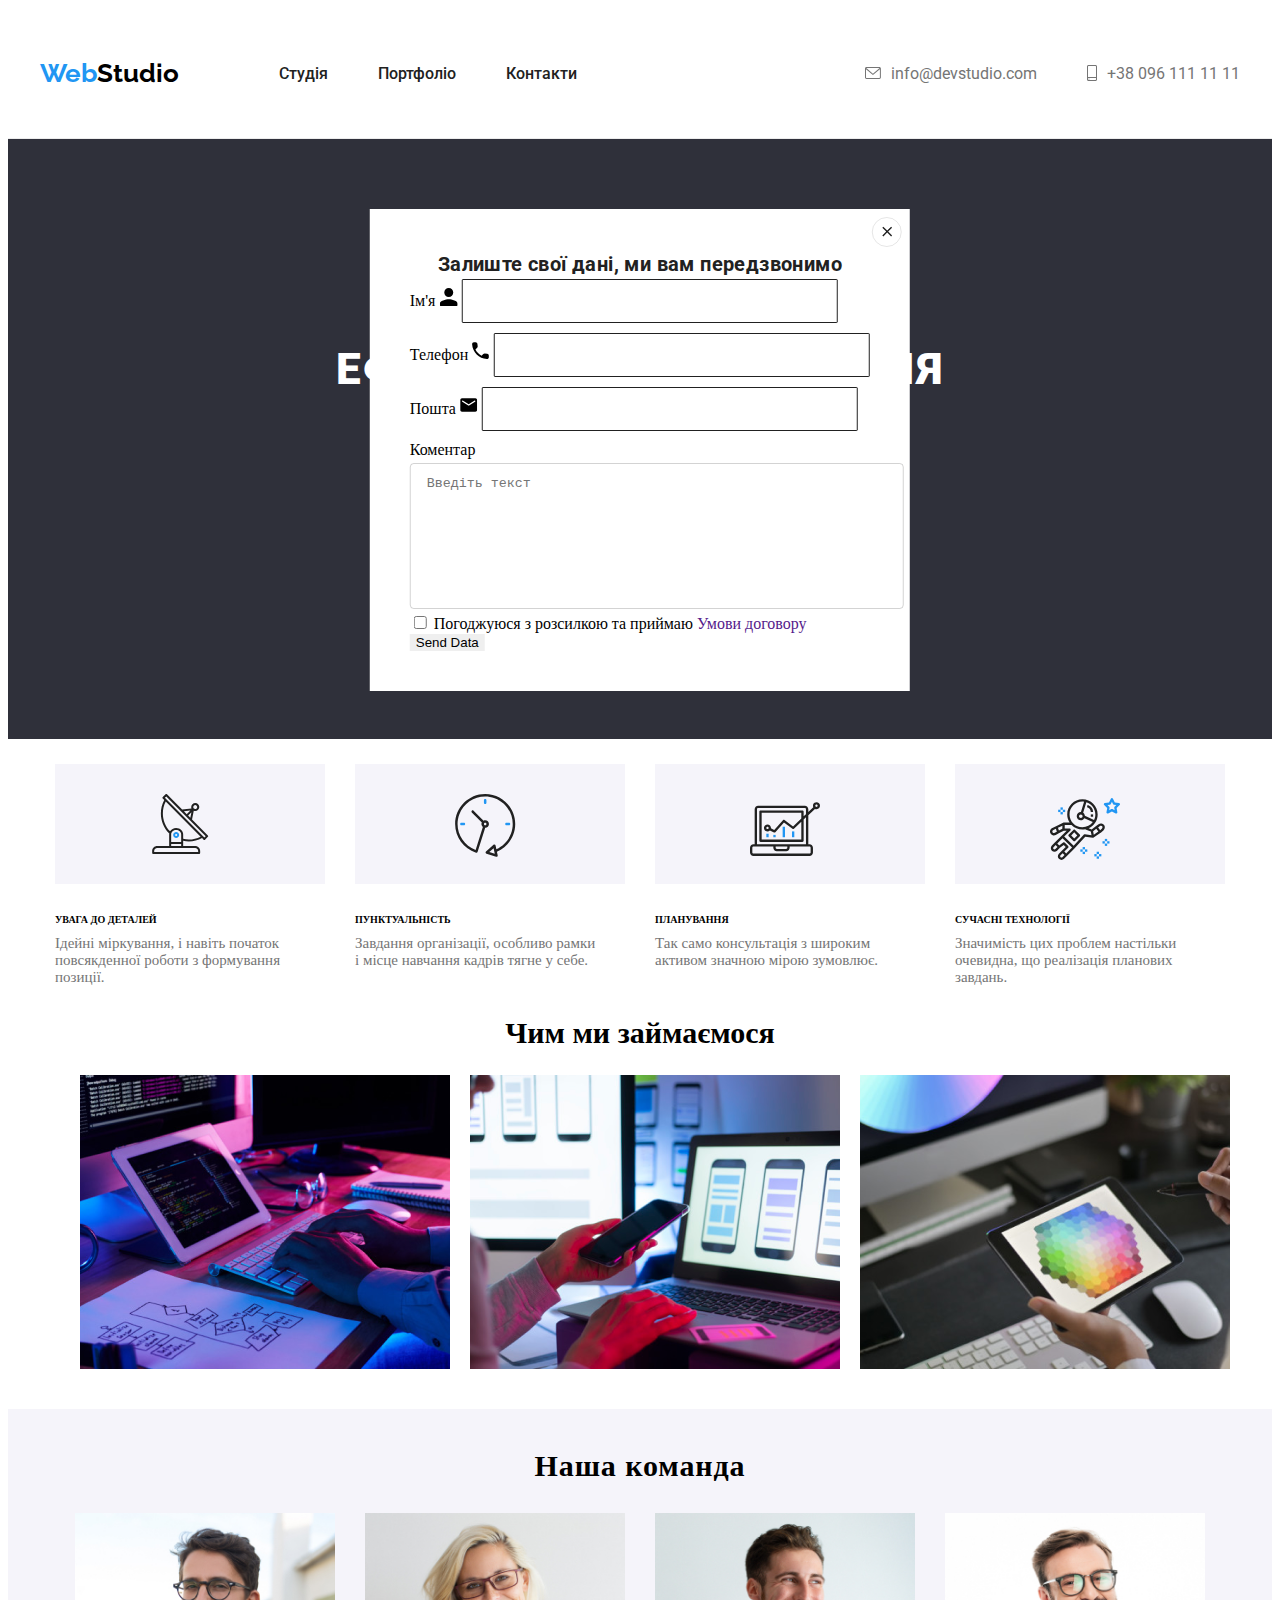
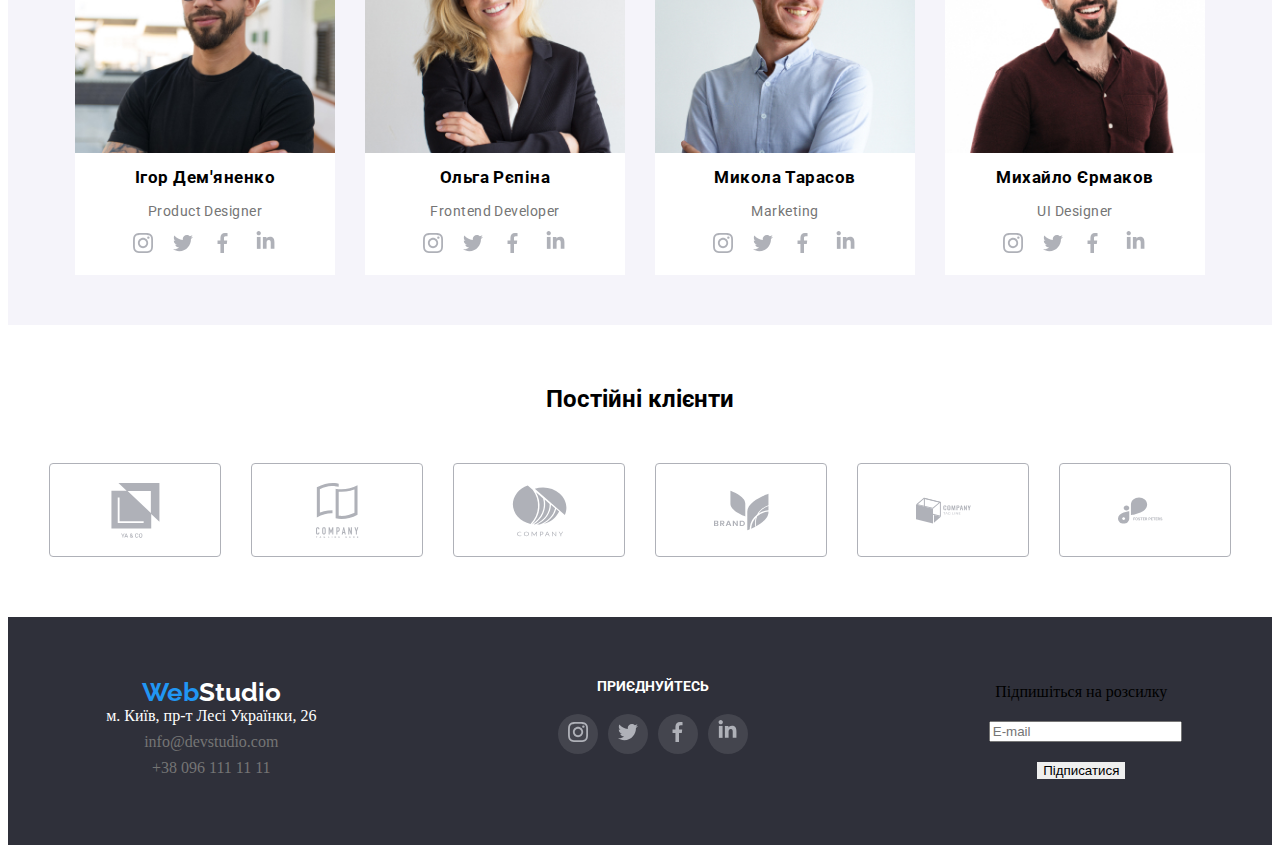
==== commit 654bfe85: "sus" ====
--- a/index.html
+++ b/index.html
@@ -34,19 +34,19 @@
                     </svg>+38 096 111 11 11</a>
             </li>
         </ul>
-        <button class="mob-menu-btn">
+        <button class="mob-menu-open-btn">
             <svg width="40" height="40">
                 <use href="./symbol-defs.svg#icon-menu"></use>
             </svg>
         </button>
             </div>
         </div>
-        <div class="mob-menu is-hidden">
+        <!-- <div class="mob-menu is-hidden">
             <div class="container mob-menu-container">
                 <div class="mob-menu-top">
-                    <button type="button" class="menu-close-btn">
-                        <svg width="18" height="18">
-                            <use href=""></use>
+                    <button type="button" class="mob-menu-close-btn">
+                        <svg width="40" height="40">
+                            <use href="./symbol-defs.svg#icon-close-black"></use>
                         </svg>
                     </button>
                     <nav class="mob-menu-nav">
@@ -65,17 +65,17 @@
                 </div>
                 <div class="mob-menu-button">
                     <ul class="mob-menu-contact-list">
-                        <li class="mob-menu-contact-tel"><a href=""></a></li>
-                        <li class="mob-menu-contact-mail"><a href=""></a></li>
+                        <li class="mob-menu-contact-list-item-tel"><a class="mob-menu-contact-list-link-tel" href="">+38 096 111 11 11</a></li>
+                        <li class="mob-menu-contact-list-item-mail"><a class="mob-menu-contact-list-link-mail" href="">info@devstudio.com</a></li>
                     </ul>
                     <ul class="mob-menu-social-list">
-                        <li class="mob-memu-social-list-item"><a href="" class="mob-memu-social-list-link"></a></li>
-                        <li class="mob-memu-social-list-item"><a href="" class="mob-memu-social-list-link"></a></li>
-                        <li class="mob-memu-social-list-item"><a href="" class="mob-memu-social-list-link"></a></li>
-                        <li class="mob-memu-social-list-item"><a href="" class="mob-memu-social-list-link"></a></li>
+                        <li class="mob-memu-social-list-item"><a href="" class="mob-memu-social-list-link">Instagram</a></li>
+                        <li class="mob-memu-social-list-item"><a href="" class="mob-memu-social-list-link">Twitter</a></li>
+                        <li class="mob-memu-social-list-item"><a href="" class="mob-memu-social-list-link">Facebook</a></li>
+                        <li class="mob-memu-social-list-item"><a href="" class="mob-memu-social-list-link">LinkedIn</a></li>
                     </ul>
                 </div>
-            </div>
+            </div> -->
         </div>
     </header>
     <main class="main">
@@ -333,20 +333,18 @@
             </form>
         </div>
     </footer>
-    <!-- <div class="modal"> data-modal>
-        <div class="is-hidden">
-            <button class="btn-modal-close">
-                <svg width="18" height="18">
+    <div class="is-hidden">
+    <div class="modal" data-modal>
+            <button class="btn-modal-close" data-modal-close>
+                <svg class="modal-icon-close" width="18" height="18">
                     <use href="./symbol-defs.svg#icon-close-black"></use>
                 </svg>
             </button>
             <p class="modal-title">Залиште свої дані, ми вам передзвонимо</p>
-            <button class="btn">
-            </button>
             <label for="" class="form-modal-label">
                 <span class="fomr-modal-span">Ім'я</span>
-                <span>
-                <svg>
+                <span class="modal-span">
+                <svg class="modal-icon" width="18" height="18"> 
                     <use href="./symbol-defs.svg#icon-Vector-1"></use>
                 </svg>
                 <input type="text" class="form-modal-input">
@@ -354,8 +352,8 @@
             </label>
             <label for="" class="form-modal-label">
                 <span class="fomr-modal-span">Телефон</span>
-                <span>
-                    <svg>
+                <span class="modal-span">
+                    <svg class="modal-icon" width="18" height="18">
                         <use href="./symbol-defs.svg#icon-Vector-2"></use>
                     </svg>
                     <input type="text" class="form-modal-input">
@@ -363,17 +361,25 @@
             </label>
             <label for="" class="form-modal-label">
                 <span class="fomr-modal-span">Пошта</span>
-                <span>
-                    <svg>
+                <span class="modal-span">
+                    <svg class="modal-icon" width="18" height="18">
                         <use href="./symbol-defs.svg#icon-Vector-3"></use>
                     </svg>
                     <input type="email" class="form-modal-input">
                 </span>
             </label>
-            <label for="" class="fomr-modal-lebel"></label>
+            <label for="" class="fomr-modal-lebel">
+                <span class="fomr-modal-span">Коментар</span>
+                <textarea name="" id="" class="form-modal-textarea" placeholder="Введіть текст"></textarea>
+            </label>
+        <div class="privacy">
+            <input type="checkbox" name="user-privacy" class="privacy-input" required>
+            <span class="privacy-span">Погоджуюся з розсилкою та приймаю <a href="" class="privacy-link">Умови договору</a></span>
         </div>
-    </div> -->
+            <button type="submit" class="modal-submit">Send Data</button>
+        </div> 
+    </div>
     <script src="./js/modal.js"></script>
-    <script src="./js/mob-menu.js"></script>
+    <!-- <script src="./js/mob-menu.js"></script> -->
 </body>
 </html>--- a/css/main.min.css
+++ b/css/main.min.css
@@ -1 +1 @@
-ul{margin:0;list-style:none;padding:0}h1,h2,h3,h4,h5,h6,p{margin:0}a{text-decoration:none}button{border:none;cursor:pointer}address{font-style:normal}img{display:block}textarea{resize:none}.header{padding:25px 0;border-bottom:1px solid #ececec}.header-container{display:-webkit-box;display:-ms-flexbox;display:flex;gap:93px;-webkit-box-align:center;-ms-flex-align:center;align-items:center}.header-wrapper{display:-webkit-box;display:-ms-flexbox;display:flex;-webkit-box-align:center;-ms-flex-align:center;align-items:center;-webkit-box-pack:center;-ms-flex-pack:center;justify-content:center;height:80px;gap:100px}.logo{font-family:"Raleway",sans-serif;font-weight:700;font-size:26px;color:#000;text-decoration:none}.web{font-family:"Raleway",sans-serif;font-weight:700;font-size:26px;color:#2196f3}.nav-list{display:none;gap:50px}@media screen and (min-width: 767px){.nav-list{display:-webkit-box;display:-ms-flexbox;display:flex;gap:50px}}.nav-list-item{font-family:"Roboto";color:#000}.nav-list-link{font-family:"Roboto";font-weight:500;text-decoration:none;color:#212121}.nav-list-link:hover{color:#2196f3}.contact-list{display:none}@media screen and (min-width: 767px){.contact-list{display:-webkit-box;display:-ms-flexbox;display:flex;-webkit-box-orient:vertical;-webkit-box-direction:normal;-ms-flex-direction:column;flex-direction:column;gap:10px;margin-left:auto}}@media screen and (min-width: 1199px){.contact-list{-webkit-box-orient:horizontal;-webkit-box-direction:normal;-ms-flex-direction:row;flex-direction:row;gap:50px}}.contact-list-link{display:-webkit-box;display:-ms-flexbox;display:flex;-webkit-box-align:center;-ms-flex-align:center;align-items:center;gap:10px;font-family:"Roboto",sans-serif;color:#757575}.contact-list-link:hover{color:#2196f3}.contact-list-item{display:-webkit-box;display:-ms-flexbox;display:flex;color:#000}.contact-list-item:hover{color:#2196f3}.contact-list-icon{fill:currentColor}.mob-menu-btn{background:rgba(0,0,0,0)}@media screen and (min-width: 1199px){.mob-menu-btn{display:none}}@media screen and (min-width: 767px){.mob-menu-btn{display:none}}.hero{background-color:#2f303a;padding:118px 0}@media screen and (min-width: 1199px){.hero{padding:200px 0}}.hero-title{font-family:Roboto;font-weight:900;line-height:42px;letter-spacing:.06em;text-align:center;color:#fff;text-transform:uppercase;margin:0 auto;margin-bottom:30px;max-width:360;font-size:26px}@media screen and (min-width: 1199px){.hero-title{font-size:44px;max-width:696px;line-height:60px}}.hero-btn{display:block;width:216px;height:50px;font-size:16px;font-weight:700;line-height:1.9;letter-spacing:.06em;text-align:center;margin:0 auto;border-radius:4px;color:#fff;background-color:#2196f3}.team{background-color:#f5f4fa}.team-title{display:-webkit-box;display:-ms-flexbox;display:flex;-webkit-box-align:center;-ms-flex-align:center;align-items:center;-webkit-box-pack:center;-ms-flex-pack:center;justify-content:center;text-align:center;margin-top:40px;padding-top:40px;font-size:30px;font-weight:700;letter-spacing:.03em}.team-list{margin-top:30px;padding-bottom:50px}@media screen and (min-width: 767px){.team-list{display:-webkit-box;display:-ms-flexbox;display:flex;-ms-flex-wrap:wrap;flex-wrap:wrap;-webkit-box-pack:center;-ms-flex-pack:center;justify-content:center;-webkit-box-align:center;-ms-flex-align:center;align-items:center;gap:30px}}@media screen and (min-width: 1199px){.team-list{display:-webkit-box;display:-ms-flexbox;display:flex;gap:30px}}.team-list-item{font-family:Roboto;font-size:16px;font-weight:500px;line-height:18.75px;letter-spacing:.03em;text-align:center;background-color:#fff}.team-list-img{width:260px;height:240px}.team-list-title{text-align:center;font-size:17px;margin-top:15px;margin-bottom:15px}.team-list-text{text-align:center;font-size:14px;color:#757575;margin-bottom:10px}.team-list-contact{display:-webkit-box;display:-ms-flexbox;display:flex;-webkit-box-pack:center;-ms-flex-pack:center;justify-content:center;-webkit-box-align:center;-ms-flex-align:center;align-items:center;gap:20px;margin-bottom:15px}.features{margin-top:25px}@media screen and (min-width: 768px){.features-list{display:-webkit-box;display:-ms-flexbox;display:flex;-ms-flex-wrap:wrap;flex-wrap:wrap;gap:30px;-webkit-box-pack:center;-ms-flex-pack:center;justify-content:center}}@media screen and (min-width: 1199px){.features-list{display:-webkit-box;display:-ms-flexbox;display:flex;-webkit-box-pack:center;-ms-flex-pack:center;justify-content:center;gap:30px}}.features-list-item{margin-bottom:30px}.features-list-text{color:#757575;font-size:15px}.features-list-title{margin-bottom:10px;font-size:10px;margin-top:30px}.features-list-box{-webkit-box-align:center;-ms-flex-align:center;align-items:center;-webkit-box-pack:center;-ms-flex-pack:center;justify-content:center;background-color:#f5f4fa;width:270px;height:120px}.features-icon{margin-top:11%;margin-left:35%}.container{padding-left:15px;padding-right:15px;margin:0 auto}@media screen and (min-width: 768px){.container{width:768px}}@media screen and (min-width: 1199px){.container{width:1200px}}.clients{padding:60px 0}.clients-title{text-align:center;-webkit-box-pack:center;-ms-flex-pack:center;justify-content:center;margin-bottom:50px;font-family:"Roboto",sans-serif}.brands{-webkit-box-pack:center;-ms-flex-pack:center;justify-content:center;display:-webkit-box;display:-ms-flexbox;display:flex;gap:30px;-ms-flex-wrap:wrap;flex-wrap:wrap}.brands-link{display:-webkit-box;display:-ms-flexbox;display:flex;width:170px;height:92px;border-radius:4px;border:1px solid #afb1b8;background-color:#fff;-webkit-box-pack:center;-ms-flex-pack:center;justify-content:center;-webkit-box-align:center;-ms-flex-align:center;align-items:center;color:#afb1b8;-webkit-transition:.2s;transition:.2s}.brands-link:hover{color:#2196f3;border:1px solid #2196f3}.brands-icon{fill:#afb1b8}.brands-icon:hover{fill:#2196f3}.work{display:none}@media screen and (min-width: 1199px){.work{display:block}}.work-title{text-align:center;font-size:30px}.work-list{display:-webkit-box;display:-ms-flexbox;display:flex;list-style:none;-webkit-box-pack:center;-ms-flex-pack:center;justify-content:center;-webkit-box-align:center;-ms-flex-align:center;align-items:center;padding-left:10px;margin-top:25px}.work-list-item{padding-left:20px}.footer{background-color:#2f303a;padding:60px 0}@media screen and (min-width: 767px){.footer-container{display:-webkit-box;display:-ms-flexbox;display:flex;gap:70px}}@media screen and (min-width: 767px){.footer-wrap{display:-webkit-box;display:-ms-flexbox;display:flex;gap:175px;-webkit-box-pack:center;-ms-flex-pack:center;justify-content:center;-webkit-box-align:center;-ms-flex-align:center;align-items:center}}.footer-logo{color:#fff}.footer-list{list-style:none}.footer-list-item{margin-bottom:8px}.footer-list-link1{text-decoration:none;color:#fff}.footer-list-link2{text-decoration:none;color:#757575}.footer-info{margin:0 auto;text-align:center}.social-list-item{display:-webkit-box;display:-ms-flexbox;display:flex;border-radius:50%;background-color:rgba(255,255,255,.1);width:40px;height:40px;-webkit-box-align:center;-ms-flex-align:center;align-items:center;-webkit-box-pack:center;-ms-flex-pack:center;justify-content:center}.footer-list-item{margin-bottom:8px}.footer-form{margin:0 auto;text-align:center}.footer-input{display:block;width:100%;margin-top:20px}.footer-button{margin:0 auto;margin-top:20px}.social-title{font-family:"Roboto",sans-serif;font-weight:700;font-size:14px;color:#fff;text-transform:uppercase;margin-bottom:20px;text-align:center}.social-list{display:-webkit-box;display:-ms-flexbox;display:flex;-webkit-box-pack:center;-ms-flex-pack:center;justify-content:center;-webkit-box-align:center;-ms-flex-align:center;align-items:center;gap:10px;padding-bottom:30px}.social-list-link{width:44px;height:44px;display:-webkit-box;display:-ms-flexbox;display:flex;-webkit-box-pack:center;-ms-flex-pack:center;justify-content:center;-webkit-box-align:center;-ms-flex-align:center;align-items:center;color:#757575}.social-list-link:hover{color:#fff;background-color:#2196f3;border-radius:50%}.social-list-icon{fill:currentColor}.portfolio{padding:94px 0}.portfolio-bar{display:-webkit-box;display:-ms-flexbox;display:flex;-webkit-box-pack:start;-ms-flex-pack:start;justify-content:flex-start;gap:8px;margin-bottom:50px;-ms-flex-wrap:wrap;flex-wrap:wrap}@media screen and (min-width: 768px){.portfolio-bar{-webkit-box-pack:center;-ms-flex-pack:center;justify-content:center}}.portfolio-button{border-radius:4px;letter-spacing:.03em;color:#000;background-color:#f5f4fa;padding:6px 25px;font-size:16px}.modal{position:fixed;left:0;top:0;width:100%;height:100vh;z-index:100}.is-hidden{max-width:500px;padding:45px;z-index:1}.form-modal-span{display:block;margin-bottom:4px}.btn-modal-close{position:fixed;right:8px;top:8px;display:-webkit-box;display:-ms-flexbox;display:flex;width:30px;height:30px;-webkit-box-pack:center;-ms-flex-pack:center;justify-content:center;-webkit-box-align:center;-ms-flex-align:center;align-items:center;background-color:rgba(0,0,0,0);border-radius:50%;border:1px solid rgba(0,0,0,.1)}.btn-modal-close:hover{color:#2196f3}.modal-close-icon{fill:currentColor}.mob-menu{position:fixed;z-index:1;top:0;left:0;background-color:#fff;width:100vw;height:100vh;padding:48px 40px}.mob-menu-container{height:100%;display:-webkit-box;display:-ms-flexbox;display:flex;-webkit-box-orient:vertical;-webkit-box-direction:normal;-ms-flex-direction:column;flex-direction:column;-webkit-box-pack:justify;-ms-flex-pack:justify;justify-content:space-between}/*# sourceMappingURL=main.min.css.map */+ul{margin:0;list-style:none;padding:0}h1,h2,h3,h4,h5,h6,p{margin:0}a{text-decoration:none}button{border:none;cursor:pointer}address{font-style:normal}img{display:block}textarea{resize:none}.header{padding:25px 0;border-bottom:1px solid #ececec}.header-container{display:-webkit-box;display:-ms-flexbox;display:flex;gap:93px;-webkit-box-align:center;-ms-flex-align:center;align-items:center}.header-wrapper{display:-webkit-box;display:-ms-flexbox;display:flex;-webkit-box-align:center;-ms-flex-align:center;align-items:center;-webkit-box-pack:center;-ms-flex-pack:center;justify-content:center;height:80px;gap:100px}.logo{font-family:"Raleway",sans-serif;font-weight:700;font-size:26px;color:#000;text-decoration:none}.web{font-family:"Raleway",sans-serif;font-weight:700;font-size:26px;color:#2196f3}.nav-list{display:none;gap:50px}@media screen and (min-width: 767px){.nav-list{display:-webkit-box;display:-ms-flexbox;display:flex;gap:50px}}.nav-list-item{font-family:"Roboto";color:#000}.nav-list-link{position:relative;font-family:"Roboto";font-weight:500;text-decoration:none;color:#212121}.nav-list-link:hover{color:#2196f3}.nav-list-link::after{content:"";position:absolute;left:0;right:0;bottom:0;height:2px;background-color:#2196f3;-webkit-transform:scaleX(0);transform:scaleX(0);-webkit-transform-origin:bottom right;transform-origin:bottom right;-webkit-transition:trasform .3s ease-out;transition:trasform .3s ease-out}.contact-list{color:#757575}@media screen and (min-width: 767px){.contact-list{display:-webkit-box;display:-ms-flexbox;display:flex;-webkit-box-orient:vertical;-webkit-box-direction:normal;-ms-flex-direction:column;flex-direction:column;gap:10px;margin-left:auto}}@media screen and (min-width: 1199px){.contact-list{-webkit-box-orient:horizontal;-webkit-box-direction:normal;-ms-flex-direction:row;flex-direction:row;gap:50px}}.contact-list-link{display:-webkit-box;display:-ms-flexbox;display:flex;-webkit-box-align:center;-ms-flex-align:center;align-items:center;gap:10px;font-family:"Roboto",sans-serif;color:inherit}.contact-list-link:hover{color:#2196f3}.contact-list-link:hover .contact-list-icon{fill:currentColor}.mob-menu-open-btn{background-color:rgba(0,0,0,0)}@media screen and (min-width: 767px){.mob-menu-open-btn{display:none}}.mob-menu-close-btn{background-color:rgba(0,0,0,0);top:10px;left:15px;margin:0 auto}.hero{background-color:#2f303a;padding:118px 0}@media screen and (min-width: 1199px){.hero{padding:200px 0}}.hero-title{font-family:Roboto;font-weight:900;line-height:42px;letter-spacing:.06em;text-align:center;color:#fff;text-transform:uppercase;margin:0 auto;margin-bottom:30px;max-width:360;font-size:26px}@media screen and (min-width: 1199px){.hero-title{font-size:44px;max-width:696px;line-height:60px}}.hero-btn{display:block;width:216px;height:50px;font-size:16px;font-weight:700;line-height:1.9;letter-spacing:.06em;text-align:center;margin:0 auto;border-radius:4px;color:#fff;background-color:#2196f3}.team{background-color:#f5f4fa}.team-title{display:-webkit-box;display:-ms-flexbox;display:flex;-webkit-box-align:center;-ms-flex-align:center;align-items:center;-webkit-box-pack:center;-ms-flex-pack:center;justify-content:center;text-align:center;margin-top:40px;padding-top:40px;font-size:30px;font-weight:700;letter-spacing:.03em}.team-list{margin-top:30px;padding-bottom:50px}@media screen and (min-width: 767px){.team-list{display:-webkit-box;display:-ms-flexbox;display:flex;-ms-flex-wrap:wrap;flex-wrap:wrap;-webkit-box-pack:center;-ms-flex-pack:center;justify-content:center;-webkit-box-align:center;-ms-flex-align:center;align-items:center;gap:30px}}@media screen and (min-width: 1199px){.team-list{display:-webkit-box;display:-ms-flexbox;display:flex;gap:30px}}.team-list-item{font-family:Roboto;font-size:16px;font-weight:500px;line-height:18.75px;letter-spacing:.03em;text-align:center;background-color:#fff}.team-list-img{width:260px;height:240px}.team-list-title{text-align:center;font-size:17px;margin-top:15px;margin-bottom:15px}.team-list-text{text-align:center;font-size:14px;color:#757575;margin-bottom:10px}.team-list-contact{display:-webkit-box;display:-ms-flexbox;display:flex;-webkit-box-pack:center;-ms-flex-pack:center;justify-content:center;-webkit-box-align:center;-ms-flex-align:center;align-items:center;gap:20px;margin-bottom:15px}.team-link{border-radius:50%;width:25px;height:25px}.team-link:hover{background-color:#2196f3}.features{margin-top:25px}@media screen and (min-width: 768px){.features-list{display:-webkit-box;display:-ms-flexbox;display:flex;-ms-flex-wrap:wrap;flex-wrap:wrap;gap:30px;-webkit-box-pack:center;-ms-flex-pack:center;justify-content:center}}@media screen and (min-width: 1199px){.features-list{display:-webkit-box;display:-ms-flexbox;display:flex;-webkit-box-pack:center;-ms-flex-pack:center;justify-content:center;gap:30px}}.features-list-item{margin-bottom:30px}.features-list-text{color:#757575;font-size:15px}.features-list-title{margin-bottom:10px;font-size:10px;margin-top:30px}.features-list-box{-webkit-box-align:center;-ms-flex-align:center;align-items:center;-webkit-box-pack:center;-ms-flex-pack:center;justify-content:center;background-color:#f5f4fa;width:270px;height:120px}.features-icon{margin-top:11%;margin-left:35%}.container{padding-left:15px;padding-right:15px;margin:0 auto}@media screen and (min-width: 768px){.container{width:768px}}@media screen and (min-width: 1199px){.container{width:1200px}}.clients{padding:60px 0}.clients-title{text-align:center;-webkit-box-pack:center;-ms-flex-pack:center;justify-content:center;margin-bottom:50px;font-family:"Roboto",sans-serif}.brands{-webkit-box-pack:center;-ms-flex-pack:center;justify-content:center;display:-webkit-box;display:-ms-flexbox;display:flex;gap:30px;-ms-flex-wrap:wrap;flex-wrap:wrap}.brands-link{display:-webkit-box;display:-ms-flexbox;display:flex;width:170px;height:92px;border-radius:4px;border:1px solid #afb1b8;background-color:#fff;-webkit-box-pack:center;-ms-flex-pack:center;justify-content:center;-webkit-box-align:center;-ms-flex-align:center;align-items:center;color:#afb1b8;-webkit-transition:.2s;transition:.2s}.brands-link:hover{color:#2196f3;border:1px solid #2196f3}.brands-icon{fill:currentColor}.work{display:none}@media screen and (min-width: 1199px){.work{display:block}}.work-title{text-align:center;font-size:30px}.work-list{display:-webkit-box;display:-ms-flexbox;display:flex;list-style:none;-webkit-box-pack:center;-ms-flex-pack:center;justify-content:center;-webkit-box-align:center;-ms-flex-align:center;align-items:center;padding-left:10px;margin-top:25px}.work-list-item{padding-left:20px}.footer{background-color:#2f303a;padding:60px 0}@media screen and (min-width: 767px){.footer-container{display:-webkit-box;display:-ms-flexbox;display:flex;gap:70px}}@media screen and (min-width: 767px){.footer-wrap{display:-webkit-box;display:-ms-flexbox;display:flex;gap:175px;-webkit-box-pack:center;-ms-flex-pack:center;justify-content:center;-webkit-box-align:center;-ms-flex-align:center;align-items:center}}.footer-logo{color:#fff}.footer-list{list-style:none}.footer-list-item{margin-bottom:8px}.footer-list-link1{text-decoration:none;color:#fff}.footer-list-link2{text-decoration:none;color:#757575}.footer-info{margin:0 auto;text-align:center}.social-list-item{display:-webkit-box;display:-ms-flexbox;display:flex;border-radius:50%;background-color:rgba(255,255,255,.1);width:40px;height:40px;-webkit-box-align:center;-ms-flex-align:center;align-items:center;-webkit-box-pack:center;-ms-flex-pack:center;justify-content:center}.footer-list-item{margin-bottom:8px}.footer-form{margin:0 auto;text-align:center}.footer-input{display:block;width:100%;margin-top:20px}.footer-button{margin:0 auto;margin-top:20px}.social-title{font-family:"Roboto",sans-serif;font-weight:700;font-size:14px;color:#fff;text-transform:uppercase;margin-bottom:20px;text-align:center}.social-list{display:-webkit-box;display:-ms-flexbox;display:flex;-webkit-box-pack:center;-ms-flex-pack:center;justify-content:center;-webkit-box-align:center;-ms-flex-align:center;align-items:center;gap:10px;padding-bottom:30px}.social-list-link{width:44px;height:44px;display:-webkit-box;display:-ms-flexbox;display:flex;-webkit-box-pack:center;-ms-flex-pack:center;justify-content:center;-webkit-box-align:center;-ms-flex-align:center;align-items:center;color:gray}.social-list-link:hover{color:#fff;background-color:#2196f3;border-radius:50%}.social-list-icon{fill:currentColor}.portfolio{padding:94px 0}.portfolio-bar{display:-webkit-box;display:-ms-flexbox;display:flex;-webkit-box-pack:start;-ms-flex-pack:start;justify-content:flex-start;gap:8px;margin-bottom:50px;-ms-flex-wrap:wrap;flex-wrap:wrap}@media screen and (min-width: 768px){.portfolio-bar{-webkit-box-pack:center;-ms-flex-pack:center;justify-content:center}}.portfolio-button{border-radius:4px;letter-spacing:.03em;color:#000;background-color:#f5f4fa;padding:6px 25px;font-size:16px}.portfolio-content{display:-webkit-box;display:-ms-flexbox;display:flex;-ms-flex-wrap:wrap;flex-wrap:wrap;-webkit-box-pack:center;-ms-flex-pack:center;justify-content:center;-webkit-box-align:center;-ms-flex-align:center;align-items:center;gap:30px}.portfolio-content-item{border:1px solid #eee}.modal{position:absolute;top:50%;left:50%;min-width:450px;padding:40px;background-color:#fff;-webkit-transform:translate(-50%, -50%);transform:translate(-50%, -50%)}.modal-title{font-family:Roboto;font-size:20px;font-weight:700;line-height:30px;letter-spacing:.02em;text-align:center;color:#212121}.modal-btn{width:200px;height:50px;border-radius:4px;background-color:#2169f3;color:#fff;cursor:pointer;display:block;margin:0 auto}.form-modal-label{display:block;margin-bottom:10px}.form-modal-input{width:370px;height:40px;border-radius:1px;border:1px solid #212121}.form-modal-span{display:block;margin-bottom:4px}.form-modal-textarea{resize:none;margin-top:4px;padding:12px 16px 12px 16px;width:100%;height:120px;color:#000;border-radius:4px;background-color:rgba(0,0,0,0);border:1px solid rgba(33,33,33,.2)}.btn-modal-close{color:#212121;position:fixed;right:8px;top:8px;display:-webkit-box;display:-ms-flexbox;display:flex;width:30px;height:30px;-webkit-box-pack:center;-ms-flex-pack:center;justify-content:center;-webkit-box-align:center;-ms-flex-align:center;align-items:center;background-color:rgba(0,0,0,0);border-radius:50%;border:1px solid rgba(0,0,0,.1)}.modal-span{position:relative}.modal-icon-close{fill:currentColor}.backdrop.is-hidden{opacity:0;pointer-events:none}.backdrop{position:fixed;top:0;left:0;width:100%;height:100%;background-color:rgba(0,0,0,.5);opacity:1}/*# sourceMappingURL=main.min.css.map */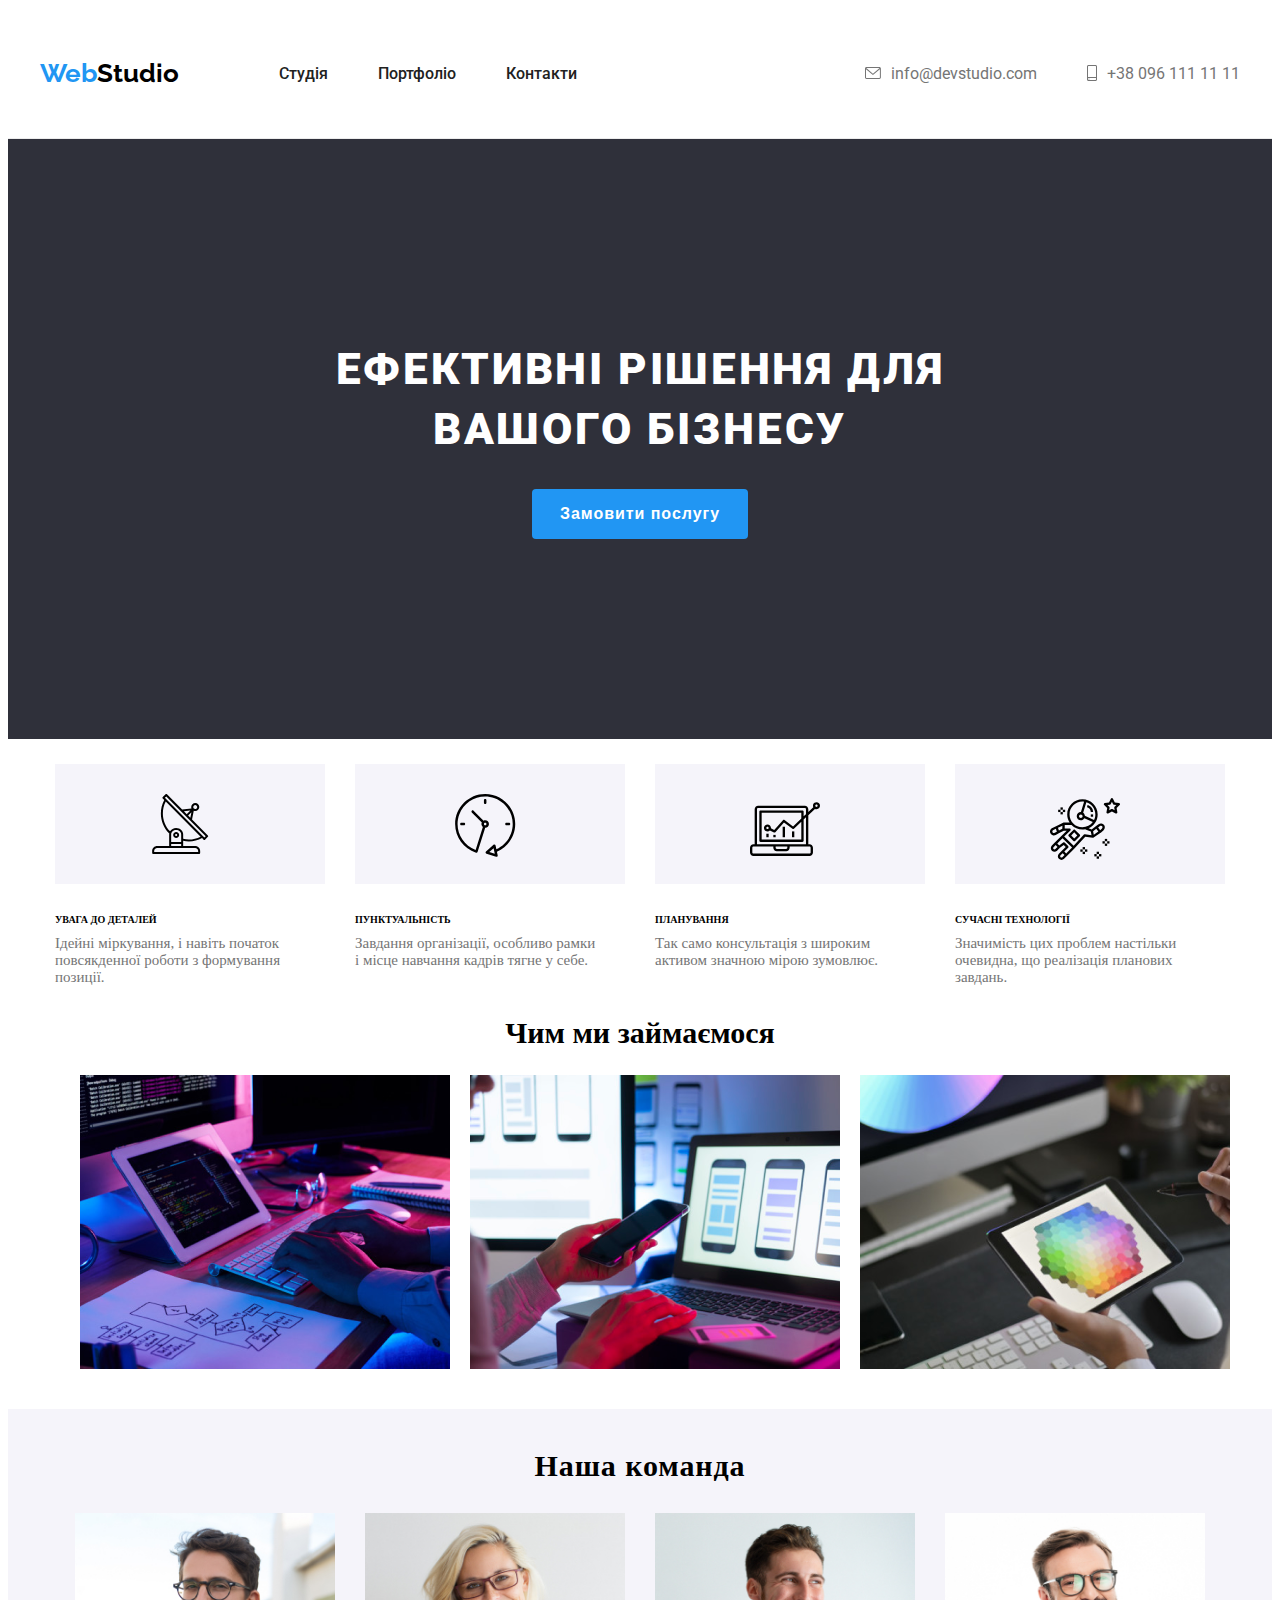
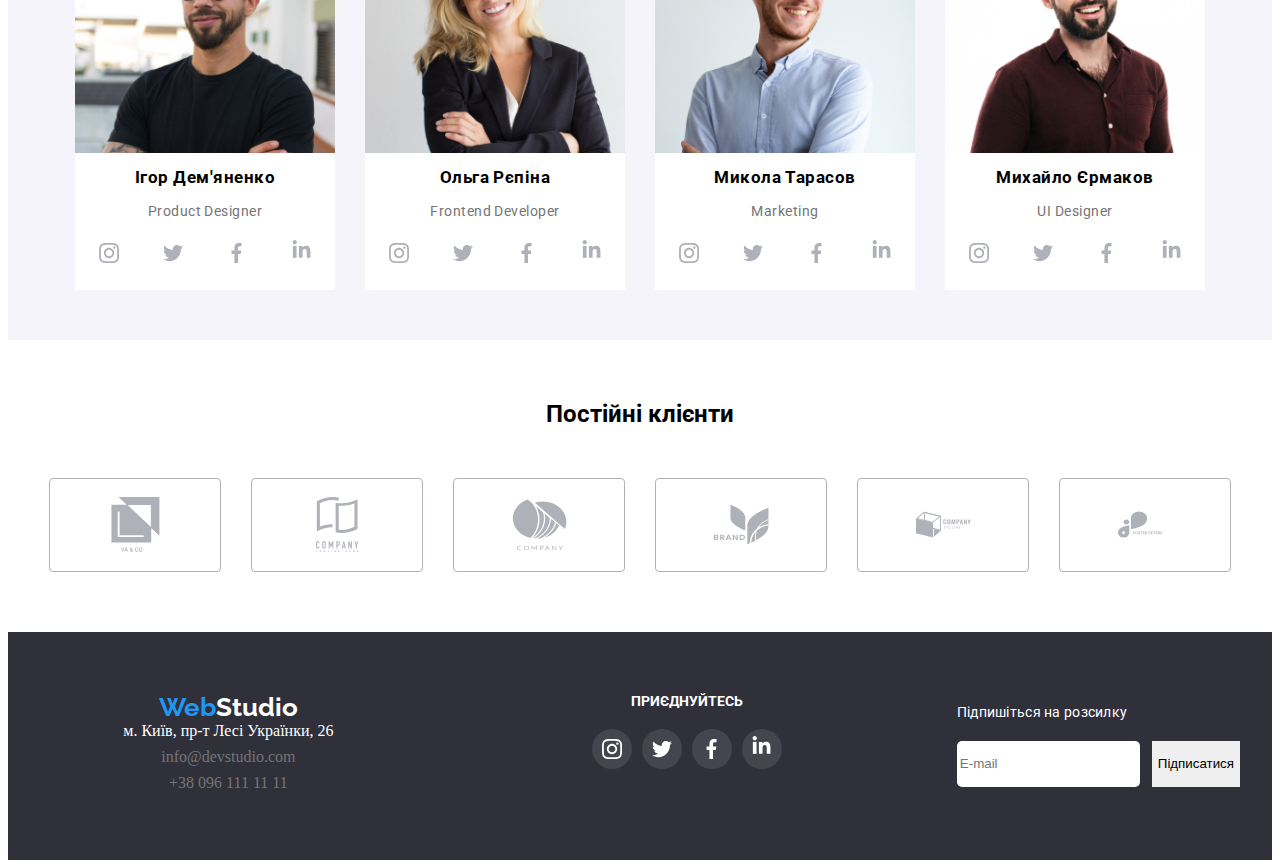
==== commit b73493f6: "cc" ====
--- a/index.html
+++ b/index.html
@@ -40,8 +40,7 @@
             </svg>
         </button>
             </div>
-        </div>
-        <!-- <div class="mob-menu is-hidden">
+       <div class="mob-menu is-hidden">
             <div class="container mob-menu-container">
                 <div class="mob-menu-top">
                     <button type="button" class="mob-menu-close-btn">
@@ -52,10 +51,10 @@
                     <nav class="mob-menu-nav">
                         <ul class="mob-menu-nav-list">
                             <li class="mob-menu-nav-list-item">
-                                <a href="" class="mob-menu-nav-list-link">Студія</a>
+                                <a href="./index.html" class="mob-menu-nav-list-link">Студія</a>
                             </li>
                             <li class="mob-menu-nav-list-item">
-                                <a href="" class="mob-menu-nav-list-link">Портфоліо</a>
+                                <a href="./portfolio.html" class="mob-menu-nav-list-link">Портфоліо</a>
                             </li>
                             <li class="mob-menu-nav-list-item">
                                 <a href="" class="mob-menu-nav-list-link">Контакти</a>
@@ -75,8 +74,9 @@
                         <li class="mob-memu-social-list-item"><a href="" class="mob-memu-social-list-link">LinkedIn</a></li>
                     </ul>
                 </div>
-            </div> -->
+            </div>
         </div>
+    </div>
     </header>
     <main class="main">
             <section class="hero">
@@ -146,23 +146,23 @@
                         <h3 class="team-list-title">Ігор Дем'яненко</h3>
                         <p class="team-list-text">Product Designer</p>
                         <ul class="team-list-contact">
-                            <li class="team-list-contact-item"><a href="" class="team-link">
-                                <svg width="20" height="20" class="team-svg">
+                            <li class="team-list-contact-item"><a href="" class="team-list-contact-link">
+                                <svg width="20" height="20" class="team-list-contact-icon">
                                     <use href="./symbol-defs.svg#icon-instagram"></use>
                                 </svg>
                             </a></li>
-                            <li class="team-list-contact-item"><a href="" class="team-link">
-                                <svg width="20" height="20" class="team-svg">
+                            <li class="team-list-contact-item"><a href="" class="team-list-contact-link">
+                                <svg width="20" height="20" class="team-list-contact-icon">
                                     <use href="./symbol-defs.svg#icon-twitter"></use>
                                 </svg>
                             </a></li>
-                            <li class="team-list-contact-item"><a href="" class="team-link">
-                                <svg width="20" height="20" class="team-svg">
+                            <li class="team-list-contact-item"><a href="" class="team-list-contact-link">
+                                <svg width="20" height="20" class="team-list-contact-icon">
                                     <use href="./symbol-defs.svg#icon-Vector"></use>
                                 </svg>
                             </a></li>
-                            <li class="team-list-contact-item"><a href="" class="team-link">
-                                <svg width="25" height="25" class="team-svg">
+                            <li class="team-list-contact-item"><a href="" class="team-list-contact-link">
+                                <svg width="25" height="25" class="team-list-contact-icon">
                                     <use href="./symbol-defs.svg#icon-linkedin"></use>
                                 </svg>
                             </a></li>
@@ -173,23 +173,23 @@
                         <h3 class="team-list-title">Ольга Рєпіна</h3>
                         <p class="team-list-text">Frontend Developer</p>
                         <ul class="team-list-contact">
-                            <li class="team-list-contact-item"><a href="" class="team-link">
-                                <svg width="20" height="20" class="team-svg">
+                            <li class="team-list-contact-item"><a href="" class="team-list-contact-link">
+                                <svg width="20" height="20" class="team-list-contact-icon">
                                     <use href="./symbol-defs.svg#icon-instagram"></use>
                                 </svg>
                             </a></li>
-                            <li class="team-list-contact-item"><a href="" class="team-link">
-                                <svg width="20" height="20" class="team-svg">
+                            <li class="team-list-contact-item"><a href="" class="team-list-contact-link">
+                                <svg width="20" height="20" class="team-list-contact-icon">
                                     <use href="./symbol-defs.svg#icon-twitter"></use>
                                 </svg>
                             </a></li>
-                            <li class="team-list-contact-item"><a href="" class="team-link">
-                                <svg width="20" height="20" class="team-svg">
+                            <li class="team-list-contact-item"><a href="" class="team-list-contact-link">
+                                <svg width="20" height="20" class="team-list-contact-icon">
                                     <use href="./symbol-defs.svg#icon-Vector"></use>
                                 </svg>
                             </a></li>
-                            <li class="team-list-contact-item"><a href="" class="team-link">
-                                <svg width="25" height="25" class="team-svg">
+                            <li class="team-list-contact-item"><a href="" class="team-list-contact-link">
+                                <svg width="25" height="25" class="team-list-contact-icon">
                                     <use href="./symbol-defs.svg#icon-linkedin"></use>
                                 </svg>
                             </a></li>
@@ -200,23 +200,23 @@
                         <h3 class="team-list-title">Микола Тарасов</h3>
                         <p class="team-list-text">Marketing</p>
                         <ul class="team-list-contact">
-                            <li class="team-list-contact-item"><a href="" class="team-link">
-                                <svg width="20" height="20" class="team-svg">
+                            <li class="team-list-contact-item"><a href="" class="team-list-contact-link">
+                                <svg width="20" height="20" class="team-list-contact-icon">
                                     <use href="./symbol-defs.svg#icon-instagram"></use>
                                 </svg>
                             </a></li>
-                            <li class="team-list-contact-item"><a href="" class="team-link">
-                                <svg width="20" height="20" class="team-svg">
+                            <li class="team-list-contact-item"><a href="" class="team-list-contact-link">
+                                <svg width="20" height="20" class="team-list-contact-icon">
                                     <use href="./symbol-defs.svg#icon-twitter"></use>
                                 </svg>
                             </a></li>
-                            <li class="team-list-contact-item"><a href="" class="team-link">
-                                <svg width="20" height="20" class="team-svg">
+                            <li class="team-list-contact-item"><a href="" class="team-list-contact-link">
+                                <svg width="20" height="20" class="team-list-contact-icon">
                                     <use href="./symbol-defs.svg#icon-Vector"></use>
                                 </svg>
                             </a></li>
-                            <li class="team-list-contact-item"><a href="" class="team-link">
-                                <svg width="25" height="25" class="team-svg">
+                            <li class="team-list-contact-item"><a href="" class="team-list-contact-link">
+                                <svg width="25" height="25" class="team-list-contact-icon">
                                     <use href="./symbol-defs.svg#icon-linkedin"></use>
                                 </svg>
                             </a></li>
@@ -227,23 +227,23 @@
                         <h3 class="team-list-title">Михайло Єрмаков</h3>
                         <p class="team-list-text">UI Designer</p>
                         <ul class="team-list-contact">
-                            <li class="team-list-contact-item"><a href="" class="team-link">
-                                <svg width="20" height="20" class="team-svg">
+                            <li class="team-list-contact-item"><a href="" class="team-list-contact-link">
+                                <svg width="20" height="20" class="team-list-contact-icon">
                                     <use href="./symbol-defs.svg#icon-instagram"></use>
                                 </svg>
                             </a></li>
-                            <li class="team-list-contact-item"><a href="" class="team-link">
-                                <svg width="20" height="20" class="team-svg">
+                            <li class="team-list-contact-item"><a href="" class="team-list-contact-link">
+                                <svg width="20" height="20" class="team-list-contact-icon">
                                     <use href="./symbol-defs.svg#icon-twitter"></use>
                                 </svg>
                             </a></li>
-                            <li class="team-list-contact-item"><a href="" class="team-link">
-                                <svg width="20" height="20" class="team-svg">
+                            <li class="team-list-contact-item"><a href="" class="team-list-contact-link">
+                                <svg width="20" height="20" class="team-list-contact-icon">
                                     <use href="./symbol-defs.svg#icon-Vector"></use>
                                 </svg>
                             </a></li>
-                            <li class="team-list-contact-item"><a href="" class="team-link">
-                                <svg width="25" height="25" class="team-svg">
+                            <li class="team-list-contact-item"><a href="" class="team-list-contact-link">
+                                <svg width="25" height="25" class="team-list-contact-icon">
                                     <use href="./symbol-defs.svg#icon-linkedin"></use>
                                 </svg>
                             </a></li>
@@ -304,37 +304,40 @@
             <div class="social">
                 <h2 class="social-title">приєднуйтесь</h2>
             <ul class="social-list">
-                <li class="social-list-item"><a href="" class="footer-list-contact-link">
-                    <svg width="20" height="20">
+                <li class="social-list-item"><a href="" class="social-list-link">
+                    <svg width="20" height="20" class="social-list-icon">
                         <use href="./symbol-defs.svg#icon-instagram"></use>
                     </svg>
+                </a>
+            </li>
+                <li class="social-list-item"><a href="" class="social-list-link">
+                    <svg width="20" height="20" class="social-list-icon">
+                        <use href="./symbol-defs.svg#icon-twitter"></use>
+                    </svg>
                 </a></li>
-                <li class="social-list-item"><a href="" class="footer-list-contact-link">
-                    <svg width="20" height="20">
-                        <use href="./symbol-defs.svg#icon-twitter"></use>
+                <li class="social-list-item"><a href="" class="social-list-link">
+                    <svg width="20" height="20" class="social-list-icon">
+                        <use href="./symbol-defs.svg#icon-Vector"></use>
                     </svg>
                 </a></li>
-                <li class="social-list-item"><a href="" class="footer-list-contact-link">
-                    <svg width="20" height="20">
-                        <use href="./symbol-defs.svg#icon-Vector"></use>
-                    </svg>
-                </a></li>
-                <li class="social-list-item"><a href="" class="footer-list-contact-link">
-                    <svg width="25" height="25">
+                <li class="social-list-item"><a href="" class="social-list-link">
+                    <svg width="25" height="25" class="social-list-icon">
                         <use href="./symbol-defs.svg#icon-linkedin"></use>
                     </svg>
                 </a></li>
             </ul>
-            </div> 
+            </div>
+            <div>
+            <p class="footer-form-text">Підпишіться на розсилку</p>
             <form class="footer-form" action="">
-                <p class="footer-input-title">Підпишіться на розсилку</p>
                 <input type="text" class="footer-input" placeholder="E-mail">
                 <button class="footer-button">Підписатися</button>
             </form>
         </div>
+        </div>
     </footer>
-    <div class="is-hidden">
-    <div class="modal" data-modal>
+    <div class="is-hidden backdrop" data-modal>
+    <div class="modal">
             <button class="btn-modal-close" data-modal-close>
                 <svg class="modal-icon-close" width="18" height="18">
                     <use href="./symbol-defs.svg#icon-close-black"></use>
@@ -380,6 +383,6 @@
         </div> 
     </div>
     <script src="./js/modal.js"></script>
-    <!-- <script src="./js/mob-menu.js"></script> -->
+    <script src="./js/mob-menu.js"></script>
 </body>
 </html>--- a/css/main.min.css
+++ b/css/main.min.css
@@ -1 +1 @@
-ul{margin:0;list-style:none;padding:0}h1,h2,h3,h4,h5,h6,p{margin:0}a{text-decoration:none}button{border:none;cursor:pointer}address{font-style:normal}img{display:block}textarea{resize:none}.header{padding:25px 0;border-bottom:1px solid #ececec}.header-container{display:-webkit-box;display:-ms-flexbox;display:flex;gap:93px;-webkit-box-align:center;-ms-flex-align:center;align-items:center}.header-wrapper{display:-webkit-box;display:-ms-flexbox;display:flex;-webkit-box-align:center;-ms-flex-align:center;align-items:center;-webkit-box-pack:center;-ms-flex-pack:center;justify-content:center;height:80px;gap:100px}.logo{font-family:"Raleway",sans-serif;font-weight:700;font-size:26px;color:#000;text-decoration:none}.web{font-family:"Raleway",sans-serif;font-weight:700;font-size:26px;color:#2196f3}.nav-list{display:none;gap:50px}@media screen and (min-width: 767px){.nav-list{display:-webkit-box;display:-ms-flexbox;display:flex;gap:50px}}.nav-list-item{font-family:"Roboto";color:#000}.nav-list-link{position:relative;font-family:"Roboto";font-weight:500;text-decoration:none;color:#212121}.nav-list-link:hover{color:#2196f3}.nav-list-link::after{content:"";position:absolute;left:0;right:0;bottom:0;height:2px;background-color:#2196f3;-webkit-transform:scaleX(0);transform:scaleX(0);-webkit-transform-origin:bottom right;transform-origin:bottom right;-webkit-transition:trasform .3s ease-out;transition:trasform .3s ease-out}.contact-list{color:#757575}@media screen and (min-width: 767px){.contact-list{display:-webkit-box;display:-ms-flexbox;display:flex;-webkit-box-orient:vertical;-webkit-box-direction:normal;-ms-flex-direction:column;flex-direction:column;gap:10px;margin-left:auto}}@media screen and (min-width: 1199px){.contact-list{-webkit-box-orient:horizontal;-webkit-box-direction:normal;-ms-flex-direction:row;flex-direction:row;gap:50px}}.contact-list-link{display:-webkit-box;display:-ms-flexbox;display:flex;-webkit-box-align:center;-ms-flex-align:center;align-items:center;gap:10px;font-family:"Roboto",sans-serif;color:inherit}.contact-list-link:hover{color:#2196f3}.contact-list-link:hover .contact-list-icon{fill:currentColor}.mob-menu-open-btn{background-color:rgba(0,0,0,0)}@media screen and (min-width: 767px){.mob-menu-open-btn{display:none}}.mob-menu-close-btn{background-color:rgba(0,0,0,0);top:10px;left:15px;margin:0 auto}.hero{background-color:#2f303a;padding:118px 0}@media screen and (min-width: 1199px){.hero{padding:200px 0}}.hero-title{font-family:Roboto;font-weight:900;line-height:42px;letter-spacing:.06em;text-align:center;color:#fff;text-transform:uppercase;margin:0 auto;margin-bottom:30px;max-width:360;font-size:26px}@media screen and (min-width: 1199px){.hero-title{font-size:44px;max-width:696px;line-height:60px}}.hero-btn{display:block;width:216px;height:50px;font-size:16px;font-weight:700;line-height:1.9;letter-spacing:.06em;text-align:center;margin:0 auto;border-radius:4px;color:#fff;background-color:#2196f3}.team{background-color:#f5f4fa}.team-title{display:-webkit-box;display:-ms-flexbox;display:flex;-webkit-box-align:center;-ms-flex-align:center;align-items:center;-webkit-box-pack:center;-ms-flex-pack:center;justify-content:center;text-align:center;margin-top:40px;padding-top:40px;font-size:30px;font-weight:700;letter-spacing:.03em}.team-list{margin-top:30px;padding-bottom:50px}@media screen and (min-width: 767px){.team-list{display:-webkit-box;display:-ms-flexbox;display:flex;-ms-flex-wrap:wrap;flex-wrap:wrap;-webkit-box-pack:center;-ms-flex-pack:center;justify-content:center;-webkit-box-align:center;-ms-flex-align:center;align-items:center;gap:30px}}@media screen and (min-width: 1199px){.team-list{display:-webkit-box;display:-ms-flexbox;display:flex;gap:30px}}.team-list-item{font-family:Roboto;font-size:16px;font-weight:500px;line-height:18.75px;letter-spacing:.03em;text-align:center;background-color:#fff}.team-list-img{width:260px;height:240px}.team-list-title{text-align:center;font-size:17px;margin-top:15px;margin-bottom:15px}.team-list-text{text-align:center;font-size:14px;color:#757575;margin-bottom:10px}.team-list-contact{display:-webkit-box;display:-ms-flexbox;display:flex;-webkit-box-pack:center;-ms-flex-pack:center;justify-content:center;-webkit-box-align:center;-ms-flex-align:center;align-items:center;gap:20px;margin-bottom:15px}.team-link{border-radius:50%;width:25px;height:25px}.team-link:hover{background-color:#2196f3}.features{margin-top:25px}@media screen and (min-width: 768px){.features-list{display:-webkit-box;display:-ms-flexbox;display:flex;-ms-flex-wrap:wrap;flex-wrap:wrap;gap:30px;-webkit-box-pack:center;-ms-flex-pack:center;justify-content:center}}@media screen and (min-width: 1199px){.features-list{display:-webkit-box;display:-ms-flexbox;display:flex;-webkit-box-pack:center;-ms-flex-pack:center;justify-content:center;gap:30px}}.features-list-item{margin-bottom:30px}.features-list-text{color:#757575;font-size:15px}.features-list-title{margin-bottom:10px;font-size:10px;margin-top:30px}.features-list-box{-webkit-box-align:center;-ms-flex-align:center;align-items:center;-webkit-box-pack:center;-ms-flex-pack:center;justify-content:center;background-color:#f5f4fa;width:270px;height:120px}.features-icon{margin-top:11%;margin-left:35%}.container{padding-left:15px;padding-right:15px;margin:0 auto}@media screen and (min-width: 768px){.container{width:768px}}@media screen and (min-width: 1199px){.container{width:1200px}}.clients{padding:60px 0}.clients-title{text-align:center;-webkit-box-pack:center;-ms-flex-pack:center;justify-content:center;margin-bottom:50px;font-family:"Roboto",sans-serif}.brands{-webkit-box-pack:center;-ms-flex-pack:center;justify-content:center;display:-webkit-box;display:-ms-flexbox;display:flex;gap:30px;-ms-flex-wrap:wrap;flex-wrap:wrap}.brands-link{display:-webkit-box;display:-ms-flexbox;display:flex;width:170px;height:92px;border-radius:4px;border:1px solid #afb1b8;background-color:#fff;-webkit-box-pack:center;-ms-flex-pack:center;justify-content:center;-webkit-box-align:center;-ms-flex-align:center;align-items:center;color:#afb1b8;-webkit-transition:.2s;transition:.2s}.brands-link:hover{color:#2196f3;border:1px solid #2196f3}.brands-icon{fill:currentColor}.work{display:none}@media screen and (min-width: 1199px){.work{display:block}}.work-title{text-align:center;font-size:30px}.work-list{display:-webkit-box;display:-ms-flexbox;display:flex;list-style:none;-webkit-box-pack:center;-ms-flex-pack:center;justify-content:center;-webkit-box-align:center;-ms-flex-align:center;align-items:center;padding-left:10px;margin-top:25px}.work-list-item{padding-left:20px}.footer{background-color:#2f303a;padding:60px 0}@media screen and (min-width: 767px){.footer-container{display:-webkit-box;display:-ms-flexbox;display:flex;gap:70px}}@media screen and (min-width: 767px){.footer-wrap{display:-webkit-box;display:-ms-flexbox;display:flex;gap:175px;-webkit-box-pack:center;-ms-flex-pack:center;justify-content:center;-webkit-box-align:center;-ms-flex-align:center;align-items:center}}.footer-logo{color:#fff}.footer-list{list-style:none}.footer-list-item{margin-bottom:8px}.footer-list-link1{text-decoration:none;color:#fff}.footer-list-link2{text-decoration:none;color:#757575}.footer-info{margin:0 auto;text-align:center}.social-list-item{display:-webkit-box;display:-ms-flexbox;display:flex;border-radius:50%;background-color:rgba(255,255,255,.1);width:40px;height:40px;-webkit-box-align:center;-ms-flex-align:center;align-items:center;-webkit-box-pack:center;-ms-flex-pack:center;justify-content:center}.footer-list-item{margin-bottom:8px}.footer-form{margin:0 auto;text-align:center}.footer-input{display:block;width:100%;margin-top:20px}.footer-button{margin:0 auto;margin-top:20px}.social-title{font-family:"Roboto",sans-serif;font-weight:700;font-size:14px;color:#fff;text-transform:uppercase;margin-bottom:20px;text-align:center}.social-list{display:-webkit-box;display:-ms-flexbox;display:flex;-webkit-box-pack:center;-ms-flex-pack:center;justify-content:center;-webkit-box-align:center;-ms-flex-align:center;align-items:center;gap:10px;padding-bottom:30px}.social-list-link{width:44px;height:44px;display:-webkit-box;display:-ms-flexbox;display:flex;-webkit-box-pack:center;-ms-flex-pack:center;justify-content:center;-webkit-box-align:center;-ms-flex-align:center;align-items:center;color:gray}.social-list-link:hover{color:#fff;background-color:#2196f3;border-radius:50%}.social-list-icon{fill:currentColor}.portfolio{padding:94px 0}.portfolio-bar{display:-webkit-box;display:-ms-flexbox;display:flex;-webkit-box-pack:start;-ms-flex-pack:start;justify-content:flex-start;gap:8px;margin-bottom:50px;-ms-flex-wrap:wrap;flex-wrap:wrap}@media screen and (min-width: 768px){.portfolio-bar{-webkit-box-pack:center;-ms-flex-pack:center;justify-content:center}}.portfolio-button{border-radius:4px;letter-spacing:.03em;color:#000;background-color:#f5f4fa;padding:6px 25px;font-size:16px}.portfolio-content{display:-webkit-box;display:-ms-flexbox;display:flex;-ms-flex-wrap:wrap;flex-wrap:wrap;-webkit-box-pack:center;-ms-flex-pack:center;justify-content:center;-webkit-box-align:center;-ms-flex-align:center;align-items:center;gap:30px}.portfolio-content-item{border:1px solid #eee}.modal{position:absolute;top:50%;left:50%;min-width:450px;padding:40px;background-color:#fff;-webkit-transform:translate(-50%, -50%);transform:translate(-50%, -50%)}.modal-title{font-family:Roboto;font-size:20px;font-weight:700;line-height:30px;letter-spacing:.02em;text-align:center;color:#212121}.modal-btn{width:200px;height:50px;border-radius:4px;background-color:#2169f3;color:#fff;cursor:pointer;display:block;margin:0 auto}.form-modal-label{display:block;margin-bottom:10px}.form-modal-input{width:370px;height:40px;border-radius:1px;border:1px solid #212121}.form-modal-span{display:block;margin-bottom:4px}.form-modal-textarea{resize:none;margin-top:4px;padding:12px 16px 12px 16px;width:100%;height:120px;color:#000;border-radius:4px;background-color:rgba(0,0,0,0);border:1px solid rgba(33,33,33,.2)}.btn-modal-close{color:#212121;position:fixed;right:8px;top:8px;display:-webkit-box;display:-ms-flexbox;display:flex;width:30px;height:30px;-webkit-box-pack:center;-ms-flex-pack:center;justify-content:center;-webkit-box-align:center;-ms-flex-align:center;align-items:center;background-color:rgba(0,0,0,0);border-radius:50%;border:1px solid rgba(0,0,0,.1)}.modal-span{position:relative}.modal-icon-close{fill:currentColor}.backdrop.is-hidden{opacity:0;pointer-events:none}.backdrop{position:fixed;top:0;left:0;width:100%;height:100%;background-color:rgba(0,0,0,.5);opacity:1}/*# sourceMappingURL=main.min.css.map */+ul{margin:0;list-style:none;padding:0}h1,h2,h3,h4,h5,h6,p{margin:0}a{text-decoration:none}button{border:none;cursor:pointer}address{font-style:normal}img{display:block}textarea{resize:none}.header{padding:25px 0;border-bottom:1px solid #ececec}.header-container{display:-webkit-box;display:-ms-flexbox;display:flex;gap:93px;-webkit-box-align:center;-ms-flex-align:center;align-items:center}.header-wrapper{display:-webkit-box;display:-ms-flexbox;display:flex;-webkit-box-align:center;-ms-flex-align:center;align-items:center;-webkit-box-pack:center;-ms-flex-pack:center;justify-content:center;height:80px;gap:100px}.logo{font-family:"Raleway",sans-serif;font-weight:700;font-size:26px;color:#000;text-decoration:none}.web{font-family:"Raleway",sans-serif;font-weight:700;font-size:26px;color:#2196f3}.nav-list{display:none;gap:50px}@media screen and (min-width: 767px){.nav-list{display:-webkit-box;display:-ms-flexbox;display:flex;gap:50px}}.nav-list-item{font-family:"Roboto";color:#000}.nav-list-link{position:relative;font-family:"Roboto";font-weight:500;text-decoration:none;color:#212121}.nav-list-link:hover{color:#2196f3}.nav-list-link::after{content:"";position:absolute;left:0;right:0;bottom:0;height:2px;background-color:#2196f3;-webkit-transform:scaleX(0);transform:scaleX(0);-webkit-transform-origin:bottom right;transform-origin:bottom right;-webkit-transition:trasform .3s ease-out;transition:trasform .3s ease-out}.contact-list{color:#757575;display:none}@media screen and (min-width: 767px){.contact-list{display:-webkit-box;display:-ms-flexbox;display:flex;-webkit-box-orient:vertical;-webkit-box-direction:normal;-ms-flex-direction:column;flex-direction:column;gap:10px;margin-left:auto}}@media screen and (min-width: 1199px){.contact-list{-webkit-box-orient:horizontal;-webkit-box-direction:normal;-ms-flex-direction:row;flex-direction:row;gap:50px}}.contact-list-link{display:-webkit-box;display:-ms-flexbox;display:flex;-webkit-box-align:center;-ms-flex-align:center;align-items:center;gap:10px;font-family:"Roboto",sans-serif;color:inherit}.contact-list-link:hover{color:#2196f3}.mob-menu-open-btn{background-color:rgba(0,0,0,0)}@media screen and (min-width: 767px){.mob-menu-open-btn{display:none}}.mob-menu-close-btn{background-color:rgba(0,0,0,0);top:10px;left:15px;margin:0 auto}.contact-list-icon{fill:currentColor}.hero{background-color:#2f303a;padding:118px 0}@media screen and (min-width: 1199px){.hero{padding:200px 0}}.hero-title{font-family:Roboto;font-weight:900;line-height:42px;letter-spacing:.06em;text-align:center;color:#fff;text-transform:uppercase;margin:0 auto;margin-bottom:30px;max-width:360;font-size:26px}@media screen and (min-width: 1199px){.hero-title{font-size:44px;max-width:696px;line-height:60px}}.hero-btn{display:block;width:216px;height:50px;font-size:16px;font-weight:700;line-height:1.9;letter-spacing:.06em;text-align:center;margin:0 auto;border-radius:4px;color:#fff;background-color:#2196f3}.team{background-color:#f5f4fa}.team-title{display:-webkit-box;display:-ms-flexbox;display:flex;-webkit-box-align:center;-ms-flex-align:center;align-items:center;-webkit-box-pack:center;-ms-flex-pack:center;justify-content:center;text-align:center;margin-top:40px;padding-top:40px;font-size:30px;font-weight:700;letter-spacing:.03em}.team-list{margin-top:30px;padding-bottom:50px}@media screen and (min-width: 767px){.team-list{display:-webkit-box;display:-ms-flexbox;display:flex;-ms-flex-wrap:wrap;flex-wrap:wrap;-webkit-box-pack:center;-ms-flex-pack:center;justify-content:center;-webkit-box-align:center;-ms-flex-align:center;align-items:center;gap:30px}}@media screen and (min-width: 1199px){.team-list{display:-webkit-box;display:-ms-flexbox;display:flex;gap:30px}}.team-list-item{font-family:Roboto;font-size:16px;font-weight:500px;line-height:18.75px;letter-spacing:.03em;text-align:center;background-color:#fff}.team-list-img{width:260px;height:240px}.team-list-title{text-align:center;font-size:17px;margin-top:15px;margin-bottom:15px}.team-list-text{text-align:center;font-size:14px;color:#757575;margin-bottom:10px}.team-list-contact{display:-webkit-box;display:-ms-flexbox;display:flex;-webkit-box-pack:center;-ms-flex-pack:center;justify-content:center;-webkit-box-align:center;-ms-flex-align:center;align-items:center;gap:20px;margin-bottom:15px}.team-list-contact-link{border-radius:50%;width:44px;height:44px;display:-webkit-box;display:-ms-flexbox;display:flex;-webkit-box-pack:center;-ms-flex-pack:center;justify-content:center;-webkit-box-align:center;-ms-flex-align:center;align-items:center;color:#afb1b8}.team-list-contact-link:hover{background-color:#2196f3;color:#fff}.team .team-link{border-radius:50%;width:25px;height:25px}.team .team-link:hover{background-color:#2196f3}.team-list-contact-icon{fill:currentColor}.features{margin-top:25px}@media screen and (min-width: 768px){.features-list{display:-webkit-box;display:-ms-flexbox;display:flex;-ms-flex-wrap:wrap;flex-wrap:wrap;gap:30px;-webkit-box-pack:center;-ms-flex-pack:center;justify-content:center}}@media screen and (min-width: 1199px){.features-list{display:-webkit-box;display:-ms-flexbox;display:flex;-webkit-box-pack:center;-ms-flex-pack:center;justify-content:center;gap:30px}}.features-list-item{margin-bottom:30px}.features-list-text{color:#757575;font-size:15px}.features-list-title{margin-bottom:10px;font-size:10px;margin-top:30px}.features-list-box{-webkit-box-align:center;-ms-flex-align:center;align-items:center;-webkit-box-pack:center;-ms-flex-pack:center;justify-content:center;background-color:#f5f4fa;width:270px;height:120px}.features-icon{margin-top:11%;margin-left:35%}.container{padding-left:15px;padding-right:15px;margin:0 auto}@media screen and (min-width: 768px){.container{width:768px}}@media screen and (min-width: 1199px){.container{width:1200px}}.clients{padding:60px 0}.clients-title{text-align:center;-webkit-box-pack:center;-ms-flex-pack:center;justify-content:center;margin-bottom:50px;font-family:"Roboto",sans-serif}.brands{-webkit-box-pack:center;-ms-flex-pack:center;justify-content:center;display:-webkit-box;display:-ms-flexbox;display:flex;gap:30px;-ms-flex-wrap:wrap;flex-wrap:wrap}.brands-link{display:-webkit-box;display:-ms-flexbox;display:flex;width:170px;height:92px;border-radius:4px;border:1px solid #afb1b8;background-color:#fff;-webkit-box-pack:center;-ms-flex-pack:center;justify-content:center;-webkit-box-align:center;-ms-flex-align:center;align-items:center;color:#afb1b8;-webkit-transition:.2s;transition:.2s}.brands-link:hover{color:#2196f3;border:1px solid #2196f3}.brands-icon{fill:currentColor}.work{display:none}@media screen and (min-width: 1199px){.work{display:block}}.work-title{text-align:center;font-size:30px}.work-list{display:-webkit-box;display:-ms-flexbox;display:flex;list-style:none;-webkit-box-pack:center;-ms-flex-pack:center;justify-content:center;-webkit-box-align:center;-ms-flex-align:center;align-items:center;padding-left:10px;margin-top:25px}.work-list-item{padding-left:20px}.footer{background-color:#2f303a;padding:60px 0}@media screen and (min-width: 767px){.footer-container{display:-webkit-box;display:-ms-flexbox;display:flex;gap:70px}}@media screen and (min-width: 767px){.footer-wrap{display:-webkit-box;display:-ms-flexbox;display:flex;gap:175px;-webkit-box-pack:center;-ms-flex-pack:center;justify-content:center;-webkit-box-align:center;-ms-flex-align:center;align-items:center}}.footer-logo{color:#fff}.footer-list{list-style:none}.footer-list-item{margin-bottom:8px}.footer-list-link1{text-decoration:none;color:#fff}.footer-list-link2{text-decoration:none;color:#757575}.footer-info{margin:0 auto;text-align:center}.social-list-item{display:-webkit-box;display:-ms-flexbox;display:flex;border-radius:50%;background-color:rgba(255,255,255,.1);width:40px;height:40px;-webkit-box-align:center;-ms-flex-align:center;align-items:center;-webkit-box-pack:center;-ms-flex-pack:center;justify-content:center}.footer-list-item{margin-bottom:8px}.footer-form{margin:0 auto;text-align:center}@media screen and (min-width: 1199px){.footer-form{display:-webkit-box;display:-ms-flexbox;display:flex;gap:12px}}.footer-input{display:block;width:100%;margin-top:20px;border:1px solid rgba(255,255,255,.1);border-radius:5px;height:42px}.footer-button{display:block;margin:0 auto;margin-top:20px}@media screen and (min-width: 1199px){.footer-button{display:inline-block}}.footer-form-text{font-family:Roboto;font-size:14px;color:#fff;letter-spacing:.02em;line-height:16.41px}.social-title{font-family:"Roboto",sans-serif;font-weight:700;font-size:14px;color:#fff;text-transform:uppercase;margin-bottom:20px;text-align:center}.social-list{display:-webkit-box;display:-ms-flexbox;display:flex;-webkit-box-pack:center;-ms-flex-pack:center;justify-content:center;-webkit-box-align:center;-ms-flex-align:center;align-items:center;gap:10px;padding-bottom:30px}.social-list-link{border-radius:50%;width:44px;height:44px;display:-webkit-box;display:-ms-flexbox;display:flex;-webkit-box-pack:center;-ms-flex-pack:center;justify-content:center;-webkit-box-align:center;-ms-flex-align:center;align-items:center;color:#fff}.social-list-link:hover{background-color:#2196f3}.social-list-icon{fill:currentColor}.portfolio{padding:94px 0}.portfolio-bar{display:-webkit-box;display:-ms-flexbox;display:flex;-webkit-box-pack:start;-ms-flex-pack:start;justify-content:flex-start;gap:8px;margin-bottom:50px;-ms-flex-wrap:wrap;flex-wrap:wrap}@media screen and (min-width: 768px){.portfolio-bar{-webkit-box-pack:center;-ms-flex-pack:center;justify-content:center}}.portfolio-button{border-radius:4px;letter-spacing:.03em;color:#000;background-color:#f5f4fa;padding:6px 25px;font-size:16px}.portfolio-list{display:-webkit-box;display:-ms-flexbox;display:flex;-ms-flex-wrap:wrap;flex-wrap:wrap;-webkit-box-pack:center;-ms-flex-pack:center;justify-content:center;-webkit-box-align:center;-ms-flex-align:center;align-items:center;gap:30px}.portfolio-list-item{border:1px solid #eee}.portfolio-list-content-wrap{padding:20px 24px}.portfolio-list-title{margin-bottom:4px}.modal{position:absolute;top:50%;left:50%;min-width:450px;padding:40px;background-color:#fff;-webkit-transform:translate(-50%, -50%);transform:translate(-50%, -50%)}.modal-title{font-family:Roboto;font-size:20px;font-weight:700;line-height:30px;letter-spacing:.02em;text-align:center;color:#212121}.modal-btn{width:200px;height:50px;border-radius:4px;background-color:#2169f3;color:#fff;cursor:pointer;display:block;margin:0 auto}.form-modal-label{display:block;margin-bottom:10px}.form-modal-input{width:370px;height:40px;border-radius:1px;border:1px solid #212121}.form-modal-span{display:block;margin-bottom:4px}.form-modal-textarea{resize:none;margin-top:4px;padding:12px 16px 12px 16px;width:100%;height:120px;color:#000;border-radius:4px;background-color:rgba(0,0,0,0);border:1px solid rgba(33,33,33,.2)}.btn-modal-close{color:#212121;position:fixed;right:8px;top:8px;display:-webkit-box;display:-ms-flexbox;display:flex;width:30px;height:30px;-webkit-box-pack:center;-ms-flex-pack:center;justify-content:center;-webkit-box-align:center;-ms-flex-align:center;align-items:center;background-color:rgba(0,0,0,0);border-radius:50%;border:1px solid rgba(0,0,0,.1)}.modal-span{position:relative}.modal-icon-close{fill:currentColor}.backdrop.is-hidden{opacity:0;pointer-events:none}.backdrop{position:fixed;top:0;left:0;width:100%;height:100%;background-color:rgba(0,0,0,.5);opacity:1}.mob-menu{position:fixed;z-index:1;top:0;left:0;background-color:#fff;width:100vw;height:100vh;padding:48px 40px}.mob-menu-container{display:-webkit-box;display:-ms-flexbox;display:flex;-webkit-box-orient:vertical;-webkit-box-direction:normal;-ms-flex-direction:column;flex-direction:column;-webkit-box-pack:justify;-ms-flex-pack:justify;justify-content:space-between}.mob-menu-nav-list-item{padding:32px}.mob-menu-nav-list-link{font-family:Roboto;font-size:40px;font-weight:500;line-height:46.88px;letter-spacing:.04em;text-align:left;color:#212121}.mob-menu-nav-list-link:hover{color:#2196f3}.mob-menu-contact-list{margin-top:225px;margin-bottom:44px}.mob-menu-contact-list-item{margin-bottom:32px}.mob-menu-contact-list-link-tel{font-family:Roboto;font-size:32px;font-weight:500;line-height:39.84px;letter-spacing:.02em;text-align:left;color:#2196f3}.mob-menu-contact-list-link-mail{font-family:Roboto;font-size:24px;font-weight:500;line-height:28.13px;letter-spacing:.02;text-align:left;color:#757575}.mob-menu-social-list{display:-webkit-box;display:-ms-flexbox;display:flex;gap:20px}.mob-menu-social-list-link{font-family:Roboto;font-size:18px;font-weight:500;line-height:22px;letter-spacing:.02em;text-align:left;color:#2196f3}.is-hidden{opacity:0;pointer-events:none;visibility:hidden}/*# sourceMappingURL=main.min.css.map */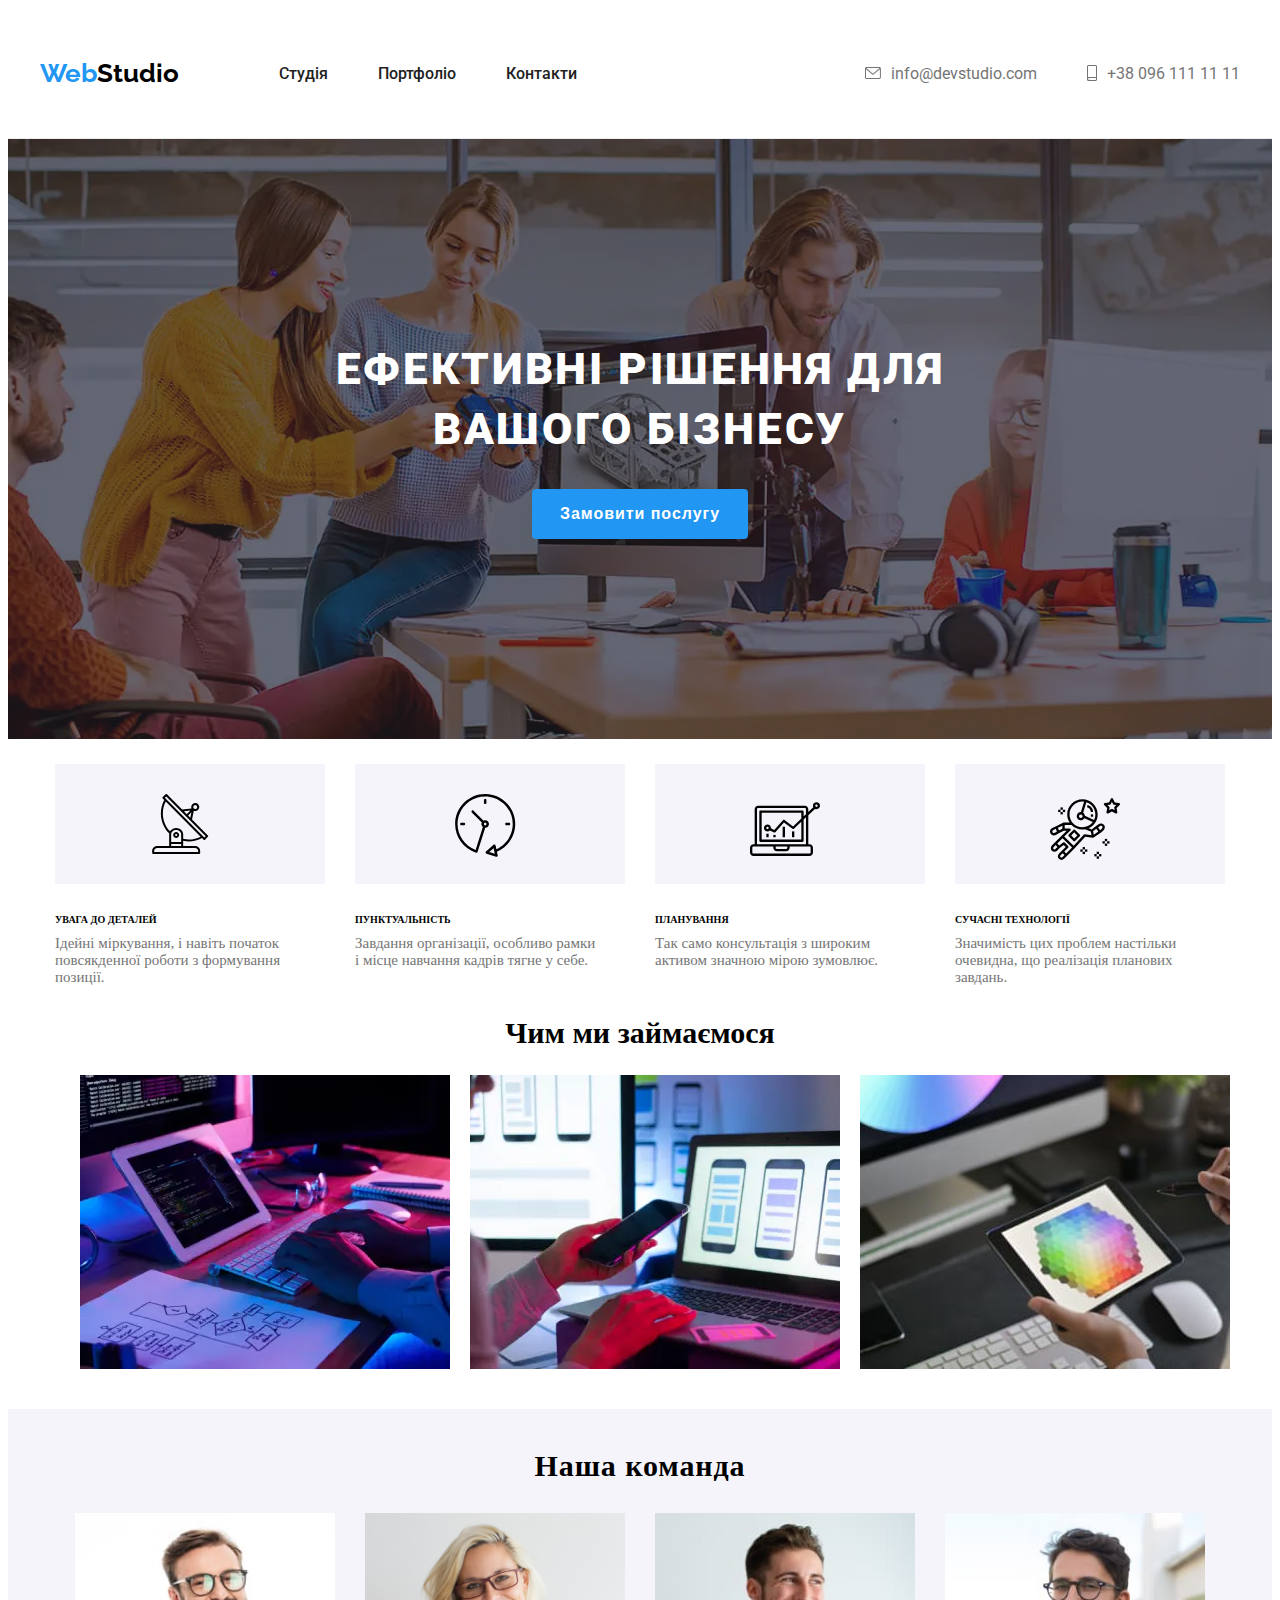
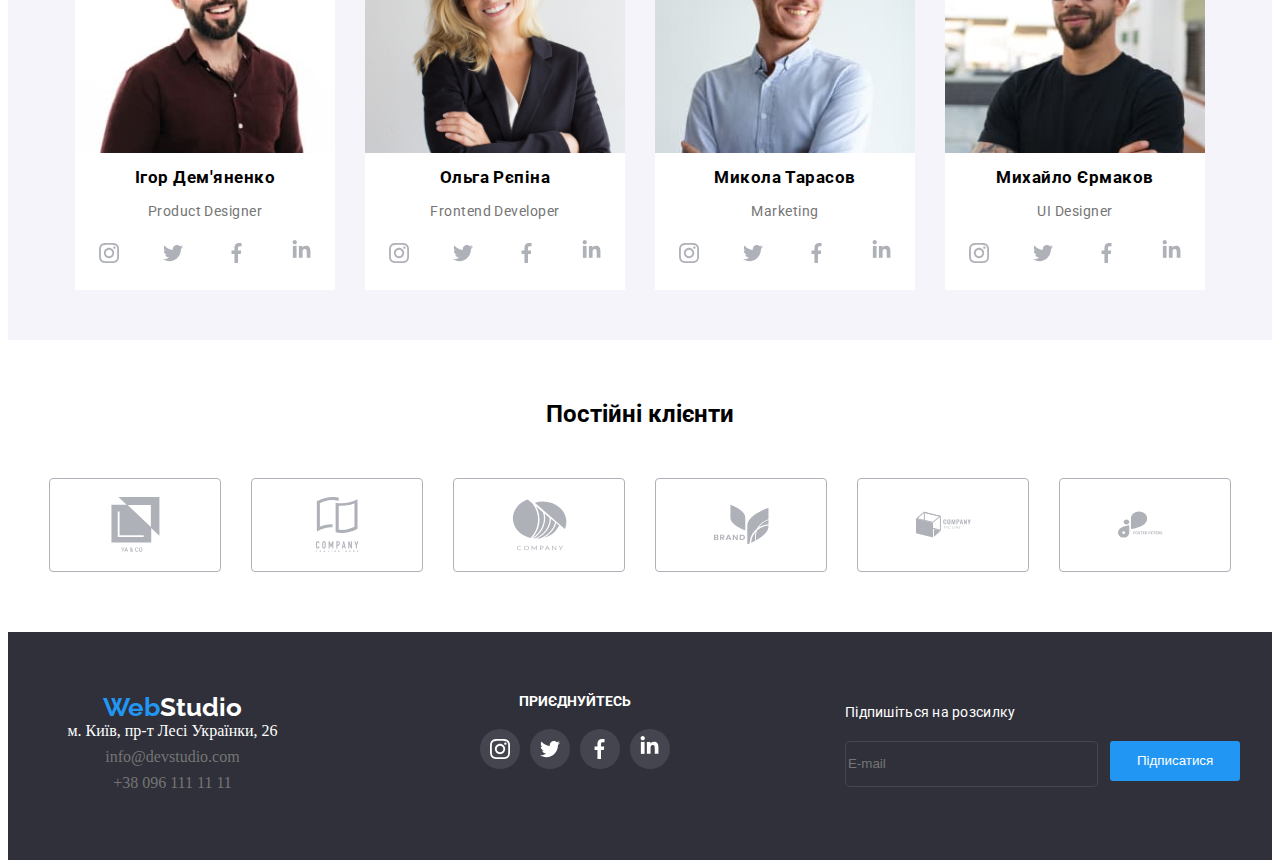
==== commit 34204291: "ww" ====
--- a/index.html
+++ b/index.html
@@ -131,9 +131,49 @@
                 <div class="container">
                     <h2 class="work-title">Чим ми займаємося</h2>
                     <ul class="work-list">
-                        <li class="work-list-item"><img src="./img/comp1.png" alt=""></li>
-                        <li class="work-list-item"><img src="./img/comp2.png" alt=""></li>
-                        <li class="work-list-item"><img src="./img/comp3.png" alt=""></li>
+                        <li class="work-list-item">
+                            <picture>
+                                <source
+                                media="(min-width:1200px)"
+                                srcset="./img/comp1-desc1x.webp 1x, ./img/comp1-desc2x.webp 2px"
+                                type="image/webp"
+                                />
+                                <source
+                                media="(min-width:1200px)"
+                                srcset="./img/comp1-desc1x.jpg 1x, ./img/comp1-desc2x.jpg 2px"
+                                type="image/jpeg"
+                                />
+                                <img src="./img/comp1-desc2x.jpg" alt="">
+                            </picture>
+                        </li>
+                        <li class="work-list-item">
+                            <picture>
+                                <source
+                                media="(min-width:1200px)"
+                                srcset="./img/comp2-desc1x.webp 1x, ./img/comp2-desc2x.webp 2px"
+                                type="image/webp"
+                                />
+                                <source
+                                media="(min-width:1200px)"
+                                srcset="./img/comp2-desc1x.jpg 1x, ./img/comp2-desc2x.jpg 2px"
+                                type="image/jpeg"
+                                />
+                                <img src="./img/comp2-desc2x.jpg" alt="">
+                            </picture>
+                        </li>
+                        <picture>
+                            <source
+                            media="(min-width:1200px)"
+                            srcset="./img/comp3-desc1x.webp 1x, ./img/comp3-desc2x.webp 2px"
+                            type="image/webp"
+                            />
+                            <source
+                            media="(min-width:1200px)"
+                            srcset="./img/comp3-desc1x.jpg 1x, ./img/comp3-desc2x.jpg 2px"
+                            type="image/jpeg"
+                            />
+                        </picture>
+                        <li class="work-list-item"><img src="./img/comp3-desc1x.jpg" alt=""></li>
                     </ul>
                 </div>
             </section>
@@ -142,7 +182,39 @@
                     <h2 class="team-title">Наша команда</h2>
                     <ul class="team-list">
                         <li class="team-list-item">
-                        <img class="team-list-img" src="./img/man1n.jpg" alt="">
+                            <picture>
+                            <source
+                            media="(min-width:1200px)"
+                            srcset="./img/man1-desc1x.webp 1x, ./img/man1-desc2x.webp 2px"
+                            type="image/webp"
+                            />
+                            <source
+                            media="(min-width:1200px)"
+                            srcset="./img/man1-desc1x.jpg 1x, ./img/man1-desc2x.jpg 2px"
+                            type="image/jpeg"
+                            />
+                            <source
+                            media="(min-width:768px)"
+                            srcset="./img/man1-tab1x.webp 1x, ./img/man1-tab2x.webp 2px"
+                            type="image/webp"
+                            />
+                            <source
+                            media="(min-width:768px)"
+                            srcset="./img/man1-tab1x.jpg 1x, ./img/man1-tab2x.jpg 2x"
+                            type="image/jpeg"
+                            />
+                            <source
+                             media="(max-width:767px)"
+                             srcset="./img/man1-mob1x.webp 1x, ./img/man1-mob2x.webp 2x"
+                             type="image/webp"
+                             />
+                            <source
+                            media="(max-width:767px)"
+                            srcset="./img/man1-mob1x.jpg 1x, ./img/man1-mob2x.jpg 2x"
+                            type="image/jpeg"
+                             />
+                            </picture>
+                        <img class="team-list-img" src="./img/man1-desc1x.jpg" alt="">
                         <h3 class="team-list-title">Ігор Дем'яненко</h3>
                         <p class="team-list-text">Product Designer</p>
                         <ul class="team-list-contact">
@@ -169,7 +241,39 @@
                         </ul>
                     </li>
                         <li class="team-list-item">
-                        <img class="team-list-img" src="./img/woman.jpg" alt="">
+                            <picture>
+                                <source
+                                media="(min-width:1200px)"
+                                srcset="./img/olha-desc1x.webp 1x, ./img/olha-desc2x.webp 2x"
+                                type="image/webp"
+                                />
+                                <source
+                                media="(min-width:1200px)"
+                                srcset="./img/olha-desc1x.jpg 1x, ./img/olha-desc2x.jpg 2x"
+                                type="image/jpeg"
+                                />
+                                <source
+                                media="(min-width:768px)"
+                                srcset="./img/olha-tab1x.webp 1x, ./img/olha-tab2x.webp 2x"
+                                type="image/webp"
+                                />
+                                <source
+                                media="(min-width:768px)"
+                                srcset="./img/olha-tab1x.jpg 1x, ./img/olha-tab2x.jpg 2x"
+                                type="image/jpeg"
+                                />
+                                <source
+                                 media="(max-width:767px)"
+                                 srcset="./img/olha-mob1x.webp 1x, ./img/olha-mob2x.webp 2x"
+                                 type="image/webp"
+                                 />
+                                <source
+                                media="(max-width:767px)"
+                                srcset="./img/olha-mob1x.jpg 1x, ./img/olha-mob2x.jpg 2x"
+                                type="image/jpeg"
+                                 />
+                                </picture>
+                        <img class="team-list-img" src="./img/olha.jpg" alt="">
                         <h3 class="team-list-title">Ольга Рєпіна</h3>
                         <p class="team-list-text">Frontend Developer</p>
                         <ul class="team-list-contact">
@@ -196,7 +300,39 @@
                         </ul>
                     </li>
                         <li class="team-list-item">
-                        <img class="team-list-img" src="./img/man2.jpg" alt="">
+                            <picture>
+                            <source
+                                media="(min-width:1200px)"
+                                srcset="./img/mykola-desc1x.webp 1x, ./img/mykola-desc2x.webp 2x"
+                                type="image/webp"
+                                />
+                                <source
+                                media="(min-width:1200px)"
+                                srcset="./img/mykola-desc1x.jpg 1x, ./img/mykola-desc2x.jpg 2x"
+                                type="image/jpeg"
+                                />
+                                <source
+                                media="(min-width:768px)"
+                                srcset="./img/mykola-tab1x.webp 1x, ./img/mykola-tab2x.webp 2x"
+                                type="image/webp"
+                                />
+                                <source
+                                media="(min-width:768px)"
+                                srcset="./img/mykola-tab1x.jpg 1x, ./img/mykola-tab2x.jpg 2x"
+                                type="image/jpeg"
+                                />
+                                <source
+                                 media="(max-width:767px)"
+                                 srcset="./img/mykola-mob1x.webp 1x, ./img/mykola-mob2x.webp 2x"
+                                 type="image/webp"
+                                 />
+                                <source
+                                media="(max-width:767px)"
+                                srcset="./img/mykola-mob1x.jpg 1x, ./img/mykola-mob2x.jpg 2x"
+                                type="image/jpeg"
+                                 />
+                                </picture>
+                        <img class="team-list-img" src="./img/mykola-desc1x.jpg" alt="">
                         <h3 class="team-list-title">Микола Тарасов</h3>
                         <p class="team-list-text">Marketing</p>
                         <ul class="team-list-contact">
@@ -223,7 +359,39 @@
                         </ul>
                     </li>
                         <li class="team-list-item">
-                        <img class="team-list-img" src="./img/man3.jpg" alt="">
+                            <picture>
+                                <source
+                                    media="(min-width:1200px)"
+                                    srcset="./img/myhailo-desc1x.webp 1x, ./img/myhailo-desc2x.webp 2x"
+                                    type="image/webp"
+                                    />
+                                    <source
+                                    media="(min-width:1200px)"
+                                    srcset="./img/myhailo-desc1x.jpg 1x, ./img/myhailo-desc2x.jpg 2x"
+                                    type="image/jpeg"
+                                    />
+                                    <source
+                                    media="(min-width:768px)"
+                                    srcset="./img/myhailo-tab1x.webp 1x, ./img/myhailo-tab2x.webp 2x"
+                                    type="image/webp"
+                                    />
+                                    <source
+                                    media="(min-width:768px)"
+                                    srcset="./img/myhailo-tab1x.jpg 1x, ./img/myhailo-tab2x.jpg 2x"
+                                    type="image/jpeg"
+                                    />
+                                    <source
+                                     media="(max-width:767px)"
+                                     srcset="./img/myhailo-mob1x.webp 1x, ./img/myhailo-mob2x.webp 2x"
+                                     type="image/webp"
+                                     />
+                                    <source
+                                    media="(max-width:767px)"
+                                    srcset="./img/myhailo-mob1x.jpg 1x, ./img/myhailo-mob2x.jpg 2x"
+                                    type="image/jpeg"
+                                     />
+                                    </picture>
+                        <img class="team-list-img" src="./img/myhailo-desc1x.jpg" alt="">
                         <h3 class="team-list-title">Михайло Єрмаков</h3>
                         <p class="team-list-text">UI Designer</p>
                         <ul class="team-list-contact">
--- a/css/main.min.css
+++ b/css/main.min.css
@@ -1 +1 @@
-ul{margin:0;list-style:none;padding:0}h1,h2,h3,h4,h5,h6,p{margin:0}a{text-decoration:none}button{border:none;cursor:pointer}address{font-style:normal}img{display:block}textarea{resize:none}.header{padding:25px 0;border-bottom:1px solid #ececec}.header-container{display:-webkit-box;display:-ms-flexbox;display:flex;gap:93px;-webkit-box-align:center;-ms-flex-align:center;align-items:center}.header-wrapper{display:-webkit-box;display:-ms-flexbox;display:flex;-webkit-box-align:center;-ms-flex-align:center;align-items:center;-webkit-box-pack:center;-ms-flex-pack:center;justify-content:center;height:80px;gap:100px}.logo{font-family:"Raleway",sans-serif;font-weight:700;font-size:26px;color:#000;text-decoration:none}.web{font-family:"Raleway",sans-serif;font-weight:700;font-size:26px;color:#2196f3}.nav-list{display:none;gap:50px}@media screen and (min-width: 767px){.nav-list{display:-webkit-box;display:-ms-flexbox;display:flex;gap:50px}}.nav-list-item{font-family:"Roboto";color:#000}.nav-list-link{position:relative;font-family:"Roboto";font-weight:500;text-decoration:none;color:#212121}.nav-list-link:hover{color:#2196f3}.nav-list-link::after{content:"";position:absolute;left:0;right:0;bottom:0;height:2px;background-color:#2196f3;-webkit-transform:scaleX(0);transform:scaleX(0);-webkit-transform-origin:bottom right;transform-origin:bottom right;-webkit-transition:trasform .3s ease-out;transition:trasform .3s ease-out}.contact-list{color:#757575;display:none}@media screen and (min-width: 767px){.contact-list{display:-webkit-box;display:-ms-flexbox;display:flex;-webkit-box-orient:vertical;-webkit-box-direction:normal;-ms-flex-direction:column;flex-direction:column;gap:10px;margin-left:auto}}@media screen and (min-width: 1199px){.contact-list{-webkit-box-orient:horizontal;-webkit-box-direction:normal;-ms-flex-direction:row;flex-direction:row;gap:50px}}.contact-list-link{display:-webkit-box;display:-ms-flexbox;display:flex;-webkit-box-align:center;-ms-flex-align:center;align-items:center;gap:10px;font-family:"Roboto",sans-serif;color:inherit}.contact-list-link:hover{color:#2196f3}.mob-menu-open-btn{background-color:rgba(0,0,0,0)}@media screen and (min-width: 767px){.mob-menu-open-btn{display:none}}.mob-menu-close-btn{background-color:rgba(0,0,0,0);top:10px;left:15px;margin:0 auto}.contact-list-icon{fill:currentColor}.hero{background-color:#2f303a;padding:118px 0}@media screen and (min-width: 1199px){.hero{padding:200px 0}}.hero-title{font-family:Roboto;font-weight:900;line-height:42px;letter-spacing:.06em;text-align:center;color:#fff;text-transform:uppercase;margin:0 auto;margin-bottom:30px;max-width:360;font-size:26px}@media screen and (min-width: 1199px){.hero-title{font-size:44px;max-width:696px;line-height:60px}}.hero-btn{display:block;width:216px;height:50px;font-size:16px;font-weight:700;line-height:1.9;letter-spacing:.06em;text-align:center;margin:0 auto;border-radius:4px;color:#fff;background-color:#2196f3}.team{background-color:#f5f4fa}.team-title{display:-webkit-box;display:-ms-flexbox;display:flex;-webkit-box-align:center;-ms-flex-align:center;align-items:center;-webkit-box-pack:center;-ms-flex-pack:center;justify-content:center;text-align:center;margin-top:40px;padding-top:40px;font-size:30px;font-weight:700;letter-spacing:.03em}.team-list{margin-top:30px;padding-bottom:50px}@media screen and (min-width: 767px){.team-list{display:-webkit-box;display:-ms-flexbox;display:flex;-ms-flex-wrap:wrap;flex-wrap:wrap;-webkit-box-pack:center;-ms-flex-pack:center;justify-content:center;-webkit-box-align:center;-ms-flex-align:center;align-items:center;gap:30px}}@media screen and (min-width: 1199px){.team-list{display:-webkit-box;display:-ms-flexbox;display:flex;gap:30px}}.team-list-item{font-family:Roboto;font-size:16px;font-weight:500px;line-height:18.75px;letter-spacing:.03em;text-align:center;background-color:#fff}.team-list-img{width:260px;height:240px}.team-list-title{text-align:center;font-size:17px;margin-top:15px;margin-bottom:15px}.team-list-text{text-align:center;font-size:14px;color:#757575;margin-bottom:10px}.team-list-contact{display:-webkit-box;display:-ms-flexbox;display:flex;-webkit-box-pack:center;-ms-flex-pack:center;justify-content:center;-webkit-box-align:center;-ms-flex-align:center;align-items:center;gap:20px;margin-bottom:15px}.team-list-contact-link{border-radius:50%;width:44px;height:44px;display:-webkit-box;display:-ms-flexbox;display:flex;-webkit-box-pack:center;-ms-flex-pack:center;justify-content:center;-webkit-box-align:center;-ms-flex-align:center;align-items:center;color:#afb1b8}.team-list-contact-link:hover{background-color:#2196f3;color:#fff}.team .team-link{border-radius:50%;width:25px;height:25px}.team .team-link:hover{background-color:#2196f3}.team-list-contact-icon{fill:currentColor}.features{margin-top:25px}@media screen and (min-width: 768px){.features-list{display:-webkit-box;display:-ms-flexbox;display:flex;-ms-flex-wrap:wrap;flex-wrap:wrap;gap:30px;-webkit-box-pack:center;-ms-flex-pack:center;justify-content:center}}@media screen and (min-width: 1199px){.features-list{display:-webkit-box;display:-ms-flexbox;display:flex;-webkit-box-pack:center;-ms-flex-pack:center;justify-content:center;gap:30px}}.features-list-item{margin-bottom:30px}.features-list-text{color:#757575;font-size:15px}.features-list-title{margin-bottom:10px;font-size:10px;margin-top:30px}.features-list-box{-webkit-box-align:center;-ms-flex-align:center;align-items:center;-webkit-box-pack:center;-ms-flex-pack:center;justify-content:center;background-color:#f5f4fa;width:270px;height:120px}.features-icon{margin-top:11%;margin-left:35%}.container{padding-left:15px;padding-right:15px;margin:0 auto}@media screen and (min-width: 768px){.container{width:768px}}@media screen and (min-width: 1199px){.container{width:1200px}}.clients{padding:60px 0}.clients-title{text-align:center;-webkit-box-pack:center;-ms-flex-pack:center;justify-content:center;margin-bottom:50px;font-family:"Roboto",sans-serif}.brands{-webkit-box-pack:center;-ms-flex-pack:center;justify-content:center;display:-webkit-box;display:-ms-flexbox;display:flex;gap:30px;-ms-flex-wrap:wrap;flex-wrap:wrap}.brands-link{display:-webkit-box;display:-ms-flexbox;display:flex;width:170px;height:92px;border-radius:4px;border:1px solid #afb1b8;background-color:#fff;-webkit-box-pack:center;-ms-flex-pack:center;justify-content:center;-webkit-box-align:center;-ms-flex-align:center;align-items:center;color:#afb1b8;-webkit-transition:.2s;transition:.2s}.brands-link:hover{color:#2196f3;border:1px solid #2196f3}.brands-icon{fill:currentColor}.work{display:none}@media screen and (min-width: 1199px){.work{display:block}}.work-title{text-align:center;font-size:30px}.work-list{display:-webkit-box;display:-ms-flexbox;display:flex;list-style:none;-webkit-box-pack:center;-ms-flex-pack:center;justify-content:center;-webkit-box-align:center;-ms-flex-align:center;align-items:center;padding-left:10px;margin-top:25px}.work-list-item{padding-left:20px}.footer{background-color:#2f303a;padding:60px 0}@media screen and (min-width: 767px){.footer-container{display:-webkit-box;display:-ms-flexbox;display:flex;gap:70px}}@media screen and (min-width: 767px){.footer-wrap{display:-webkit-box;display:-ms-flexbox;display:flex;gap:175px;-webkit-box-pack:center;-ms-flex-pack:center;justify-content:center;-webkit-box-align:center;-ms-flex-align:center;align-items:center}}.footer-logo{color:#fff}.footer-list{list-style:none}.footer-list-item{margin-bottom:8px}.footer-list-link1{text-decoration:none;color:#fff}.footer-list-link2{text-decoration:none;color:#757575}.footer-info{margin:0 auto;text-align:center}.social-list-item{display:-webkit-box;display:-ms-flexbox;display:flex;border-radius:50%;background-color:rgba(255,255,255,.1);width:40px;height:40px;-webkit-box-align:center;-ms-flex-align:center;align-items:center;-webkit-box-pack:center;-ms-flex-pack:center;justify-content:center}.footer-list-item{margin-bottom:8px}.footer-form{margin:0 auto;text-align:center}@media screen and (min-width: 1199px){.footer-form{display:-webkit-box;display:-ms-flexbox;display:flex;gap:12px}}.footer-input{display:block;width:100%;margin-top:20px;border:1px solid rgba(255,255,255,.1);border-radius:5px;height:42px}.footer-button{display:block;margin:0 auto;margin-top:20px}@media screen and (min-width: 1199px){.footer-button{display:inline-block}}.footer-form-text{font-family:Roboto;font-size:14px;color:#fff;letter-spacing:.02em;line-height:16.41px}.social-title{font-family:"Roboto",sans-serif;font-weight:700;font-size:14px;color:#fff;text-transform:uppercase;margin-bottom:20px;text-align:center}.social-list{display:-webkit-box;display:-ms-flexbox;display:flex;-webkit-box-pack:center;-ms-flex-pack:center;justify-content:center;-webkit-box-align:center;-ms-flex-align:center;align-items:center;gap:10px;padding-bottom:30px}.social-list-link{border-radius:50%;width:44px;height:44px;display:-webkit-box;display:-ms-flexbox;display:flex;-webkit-box-pack:center;-ms-flex-pack:center;justify-content:center;-webkit-box-align:center;-ms-flex-align:center;align-items:center;color:#fff}.social-list-link:hover{background-color:#2196f3}.social-list-icon{fill:currentColor}.portfolio{padding:94px 0}.portfolio-bar{display:-webkit-box;display:-ms-flexbox;display:flex;-webkit-box-pack:start;-ms-flex-pack:start;justify-content:flex-start;gap:8px;margin-bottom:50px;-ms-flex-wrap:wrap;flex-wrap:wrap}@media screen and (min-width: 768px){.portfolio-bar{-webkit-box-pack:center;-ms-flex-pack:center;justify-content:center}}.portfolio-button{border-radius:4px;letter-spacing:.03em;color:#000;background-color:#f5f4fa;padding:6px 25px;font-size:16px}.portfolio-list{display:-webkit-box;display:-ms-flexbox;display:flex;-ms-flex-wrap:wrap;flex-wrap:wrap;-webkit-box-pack:center;-ms-flex-pack:center;justify-content:center;-webkit-box-align:center;-ms-flex-align:center;align-items:center;gap:30px}.portfolio-list-item{border:1px solid #eee}.portfolio-list-content-wrap{padding:20px 24px}.portfolio-list-title{margin-bottom:4px}.modal{position:absolute;top:50%;left:50%;min-width:450px;padding:40px;background-color:#fff;-webkit-transform:translate(-50%, -50%);transform:translate(-50%, -50%)}.modal-title{font-family:Roboto;font-size:20px;font-weight:700;line-height:30px;letter-spacing:.02em;text-align:center;color:#212121}.modal-btn{width:200px;height:50px;border-radius:4px;background-color:#2169f3;color:#fff;cursor:pointer;display:block;margin:0 auto}.form-modal-label{display:block;margin-bottom:10px}.form-modal-input{width:370px;height:40px;border-radius:1px;border:1px solid #212121}.form-modal-span{display:block;margin-bottom:4px}.form-modal-textarea{resize:none;margin-top:4px;padding:12px 16px 12px 16px;width:100%;height:120px;color:#000;border-radius:4px;background-color:rgba(0,0,0,0);border:1px solid rgba(33,33,33,.2)}.btn-modal-close{color:#212121;position:fixed;right:8px;top:8px;display:-webkit-box;display:-ms-flexbox;display:flex;width:30px;height:30px;-webkit-box-pack:center;-ms-flex-pack:center;justify-content:center;-webkit-box-align:center;-ms-flex-align:center;align-items:center;background-color:rgba(0,0,0,0);border-radius:50%;border:1px solid rgba(0,0,0,.1)}.modal-span{position:relative}.modal-icon-close{fill:currentColor}.backdrop.is-hidden{opacity:0;pointer-events:none}.backdrop{position:fixed;top:0;left:0;width:100%;height:100%;background-color:rgba(0,0,0,.5);opacity:1}.mob-menu{position:fixed;z-index:1;top:0;left:0;background-color:#fff;width:100vw;height:100vh;padding:48px 40px}.mob-menu-container{display:-webkit-box;display:-ms-flexbox;display:flex;-webkit-box-orient:vertical;-webkit-box-direction:normal;-ms-flex-direction:column;flex-direction:column;-webkit-box-pack:justify;-ms-flex-pack:justify;justify-content:space-between}.mob-menu-nav-list-item{padding:32px}.mob-menu-nav-list-link{font-family:Roboto;font-size:40px;font-weight:500;line-height:46.88px;letter-spacing:.04em;text-align:left;color:#212121}.mob-menu-nav-list-link:hover{color:#2196f3}.mob-menu-contact-list{margin-top:225px;margin-bottom:44px}.mob-menu-contact-list-item{margin-bottom:32px}.mob-menu-contact-list-link-tel{font-family:Roboto;font-size:32px;font-weight:500;line-height:39.84px;letter-spacing:.02em;text-align:left;color:#2196f3}.mob-menu-contact-list-link-mail{font-family:Roboto;font-size:24px;font-weight:500;line-height:28.13px;letter-spacing:.02;text-align:left;color:#757575}.mob-menu-social-list{display:-webkit-box;display:-ms-flexbox;display:flex;gap:20px}.mob-menu-social-list-link{font-family:Roboto;font-size:18px;font-weight:500;line-height:22px;letter-spacing:.02em;text-align:left;color:#2196f3}.is-hidden{opacity:0;pointer-events:none;visibility:hidden}/*# sourceMappingURL=main.min.css.map */+ul{margin:0;list-style:none;padding:0}h1,h2,h3,h4,h5,h6,p{margin:0}a{text-decoration:none}button{border:none;cursor:pointer}address{font-style:normal}img{display:block}textarea{resize:none}.header{padding:25px 0;border-bottom:1px solid #ececec}.header-container{display:-webkit-box;display:-ms-flexbox;display:flex;gap:93px;-webkit-box-align:center;-ms-flex-align:center;align-items:center}.header-wrapper{display:-webkit-box;display:-ms-flexbox;display:flex;-webkit-box-align:center;-ms-flex-align:center;align-items:center;-webkit-box-pack:center;-ms-flex-pack:center;justify-content:center;height:80px;gap:100px}.logo{font-family:"Raleway",sans-serif;font-weight:700;font-size:26px;color:#000;text-decoration:none}.web{font-family:"Raleway",sans-serif;font-weight:700;font-size:26px;color:#2196f3}.nav-list{display:none;gap:50px}@media screen and (min-width: 767px){.nav-list{display:-webkit-box;display:-ms-flexbox;display:flex;gap:50px}}.nav-list-item{font-family:"Roboto";color:#000}.nav-list-link{position:relative;font-family:"Roboto";font-weight:500;text-decoration:none;color:#212121}.nav-list-link:hover{color:#2196f3}.nav-list-link::after{content:"";position:absolute;left:0;right:0;bottom:0;height:2px;background-color:#2196f3;-webkit-transform:scaleX(0);transform:scaleX(0);-webkit-transform-origin:bottom right;transform-origin:bottom right;-webkit-transition:trasform .3s ease-out;transition:trasform .3s ease-out}.contact-list{color:#757575;display:none}@media screen and (min-width: 767px){.contact-list{display:-webkit-box;display:-ms-flexbox;display:flex;-webkit-box-orient:vertical;-webkit-box-direction:normal;-ms-flex-direction:column;flex-direction:column;gap:10px;margin-left:auto}}@media screen and (min-width: 1199px){.contact-list{-webkit-box-orient:horizontal;-webkit-box-direction:normal;-ms-flex-direction:row;flex-direction:row;gap:50px}}.contact-list-link{display:-webkit-box;display:-ms-flexbox;display:flex;-webkit-box-align:center;-ms-flex-align:center;align-items:center;gap:10px;font-family:"Roboto",sans-serif;color:inherit}.contact-list-link:hover{color:#2196f3}.mob-menu-open-btn{background-color:rgba(0,0,0,0)}@media screen and (min-width: 767px){.mob-menu-open-btn{display:none}}.mob-menu-close-btn{background-color:rgba(0,0,0,0);top:10px;left:15px;margin:0 auto}.contact-list-icon{fill:currentColor}.hero{padding:118px 0;padding:118px 0;background-image:-webkit-gradient(linear, left top, right top, from(rgba(47, 48, 58, 0.4)), to(rgba(47, 48, 58, 0.4))),url("../img/header-mob1x.jpg");background-image:linear-gradient(to right, rgba(47, 48, 58, 0.4), rgba(47, 48, 58, 0.4)),url("../img/header-mob1x.jpg");background-size:cover;background-repeat:no-repeat;background-position:center}@supports(background-image: url("../img/header-mob1x.webp")){.hero{background-image:-webkit-gradient(linear, left top, right top, from(rgba(47, 48, 58, 0.4)), to(rgba(47, 48, 58, 0.4))),url("../img/header-mob1x.webp");background-image:linear-gradient(to right, rgba(47, 48, 58, 0.4), rgba(47, 48, 58, 0.4)),url("../img/header-mob1x.webp")}}@media(min-device-pixel-ratio: 2),(-webkit-min-device-pixel-ratio: 2),(min-resolution: 192dpi),(min-resolution: 2dppx){.hero{background-image:-webkit-gradient(linear, left top, right top, from(rgba(47, 48, 58, 0.4)), to(rgba(47, 48, 58, 0.4))),url("../img/header-mob2x.jpg");background-image:linear-gradient(to right, rgba(47, 48, 58, 0.4), rgba(47, 48, 58, 0.4)),url("../img/header-mob2x.jpg")}@supports(background-image: url("../img/header-mob2x.webp")){.hero{background-image:-webkit-gradient(linear, left top, right top, from(rgba(47, 48, 58, 0.4)), to(rgba(47, 48, 58, 0.4))),url("../img/header-mob2x.webp");background-image:linear-gradient(to right, rgba(47, 48, 58, 0.4), rgba(47, 48, 58, 0.4)),url("../img/header-mob2x.webp")}}}@media(min-device-pixel-ratio: 3),(-webkit-min-device-pixel-ratio: 3),(min-resolution: 288dpi),(min-resolution: 3dppx){.hero{background-image:-webkit-gradient(linear, left top, right top, from(rgba(47, 48, 58, 0.4)), to(rgba(47, 48, 58, 0.4))),url("../img/header-mob3x.jpg");background-image:linear-gradient(to right, rgba(47, 48, 58, 0.4), rgba(47, 48, 58, 0.4)),url("../img/header-mob3x.jpg")}@supports(background-image: url("../img/header-mob3x.webp")){.hero{background-image:-webkit-gradient(linear, left top, right top, from(rgba(47, 48, 58, 0.4)), to(rgba(47, 48, 58, 0.4))),url("../img/header-mob3x.webp");background-image:linear-gradient(to right, rgba(47, 48, 58, 0.4), rgba(47, 48, 58, 0.4)),url("../img/header-mob3x.webp")}}}@media screen and (min-width: 768px){.hero{background-image:-webkit-gradient(linear, left top, right top, from(rgba(47, 48, 58, 0.4)), to(rgba(47, 48, 58, 0.4))),url("../img/header-tab1x.jpg");background-image:linear-gradient(to right, rgba(47, 48, 58, 0.4), rgba(47, 48, 58, 0.4)),url("../img/header-tab1x.jpg")}@supports(background-image: url("../img/header-tab1x.webp")){.hero{background-image:-webkit-gradient(linear, left top, right top, from(rgba(47, 48, 58, 0.4)), to(rgba(47, 48, 58, 0.4))),url("../img/header-tab1x.webp");background-image:linear-gradient(to right, rgba(47, 48, 58, 0.4), rgba(47, 48, 58, 0.4)),url("../img/header-tab1x.webp")}}}@media screen and (min-width: 768px)and (min-device-pixel-ratio: 2),screen and (min-width: 768px)and (-webkit-min-device-pixel-ratio: 2),screen and (min-width: 768px)and (min-resolution: 192dpi),screen and (min-width: 768px)and (min-resolution: 2dppx){.hero{background-image:-webkit-gradient(linear, left top, right top, from(rgba(47, 48, 58, 0.4)), to(rgba(47, 48, 58, 0.4))),url("../img/header-tab2x.jpg");background-image:linear-gradient(to right, rgba(47, 48, 58, 0.4), rgba(47, 48, 58, 0.4)),url("../img/header-tab2x.jpg")}@supports(background-image: url("../img/header-tab2x.webp")){.hero{background-image:-webkit-gradient(linear, left top, right top, from(rgba(47, 48, 58, 0.4)), to(rgba(47, 48, 58, 0.4))),url("../img/header-tab2x.webp");background-image:linear-gradient(to right, rgba(47, 48, 58, 0.4), rgba(47, 48, 58, 0.4)),url("../img/header-tab2x.webp")}}}@media screen and (min-width: 768px)and (min-device-pixel-ratio: 3),screen and (min-width: 768px)and (-webkit-min-device-pixel-ratio: 3),screen and (min-width: 768px)and (min-resolution: 288dpi),screen and (min-width: 768px)and (min-resolution: 3dppx){.hero{background-image:-webkit-gradient(linear, left top, right top, from(rgba(47, 48, 58, 0.4)), to(rgba(47, 48, 58, 0.4))),url("../img/header-tab3x.jpg");background-image:linear-gradient(to right, rgba(47, 48, 58, 0.4), rgba(47, 48, 58, 0.4)),url("../img/header-tab3x.jpg")}@supports(background-image: url("../img/header-tab3x.webp")){.hero{background-image:-webkit-gradient(linear, left top, right top, from(rgba(47, 48, 58, 0.4)), to(rgba(47, 48, 58, 0.4))),url("../img/header-tab3x.webp");background-image:linear-gradient(to right, rgba(47, 48, 58, 0.4), rgba(47, 48, 58, 0.4)),url("../img/header-tab3x.webp")}}}@media screen and (min-width: 1200px){.hero{padding:200px 0;background-image:-webkit-gradient(linear, left top, right top, from(rgba(47, 48, 58, 0.4)), to(rgba(47, 48, 58, 0.4))),url("../img/header-desc1x.jpg");background-image:linear-gradient(to right, rgba(47, 48, 58, 0.4), rgba(47, 48, 58, 0.4)),url("../img/header-desc1x.jpg")}@supports(background-image: url("../img/header-desc1x.webp")){.hero{background-image:-webkit-gradient(linear, left top, right top, from(rgba(47, 48, 58, 0.4)), to(rgba(47, 48, 58, 0.4))),url("../img/header-desc1x.webp");background-image:linear-gradient(to right, rgba(47, 48, 58, 0.4), rgba(47, 48, 58, 0.4)),url("../img/header-desc1x.webp")}}}@media screen and (min-width: 1200px)and (min-device-pixel-ratio: 2),screen and (min-width: 1200px)and (-webkit-min-device-pixel-ratio: 2),screen and (min-width: 1200px)and (min-resolution: 192dpi),screen and (min-width: 1200px)and (min-resolution: 2dppx){.hero{background-image:-webkit-gradient(linear, left top, right top, from(rgba(47, 48, 58, 0.4)), to(rgba(47, 48, 58, 0.4))),url("../img/header-desc2x.jpg");background-image:linear-gradient(to right, rgba(47, 48, 58, 0.4), rgba(47, 48, 58, 0.4)),url("../img/header-desc2x.jpg")}@supports(background-image: url("../img/header-desc2x.webp")){.hero{background-image:-webkit-gradient(linear, left top, right top, from(rgba(47, 48, 58, 0.4)), to(rgba(47, 48, 58, 0.4))),url("../img/header-desc2x.webp");background-image:linear-gradient(to right, rgba(47, 48, 58, 0.4), rgba(47, 48, 58, 0.4)),url("../img/header-desc2x.webp")}}}@media screen and (min-width: 1200px)and (min-device-pixel-ratio: 3),screen and (min-width: 1200px)and (-webkit-min-device-pixel-ratio: 3),screen and (min-width: 1200px)and (min-resolution: 288dpi),screen and (min-width: 1200px)and (min-resolution: 3dppx){.hero{background-image:-webkit-gradient(linear, left top, right top, from(rgba(47, 48, 58, 0.4)), to(rgba(47, 48, 58, 0.4))),url("../img/header-desc3x.jpg");background-image:linear-gradient(to right, rgba(47, 48, 58, 0.4), rgba(47, 48, 58, 0.4)),url("../img/header-desc3x.jpg")}@supports(background-image: url("../img/header-desc3x.webp")){.hero{background-image:-webkit-gradient(linear, left top, right top, from(rgba(47, 48, 58, 0.4)), to(rgba(47, 48, 58, 0.4))),url("../img/header-desc3x.webp");background-image:linear-gradient(to right, rgba(47, 48, 58, 0.4), rgba(47, 48, 58, 0.4)),url("../img/header-desc3x.webp")}}}.hero-title{font-family:Roboto;font-weight:900;line-height:42px;letter-spacing:.06em;text-align:center;color:#fff;text-transform:uppercase;margin:0 auto;margin-bottom:30px;max-width:360;font-size:26px}@media screen and (min-width: 1199px){.hero-title{font-size:44px;max-width:696px;line-height:60px}}.hero-btn{display:block;width:216px;height:50px;font-size:16px;font-weight:700;line-height:1.9;letter-spacing:.06em;text-align:center;margin:0 auto;border-radius:4px;color:#fff;background-color:#2196f3}.team{background-color:#f5f4fa}.team-title{display:-webkit-box;display:-ms-flexbox;display:flex;-webkit-box-align:center;-ms-flex-align:center;align-items:center;-webkit-box-pack:center;-ms-flex-pack:center;justify-content:center;text-align:center;margin-top:40px;padding-top:40px;font-size:30px;font-weight:700;letter-spacing:.03em}.team-list{margin-top:30px;padding-bottom:50px}@media screen and (min-width: 767px){.team-list{display:-webkit-box;display:-ms-flexbox;display:flex;-ms-flex-wrap:wrap;flex-wrap:wrap;-webkit-box-pack:center;-ms-flex-pack:center;justify-content:center;-webkit-box-align:center;-ms-flex-align:center;align-items:center;gap:30px}}@media screen and (min-width: 1199px){.team-list{display:-webkit-box;display:-ms-flexbox;display:flex;gap:30px}}.team-list-item{font-family:Roboto;font-size:16px;font-weight:500px;line-height:18.75px;letter-spacing:.03em;text-align:center;background-color:#fff}.team-list-img{width:260px;height:240px}.team-list-title{text-align:center;font-size:17px;margin-top:15px;margin-bottom:15px}.team-list-text{text-align:center;font-size:14px;color:#757575;margin-bottom:10px}.team-list-contact{display:-webkit-box;display:-ms-flexbox;display:flex;-webkit-box-pack:center;-ms-flex-pack:center;justify-content:center;-webkit-box-align:center;-ms-flex-align:center;align-items:center;gap:20px;margin-bottom:15px}.team-list-contact-link{border-radius:50%;width:44px;height:44px;display:-webkit-box;display:-ms-flexbox;display:flex;-webkit-box-pack:center;-ms-flex-pack:center;justify-content:center;-webkit-box-align:center;-ms-flex-align:center;align-items:center;color:#afb1b8}.team-list-contact-link:hover{background-color:#2196f3;color:#fff}.team .team-link{border-radius:50%;width:25px;height:25px}.team .team-link:hover{background-color:#2196f3}.team-list-contact-icon{fill:currentColor}.features{margin-top:25px}@media screen and (min-width: 768px){.features-list{display:-webkit-box;display:-ms-flexbox;display:flex;-ms-flex-wrap:wrap;flex-wrap:wrap;gap:30px;-webkit-box-pack:center;-ms-flex-pack:center;justify-content:center}}@media screen and (min-width: 1199px){.features-list{display:-webkit-box;display:-ms-flexbox;display:flex;-webkit-box-pack:center;-ms-flex-pack:center;justify-content:center;gap:30px}}.features-list-item{margin-bottom:30px}.features-list-text{color:#757575;font-size:15px}.features-list-title{margin-bottom:10px;font-size:10px;margin-top:30px}.features-list-box{-webkit-box-align:center;-ms-flex-align:center;align-items:center;-webkit-box-pack:center;-ms-flex-pack:center;justify-content:center;background-color:#f5f4fa;width:270px;height:120px}.features-icon{margin-top:11%;margin-left:35%}.container{padding-left:15px;padding-right:15px;margin:0 auto}@media screen and (min-width: 768px){.container{width:768px}}@media screen and (min-width: 1199px){.container{width:1200px}}.clients{padding:60px 0}.clients-title{text-align:center;-webkit-box-pack:center;-ms-flex-pack:center;justify-content:center;margin-bottom:50px;font-family:"Roboto",sans-serif}.brands{-webkit-box-pack:center;-ms-flex-pack:center;justify-content:center;display:-webkit-box;display:-ms-flexbox;display:flex;gap:30px;-ms-flex-wrap:wrap;flex-wrap:wrap}.brands-link{display:-webkit-box;display:-ms-flexbox;display:flex;width:170px;height:92px;border-radius:4px;border:1px solid #afb1b8;background-color:#fff;-webkit-box-pack:center;-ms-flex-pack:center;justify-content:center;-webkit-box-align:center;-ms-flex-align:center;align-items:center;color:#afb1b8;-webkit-transition:.2s;transition:.2s}.brands-link:hover{color:#2196f3;border:1px solid #2196f3}.brands-icon{fill:currentColor}.work{display:none}@media screen and (min-width: 1199px){.work{display:block}}.work-title{text-align:center;font-size:30px}.work-list{display:-webkit-box;display:-ms-flexbox;display:flex;list-style:none;-webkit-box-pack:center;-ms-flex-pack:center;justify-content:center;-webkit-box-align:center;-ms-flex-align:center;align-items:center;padding-left:10px;margin-top:25px}.work-list-item{padding-left:20px}.footer{background-color:#2f303a;padding:60px 0}@media screen and (min-width: 767px){.footer-container{display:-webkit-box;display:-ms-flexbox;display:flex;gap:70px}}@media screen and (min-width: 767px){.footer-wrap{display:-webkit-box;display:-ms-flexbox;display:flex;gap:175px;-webkit-box-pack:center;-ms-flex-pack:center;justify-content:center;-webkit-box-align:center;-ms-flex-align:center;align-items:center}}.footer-logo{color:#fff}.footer-list{list-style:none}.footer-list-item{margin-bottom:8px}.footer-list-link1{text-decoration:none;color:#fff}.footer-list-link2{text-decoration:none;color:#757575}.footer-info{margin:0 auto;text-align:center}.social-list-item{display:-webkit-box;display:-ms-flexbox;display:flex;border-radius:50%;background-color:rgba(255,255,255,.1);width:40px;height:40px;-webkit-box-align:center;-ms-flex-align:center;align-items:center;-webkit-box-pack:center;-ms-flex-pack:center;justify-content:center}.footer-list-item{margin-bottom:8px}.footer-form{margin:0 auto;text-align:center}@media screen and (min-width: 1199px){.footer-form{display:-webkit-box;display:-ms-flexbox;display:flex;gap:12px}}.footer-input{display:block;width:100%;margin-top:20px;border:1px solid rgba(255,255,255,.1);border-radius:5px;height:42px;background-color:#2f303a}.footer-button{display:block;margin:0 auto;margin-top:20px;background-color:#2196f3;color:#fff;border-radius:3px;width:200px;height:40px}@media screen and (min-width: 1199px){.footer-button{display:inline-block}}.footer-form-text{font-family:Roboto;font-size:14px;color:#fff;letter-spacing:.02em;line-height:16.41px}.social-title{font-family:"Roboto",sans-serif;font-weight:700;font-size:14px;color:#fff;text-transform:uppercase;margin-bottom:20px;text-align:center}.social-list{display:-webkit-box;display:-ms-flexbox;display:flex;-webkit-box-pack:center;-ms-flex-pack:center;justify-content:center;-webkit-box-align:center;-ms-flex-align:center;align-items:center;gap:10px;padding-bottom:30px}.social-list-link{border-radius:50%;width:44px;height:44px;display:-webkit-box;display:-ms-flexbox;display:flex;-webkit-box-pack:center;-ms-flex-pack:center;justify-content:center;-webkit-box-align:center;-ms-flex-align:center;align-items:center;color:#fff}.social-list-link:hover{background-color:#2196f3}.social-list-icon{fill:currentColor}.portfolio{padding:94px 0}.portfolio-bar{display:-webkit-box;display:-ms-flexbox;display:flex;-webkit-box-pack:start;-ms-flex-pack:start;justify-content:flex-start;gap:8px;margin-bottom:50px;-ms-flex-wrap:wrap;flex-wrap:wrap}@media screen and (min-width: 768px){.portfolio-bar{-webkit-box-pack:center;-ms-flex-pack:center;justify-content:center}}.portfolio-button{border-radius:4px;letter-spacing:.03em;color:#000;background-color:#f5f4fa;padding:6px 25px;font-size:16px}.portfolio-list{display:-webkit-box;display:-ms-flexbox;display:flex;-ms-flex-wrap:wrap;flex-wrap:wrap;-webkit-box-pack:center;-ms-flex-pack:center;justify-content:center;-webkit-box-align:center;-ms-flex-align:center;align-items:center;gap:30px}.portfolio-list-item{border:1px solid #eee}.portfolio-img{width:100%;height:100%;-o-object-fit:cover;object-fit:cover}.portfolio-list-content-wrap{padding:20px 24px}.portfolio-list-title{margin-bottom:4px}.card{position:relative;overflow:hidden}.card img{width:100%;height:100%;-o-object-fit:cover;object-fit:cover;-webkit-transition:-webkit-transform 250ms ease;transition:-webkit-transform 250ms ease;transition:transform 250ms ease;transition:transform 250ms ease, -webkit-transform 250ms ease}.overlay{position:absolute;bottom:0;left:0;width:100%;height:100%;background-color:rgba(0,123,255,.8);color:#fff;display:-webkit-box;display:-ms-flexbox;display:flex;-webkit-box-pack:center;-ms-flex-pack:center;justify-content:center;-webkit-box-align:center;-ms-flex-align:center;align-items:center;opacity:0;-webkit-transform:translateY(100%);transform:translateY(100%);-webkit-transition:opacity 250ms cubic-bezier(0.4, 0, 0.2, 1),-webkit-transform 250ms cubic-bezier(0.4, 0, 0.2, 1);transition:opacity 250ms cubic-bezier(0.4, 0, 0.2, 1),-webkit-transform 250ms cubic-bezier(0.4, 0, 0.2, 1);transition:opacity 250ms cubic-bezier(0.4, 0, 0.2, 1),transform 250ms cubic-bezier(0.4, 0, 0.2, 1);transition:opacity 250ms cubic-bezier(0.4, 0, 0.2, 1),transform 250ms cubic-bezier(0.4, 0, 0.2, 1),-webkit-transform 250ms cubic-bezier(0.4, 0, 0.2, 1);pointer-events:none}.card:hover .overlay,.card img:focus+.overlay{opacity:1;-webkit-transform:translateY(0);transform:translateY(0)}.card::before{content:"";position:absolute;top:0;left:0;width:100%;height:100%;border-radius:10px;pointer-events:none;z-index:1}.overlay p{font-size:20px;margin:0;text-align:center}.modal{position:absolute;top:50%;left:50%;min-width:450px;padding:40px;background-color:#fff;-webkit-transform:translate(-50%, -50%);transform:translate(-50%, -50%)}.modal-title{font-family:Roboto;font-size:20px;font-weight:700;line-height:30px;letter-spacing:.02em;text-align:center;color:#212121}.modal-btn{width:200px;height:50px;border-radius:4px;background-color:#2169f3;color:#fff;cursor:pointer;display:block;margin:0 auto}.form-modal-label{display:block;margin-bottom:10px}.form-modal-input{width:370px;height:40px;border-radius:1px;border:1px solid #212121}.form-modal-span{display:block;margin-bottom:4px}.form-modal-textarea{resize:none;margin-top:4px;padding:12px 16px 12px 16px;width:100%;height:120px;color:#000;border-radius:4px;background-color:rgba(0,0,0,0);border:1px solid rgba(33,33,33,.2)}.btn-modal-close{color:#212121;position:fixed;right:8px;top:8px;display:-webkit-box;display:-ms-flexbox;display:flex;width:30px;height:30px;-webkit-box-pack:center;-ms-flex-pack:center;justify-content:center;-webkit-box-align:center;-ms-flex-align:center;align-items:center;background-color:rgba(0,0,0,0);border-radius:50%;border:1px solid rgba(0,0,0,.1)}.modal-span{position:relative}.modal-icon-close{fill:currentColor}.backdrop.is-hidden{opacity:0;pointer-events:none}.backdrop{position:fixed;top:0;left:0;width:100%;height:100%;background-color:rgba(0,0,0,.5);opacity:1}.mob-menu{position:fixed;z-index:1;top:0;left:0;background-color:#fff;width:100vw;height:100vh;padding:48px 40px}.mob-menu-container{display:-webkit-box;display:-ms-flexbox;display:flex;-webkit-box-orient:vertical;-webkit-box-direction:normal;-ms-flex-direction:column;flex-direction:column;-webkit-box-pack:justify;-ms-flex-pack:justify;justify-content:space-between}.mob-menu-nav-list-item{padding:32px}.mob-menu-nav-list-link{font-family:Roboto;font-size:40px;font-weight:500;line-height:46.88px;letter-spacing:.04em;text-align:left;color:#212121}.mob-menu-nav-list-link:hover{color:#2196f3}.mob-menu-contact-list{margin-top:225px;margin-bottom:44px}.mob-menu-contact-list-item{margin-bottom:32px}.mob-menu-contact-list-link-tel{font-family:Roboto;font-size:32px;font-weight:500;line-height:39.84px;letter-spacing:.02em;text-align:left;color:#2196f3}.mob-menu-contact-list-link-mail{font-family:Roboto;font-size:24px;font-weight:500;line-height:28.13px;letter-spacing:.02;text-align:left;color:#757575}.mob-menu-social-list{display:-webkit-box;display:-ms-flexbox;display:flex;gap:20px}.mob-menu-social-list-link{font-family:Roboto;font-size:18px;font-weight:500;line-height:22px;letter-spacing:.02em;text-align:left;color:#2196f3}.is-hidden{opacity:0;pointer-events:none;visibility:hidden}/*# sourceMappingURL=main.min.css.map */